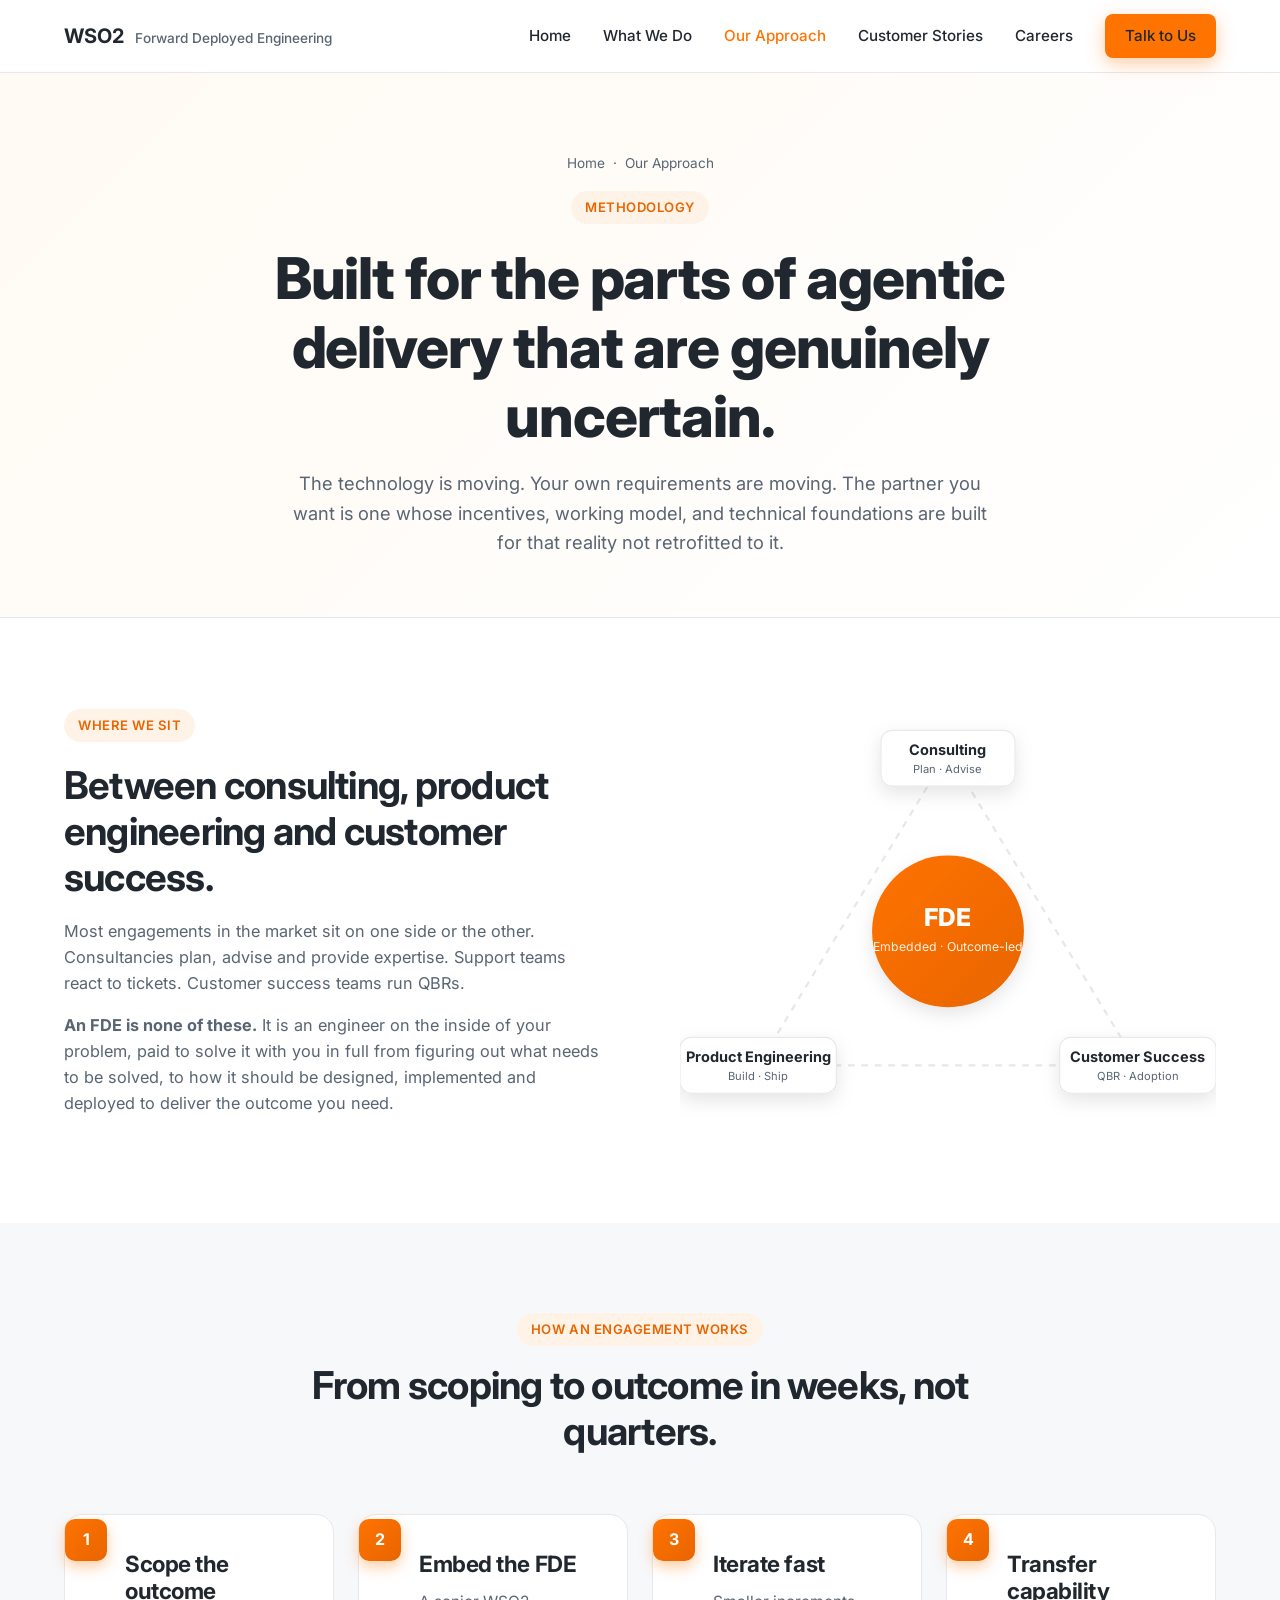
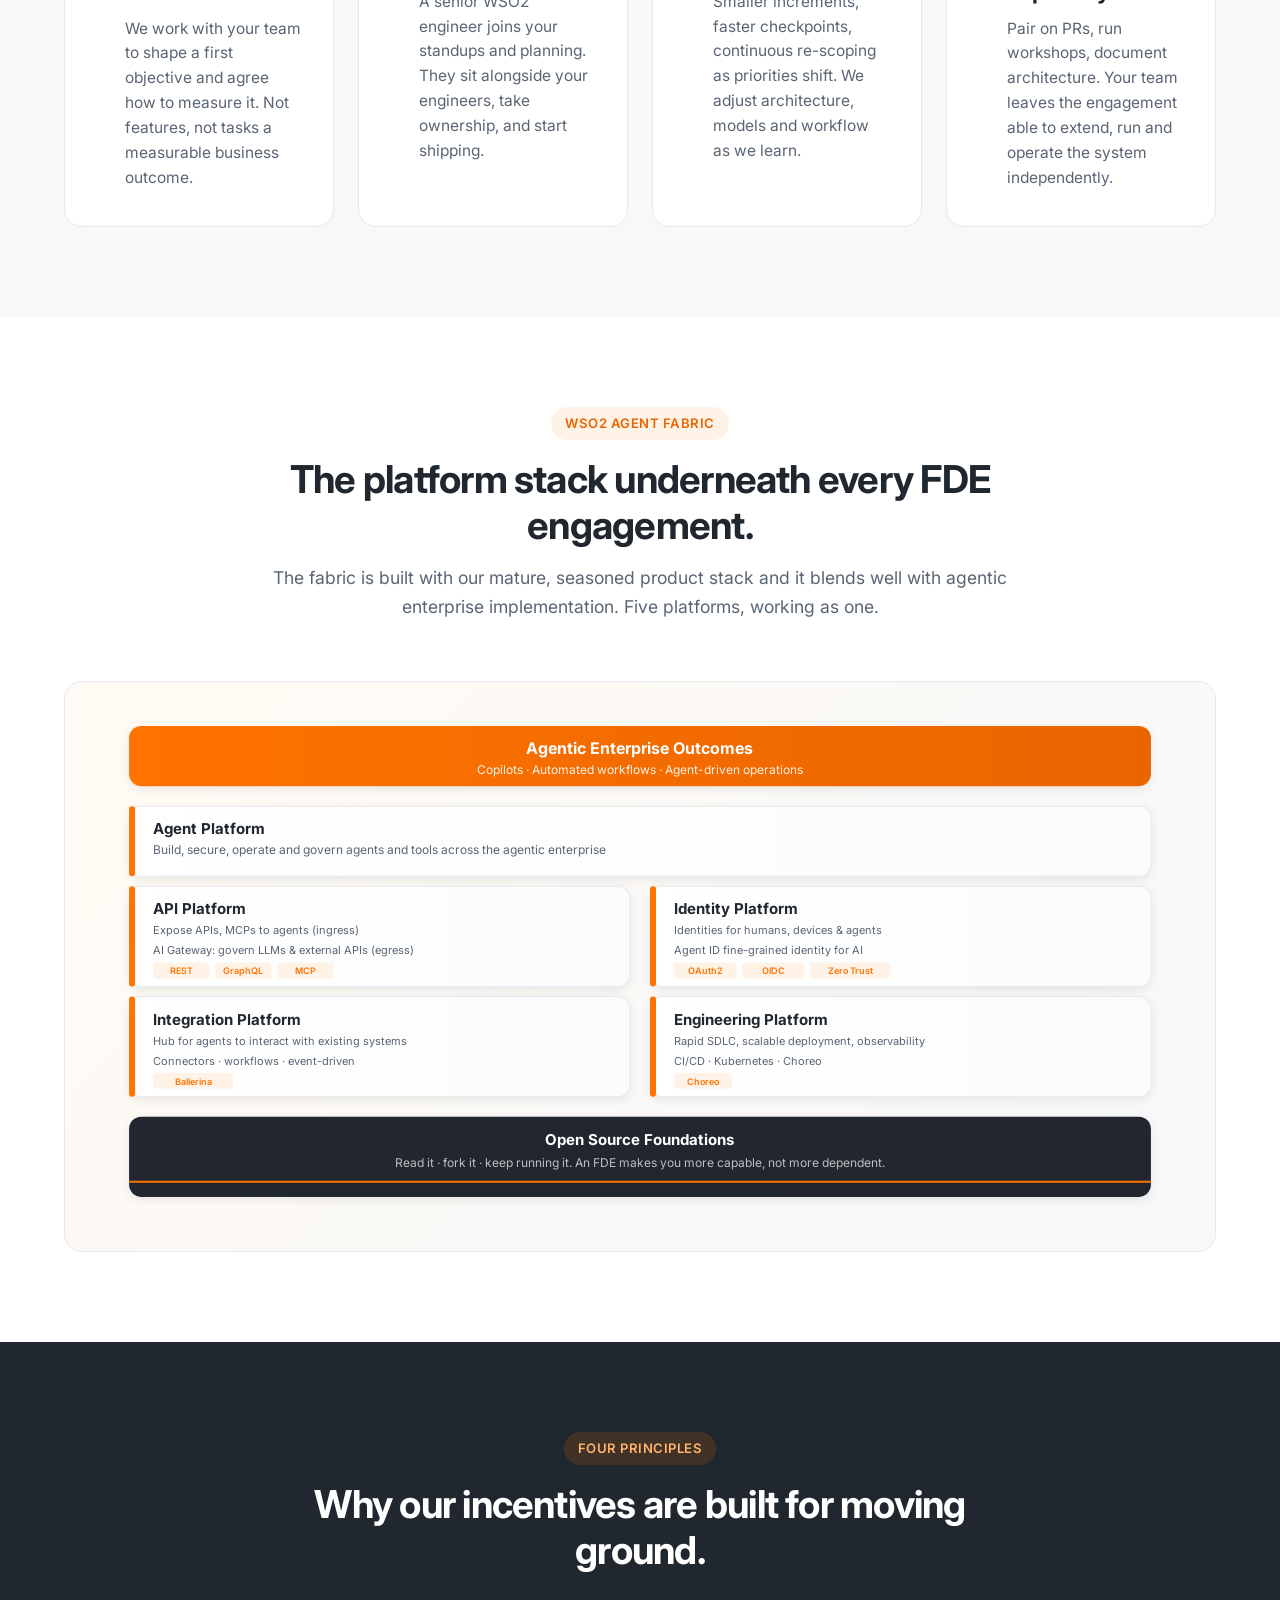
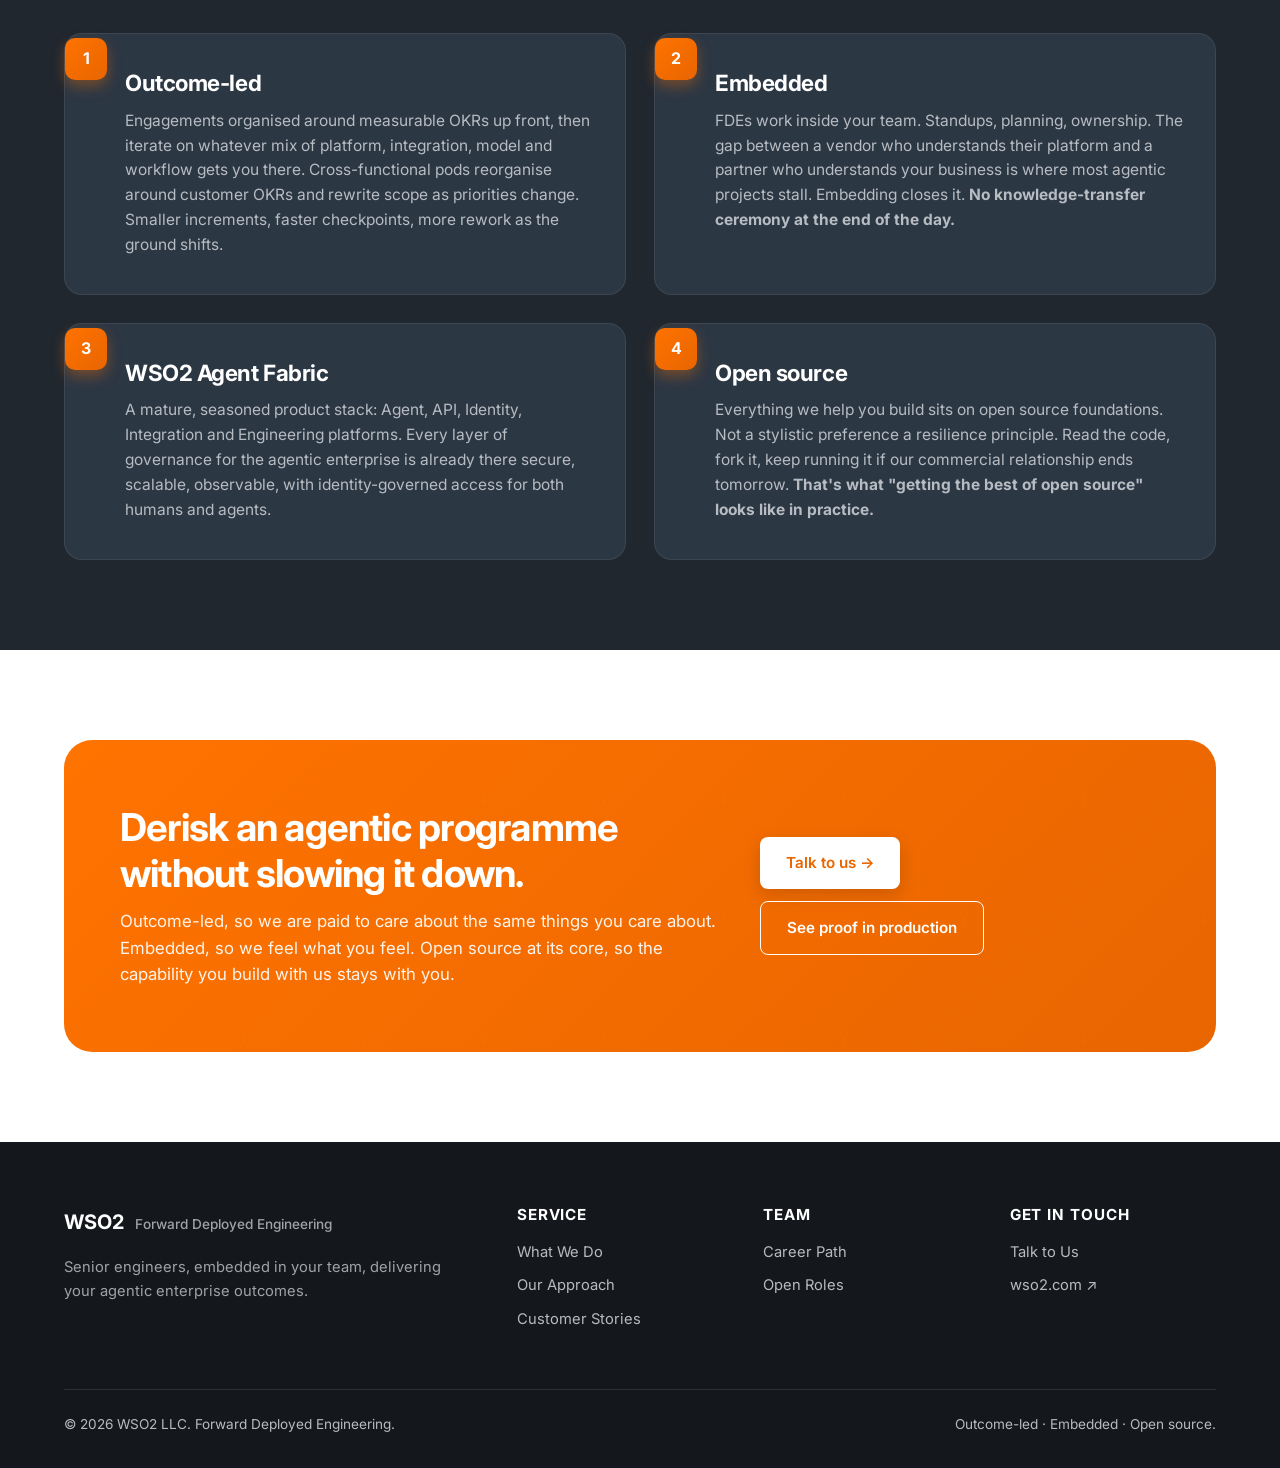
==== approach.html @ 48c79abf "Initial commit: WSO2 FDE marketing site Static HTML/CSS/JS marketing site for the WSO2 Forward Deplo" ====
<!doctype html>
<html lang="en">
  <head>
    <meta charset="UTF-8" />
    <meta name="viewport" content="width=device-width, initial-scale=1" />
    <title>Our Approach | Methodology & Agent Fabric WSO2 FDE</title>
    <meta
      name="description"
      content="The WSO2 FDE methodology: outcome-led, embedded, open-source delivery on the WSO2 Agent Fabric  purpose-built for the agentic enterprise."
    />
    <link rel="preconnect" href="https://fonts.googleapis.com" />
    <link
      href="https://fonts.googleapis.com/css2?family=Inter:wght@300;400;500;600;700;800&display=swap"
      rel="stylesheet"
    />
    <link rel="stylesheet" href="assets/styles.css" />
  </head>
  <body>
    <header class="nav">
      <div class="nav-inner">
        <a href="index.html" class="logo">
          <span
            >WSO2
            <span class="logo-sub">Forward Deployed Engineering</span></span
          >
        </a>
        <button class="nav-toggle" aria-label="Toggle navigation">
          <span></span><span></span><span></span>
        </button>
        <nav>
          <ul class="nav-links">
            <li><a href="index.html">Home</a></li>
            <li><a href="services.html">What We Do</a></li>
            <li><a href="approach.html" class="active">Our Approach</a></li>
            <li><a href="case-studies.html">Customer Stories</a></li>
            <li><a href="careers.html">Careers</a></li>
            <li>
              <a
                href="contact.html"
                class="btn btn-primary"
                style="padding: 10px 20px"
                >Talk to Us</a
              >
            </li>
          </ul>
        </nav>
      </div>
    </header>

    <section class="page-hero">
      <div class="container">
        <div class="crumbs">
          <a href="index.html">Home</a> · <span>Our Approach</span>
        </div>
        <span class="eyebrow">Methodology</span>
        <h1>
          Built for the parts of agentic delivery that are genuinely uncertain.
        </h1>
        <p>
          The technology is moving. Your own requirements are moving. The
          partner you want is one whose incentives, working model, and technical
          foundations are built for that reality not retrofitted to it.
        </p>
      </div>
    </section>

    <!-- ===== TRIANGLE POSITIONING ===== -->
    <section>
      <div class="container">
        <div class="two-col">
          <div class="reveal">
            <span class="eyebrow">Where we sit</span>
            <h2>
              Between consulting, product engineering and customer success.
            </h2>
            <p>
              Most engagements in the market sit on one side or the other.
              Consultancies plan, advise and provide expertise. Support teams
              react to tickets. Customer success teams run QBRs.
            </p>
            <p>
              <strong>An FDE is none of these.</strong> It is an engineer on the
              inside of your problem, paid to solve it with you in full from
              figuring out what needs to be solved, to how it should be
              designed, implemented and deployed to deliver the outcome you
              need.
            </p>
          </div>
          <div class="reveal">
            <svg
              viewBox="0 0 480 380"
              xmlns="http://www.w3.org/2000/svg"
              style="width: 100%; height: auto"
            >
              <defs>
                <linearGradient id="og3" x1="0" y1="0" x2="1" y2="1">
                  <stop offset="0%" stop-color="#FF7300" />
                  <stop offset="100%" stop-color="#E86500" />
                </linearGradient>
                <filter id="sh2" x="-50%" y="-50%" width="200%" height="200%">
                  <feDropShadow
                    dx="0"
                    dy="6"
                    stdDeviation="8"
                    flood-color="#000"
                    flood-opacity="0.1"
                  />
                </filter>
              </defs>
              <!-- Triangle -->
              <polygon
                points="240,40 70,320 410,320"
                fill="none"
                stroke="#E5E8EC"
                stroke-width="2"
                stroke-dasharray="6 6"
              />

              <!-- Three vertices -->
              <g filter="url(#sh2)">
                <rect
                  x="180"
                  y="20"
                  width="120"
                  height="50"
                  rx="10"
                  fill="#FFFFFF"
                  stroke="#E5E8EC"
                />
                <text
                  x="240"
                  y="42"
                  text-anchor="middle"
                  fill="#20272F"
                  font-family="Inter"
                  font-weight="700"
                  font-size="13"
                >
                  Consulting
                </text>
                <text
                  x="240"
                  y="58"
                  text-anchor="middle"
                  fill="#5A6573"
                  font-family="Inter"
                  font-size="10"
                >
                  Plan · Advise
                </text>
              </g>

              <g filter="url(#sh2)">
                <rect
                  x="0"
                  y="295"
                  width="140"
                  height="50"
                  rx="10"
                  fill="#FFFFFF"
                  stroke="#E5E8EC"
                />
                <text
                  x="70"
                  y="317"
                  text-anchor="middle"
                  fill="#20272F"
                  font-family="Inter"
                  font-weight="700"
                  font-size="13"
                >
                  Product Engineering
                </text>
                <text
                  x="70"
                  y="333"
                  text-anchor="middle"
                  fill="#5A6573"
                  font-family="Inter"
                  font-size="10"
                >
                  Build · Ship
                </text>
              </g>

              <g filter="url(#sh2)">
                <rect
                  x="340"
                  y="295"
                  width="140"
                  height="50"
                  rx="10"
                  fill="#FFFFFF"
                  stroke="#E5E8EC"
                />
                <text
                  x="410"
                  y="317"
                  text-anchor="middle"
                  fill="#20272F"
                  font-family="Inter"
                  font-weight="700"
                  font-size="13"
                >
                  Customer Success
                </text>
                <text
                  x="410"
                  y="333"
                  text-anchor="middle"
                  fill="#5A6573"
                  font-family="Inter"
                  font-size="10"
                >
                  QBR · Adoption
                </text>
              </g>

              <!-- FDE in center -->
              <g filter="url(#sh2)">
                <circle cx="240" cy="200" r="68" fill="url(#og3)" />
                <text
                  x="240"
                  y="195"
                  text-anchor="middle"
                  fill="#FFF"
                  font-family="Inter"
                  font-weight="800"
                  font-size="22"
                >
                  FDE
                </text>
                <text
                  x="240"
                  y="218"
                  text-anchor="middle"
                  fill="rgba(255,255,255,0.9)"
                  font-family="Inter"
                  font-size="11"
                >
                  Embedded · Outcome-led
                </text>
              </g>
            </svg>
          </div>
        </div>
      </div>
    </section>

    <!-- ===== HOW WE ENGAGE - TIMELINE ===== -->
    <section class="section-soft">
      <div class="container">
        <div class="section-head reveal">
          <span class="eyebrow">How an engagement works</span>
          <h2>From scoping to outcome in weeks, not quarters.</h2>
        </div>

        <div class="grid-4 reveal">
          <div class="card pillar">
            <span class="num">1</span>
            <h3>Scope the outcome</h3>
            <p>
              We work with your team to shape a first objective and agree how to
              measure it. Not features, not tasks a measurable business outcome.
            </p>
          </div>
          <div class="card pillar">
            <span class="num">2</span>
            <h3>Embed the FDE</h3>
            <p>
              A senior WSO2 engineer joins your standups and planning. They sit
              alongside your engineers, take ownership, and start shipping.
            </p>
          </div>
          <div class="card pillar">
            <span class="num">3</span>
            <h3>Iterate fast</h3>
            <p>
              Smaller increments, faster checkpoints, continuous re-scoping as
              priorities shift. We adjust architecture, models and workflow as
              we learn.
            </p>
          </div>
          <div class="card pillar">
            <span class="num">4</span>
            <h3>Transfer capability</h3>
            <p>
              Pair on PRs, run workshops, document architecture. Your team
              leaves the engagement able to extend, run and operate the system
              independently.
            </p>
          </div>
        </div>
      </div>
    </section>

    <!-- ===== WSO2 AGENT FABRIC DETAIL ===== -->
    <section>
      <div class="container">
        <div class="section-head reveal">
          <span class="eyebrow">WSO2 Agent Fabric</span>
          <h2>The platform stack underneath every FDE engagement.</h2>
          <p>
            The fabric is built with our mature, seasoned product stack and it
            blends well with agentic enterprise implementation. Five platforms,
            working as one.
          </p>
        </div>

        <div class="reveal">
          <svg
            viewBox="0 0 1100 520"
            xmlns="http://www.w3.org/2000/svg"
            style="
              width: 100%;
              height: auto;
              border-radius: 18px;
              background: linear-gradient(135deg, #fffaf3, #f7f8fa);
              padding: 24px;
              border: 1px solid #e5e8ec;
            "
          >
            <defs>
              <linearGradient id="rowg" x1="0" y1="0" x2="1" y2="0">
                <stop offset="0%" stop-color="#FFFFFF" />
                <stop offset="100%" stop-color="#FAFBFC" />
              </linearGradient>
              <linearGradient id="og4" x1="0" y1="0" x2="1" y2="0">
                <stop offset="0%" stop-color="#FF7300" />
                <stop offset="100%" stop-color="#E86500" />
              </linearGradient>
              <filter id="ds" x="-50%" y="-50%" width="200%" height="200%">
                <feDropShadow
                  dx="0"
                  dy="3"
                  stdDeviation="4"
                  flood-color="#000"
                  flood-opacity="0.08"
                />
              </filter>
            </defs>

            <!-- Top: Customer Outcomes -->
            <rect
              x="40"
              y="20"
              width="1020"
              height="60"
              rx="12"
              fill="url(#og4)"
              filter="url(#ds)"
            />
            <text
              x="550"
              y="48"
              text-anchor="middle"
              fill="#FFF"
              font-family="Inter"
              font-weight="700"
              font-size="16"
            >
              Agentic Enterprise Outcomes
            </text>
            <text
              x="550"
              y="68"
              text-anchor="middle"
              fill="rgba(255,255,255,0.9)"
              font-family="Inter"
              font-size="12"
            >
              Copilots · Automated workflows · Agent-driven operations
            </text>

            <!-- Agent Platform -->
            <rect
              x="40"
              y="100"
              width="1020"
              height="70"
              rx="12"
              fill="url(#rowg)"
              stroke="#E5E8EC"
              filter="url(#ds)"
            />
            <rect x="40" y="100" width="6" height="70" rx="3" fill="#FF7300" />
            <text
              x="64"
              y="128"
              fill="#20272F"
              font-family="Inter"
              font-weight="700"
              font-size="15"
            >
              Agent Platform
            </text>
            <text
              x="64"
              y="148"
              fill="#5A6573"
              font-family="Inter"
              font-size="12"
            >
              Build, secure, operate and govern agents and tools across the
              agentic enterprise
            </text>

            <!-- API Platform -->
            <rect
              x="40"
              y="180"
              width="500"
              height="100"
              rx="12"
              fill="url(#rowg)"
              stroke="#E5E8EC"
              filter="url(#ds)"
            />
            <rect x="40" y="180" width="6" height="100" rx="3" fill="#FF7300" />
            <text
              x="64"
              y="208"
              fill="#20272F"
              font-family="Inter"
              font-weight="700"
              font-size="15"
            >
              API Platform
            </text>
            <text
              x="64"
              y="228"
              fill="#5A6573"
              font-family="Inter"
              font-size="11"
            >
              Expose APIs, MCPs to agents (ingress)
            </text>
            <text
              x="64"
              y="248"
              fill="#5A6573"
              font-family="Inter"
              font-size="11"
            >
              AI Gateway: govern LLMs &amp; external APIs (egress)
            </text>
            <rect x="64" y="256" width="56" height="16" rx="3" fill="#FFF3E8" />
            <text
              x="92"
              y="268"
              text-anchor="middle"
              fill="#FF7300"
              font-family="Inter"
              font-weight="600"
              font-size="9"
            >
              REST
            </text>
            <rect
              x="126"
              y="256"
              width="56"
              height="16"
              rx="3"
              fill="#FFF3E8"
            />
            <text
              x="154"
              y="268"
              text-anchor="middle"
              fill="#FF7300"
              font-family="Inter"
              font-weight="600"
              font-size="9"
            >
              GraphQL
            </text>
            <rect
              x="188"
              y="256"
              width="56"
              height="16"
              rx="3"
              fill="#FFF3E8"
            />
            <text
              x="216"
              y="268"
              text-anchor="middle"
              fill="#FF7300"
              font-family="Inter"
              font-weight="600"
              font-size="9"
            >
              MCP
            </text>

            <!-- Identity Platform -->
            <rect
              x="560"
              y="180"
              width="500"
              height="100"
              rx="12"
              fill="url(#rowg)"
              stroke="#E5E8EC"
              filter="url(#ds)"
            />
            <rect
              x="560"
              y="180"
              width="6"
              height="100"
              rx="3"
              fill="#FF7300"
            />
            <text
              x="584"
              y="208"
              fill="#20272F"
              font-family="Inter"
              font-weight="700"
              font-size="15"
            >
              Identity Platform
            </text>
            <text
              x="584"
              y="228"
              fill="#5A6573"
              font-family="Inter"
              font-size="11"
            >
              Identities for humans, devices &amp; agents
            </text>
            <text
              x="584"
              y="248"
              fill="#5A6573"
              font-family="Inter"
              font-size="11"
            >
              Agent ID fine-grained identity for AI
            </text>
            <rect
              x="584"
              y="256"
              width="62"
              height="16"
              rx="3"
              fill="#FFF3E8"
            />
            <text
              x="615"
              y="268"
              text-anchor="middle"
              fill="#FF7300"
              font-family="Inter"
              font-weight="600"
              font-size="9"
            >
              OAuth2
            </text>
            <rect
              x="652"
              y="256"
              width="62"
              height="16"
              rx="3"
              fill="#FFF3E8"
            />
            <text
              x="683"
              y="268"
              text-anchor="middle"
              fill="#FF7300"
              font-family="Inter"
              font-weight="600"
              font-size="9"
            >
              OIDC
            </text>
            <rect
              x="720"
              y="256"
              width="80"
              height="16"
              rx="3"
              fill="#FFF3E8"
            />
            <text
              x="760"
              y="268"
              text-anchor="middle"
              fill="#FF7300"
              font-family="Inter"
              font-weight="600"
              font-size="9"
            >
              Zero Trust
            </text>

            <!-- Integration Platform -->
            <rect
              x="40"
              y="290"
              width="500"
              height="100"
              rx="12"
              fill="url(#rowg)"
              stroke="#E5E8EC"
              filter="url(#ds)"
            />
            <rect x="40" y="290" width="6" height="100" rx="3" fill="#FF7300" />
            <text
              x="64"
              y="318"
              fill="#20272F"
              font-family="Inter"
              font-weight="700"
              font-size="15"
            >
              Integration Platform
            </text>
            <text
              x="64"
              y="338"
              fill="#5A6573"
              font-family="Inter"
              font-size="11"
            >
              Hub for agents to interact with existing systems
            </text>
            <text
              x="64"
              y="358"
              fill="#5A6573"
              font-family="Inter"
              font-size="11"
            >
              Connectors · workflows · event-driven
            </text>
            <rect x="64" y="366" width="80" height="16" rx="3" fill="#FFF3E8" />
            <text
              x="104"
              y="378"
              text-anchor="middle"
              fill="#FF7300"
              font-family="Inter"
              font-weight="600"
              font-size="9"
            >
              Ballerina
            </text>

            <!-- Engineering Platform -->
            <rect
              x="560"
              y="290"
              width="500"
              height="100"
              rx="12"
              fill="url(#rowg)"
              stroke="#E5E8EC"
              filter="url(#ds)"
            />
            <rect
              x="560"
              y="290"
              width="6"
              height="100"
              rx="3"
              fill="#FF7300"
            />
            <text
              x="584"
              y="318"
              fill="#20272F"
              font-family="Inter"
              font-weight="700"
              font-size="15"
            >
              Engineering Platform
            </text>
            <text
              x="584"
              y="338"
              fill="#5A6573"
              font-family="Inter"
              font-size="11"
            >
              Rapid SDLC, scalable deployment, observability
            </text>
            <text
              x="584"
              y="358"
              fill="#5A6573"
              font-family="Inter"
              font-size="11"
            >
              CI/CD · Kubernetes · Choreo
            </text>
            <rect
              x="584"
              y="366"
              width="58"
              height="16"
              rx="3"
              fill="#FFF3E8"
            />
            <text
              x="613"
              y="378"
              text-anchor="middle"
              fill="#FF7300"
              font-family="Inter"
              font-weight="600"
              font-size="9"
            >
              Choreo
            </text>

            <!-- Bottom: Open source -->
            <rect
              x="40"
              y="410"
              width="1020"
              height="80"
              rx="12"
              fill="#20272F"
              filter="url(#ds)"
            />
            <text
              x="550"
              y="438"
              text-anchor="middle"
              fill="#FFF"
              font-family="Inter"
              font-weight="700"
              font-size="15"
            >
              Open Source Foundations
            </text>
            <text
              x="550"
              y="460"
              text-anchor="middle"
              fill="rgba(255,255,255,0.7)"
              font-family="Inter"
              font-size="12"
            >
              Read it · fork it · keep running it. An FDE makes you more
              capable, not more dependent.
            </text>
            <line
              x1="40"
              y1="475"
              x2="1060"
              y2="475"
              stroke="#FF7300"
              stroke-width="2"
            />
          </svg>
        </div>
      </div>
    </section>

    <!-- ===== PRINCIPLES ===== -->
    <section class="section-dark">
      <div class="container">
        <div class="section-head reveal">
          <span
            class="eyebrow"
            style="background: rgba(255, 115, 0, 0.15); color: #ffb36b"
            >Four principles</span
          >
          <h2>Why our incentives are built for moving ground.</h2>
        </div>

        <div class="grid-2">
          <div class="card pillar reveal">
            <span class="num">1</span>
            <h3>Outcome-led</h3>
            <p>
              Engagements organised around measurable OKRs up front, then
              iterate on whatever mix of platform, integration, model and
              workflow gets you there. Cross-functional pods reorganise around
              customer OKRs and rewrite scope as priorities change. Smaller
              increments, faster checkpoints, more rework as the ground shifts.
            </p>
          </div>

          <div class="card pillar reveal">
            <span class="num">2</span>
            <h3>Embedded</h3>
            <p>
              FDEs work inside your team. Standups, planning, ownership. The gap
              between a vendor who understands their platform and a partner who
              understands your business is where most agentic projects stall.
              Embedding closes it.
              <strong
                >No knowledge-transfer ceremony at the end of the day.</strong
              >
            </p>
          </div>

          <div class="card pillar reveal">
            <span class="num">3</span>
            <h3>WSO2 Agent Fabric</h3>
            <p>
              A mature, seasoned product stack: Agent, API, Identity,
              Integration and Engineering platforms. Every layer of governance
              for the agentic enterprise is already there secure, scalable,
              observable, with identity-governed access for both humans and
              agents.
            </p>
          </div>

          <div class="card pillar reveal">
            <span class="num">4</span>
            <h3>Open source</h3>
            <p>
              Everything we help you build sits on open source foundations. Not
              a stylistic preference a resilience principle. Read the code, fork
              it, keep running it if our commercial relationship ends tomorrow.
              <strong
                >That's what "getting the best of open source" looks like in
                practice.</strong
              >
            </p>
          </div>
        </div>
      </div>
    </section>

    <!-- CTA -->
    <section>
      <div class="container">
        <div class="cta-banner reveal">
          <div>
            <h2>Derisk an agentic programme without slowing it down.</h2>
            <p>
              Outcome-led, so we are paid to care about the same things you care
              about. Embedded, so we feel what you feel. Open source at its
              core, so the capability you build with us stays with you.
            </p>
          </div>
          <div class="cta-actions">
            <a href="contact.html" class="btn btn-primary">Talk to us →</a>
            <a href="case-studies.html" class="btn btn-secondary"
              >See proof in production</a
            >
          </div>
        </div>
      </div>
    </section>

    <footer class="footer">
      <div class="container">
        <div class="footer-grid">
          <div>
            <div class="logo" style="color: white; margin-bottom: 18px">
              <span
                >WSO2
                <span class="logo-sub" style="color: rgba(255, 255, 255, 0.6)"
                  >Forward Deployed Engineering</span
                ></span
              >
            </div>
            <p style="color: rgba(255, 255, 255, 0.6); max-width: 380px">
              Senior engineers, embedded in your team, delivering your agentic
              enterprise outcomes.
            </p>
          </div>
          <div>
            <h4>Service</h4>
            <ul>
              <li><a href="services.html">What We Do</a></li>
              <li><a href="approach.html">Our Approach</a></li>
              <li><a href="case-studies.html">Customer Stories</a></li>
            </ul>
          </div>
          <div>
            <h4>Team</h4>
            <ul>
              <li><a href="careers.html">Career Path</a></li>
              <li><a href="careers.html#roles">Open Roles</a></li>
            </ul>
          </div>
          <div>
            <h4>Get in touch</h4>
            <ul>
              <li><a href="contact.html">Talk to Us</a></li>
              <li>
                <a href="https://wso2.com" target="_blank" rel="noopener"
                  >wso2.com ↗</a
                >
              </li>
            </ul>
          </div>
        </div>
        <div class="footer-bottom">
          <span>© 2026 WSO2 LLC. Forward Deployed Engineering.</span>
          <span>Outcome-led · Embedded · Open source.</span>
        </div>
      </div>
    </footer>

    <script src="assets/script.js"></script>
  </body>
</html>
---- assets/styles.css ----
/* ==========================================================
   WSO2 FDE Service Site  Shared Styles
   Aligned with wso2.com brand: Inter, orange #FF7300,
   navy #20272F, light surfaces, generous whitespace.
   ========================================================== */

:root {
  --wso2-orange: #ff7300;
  --wso2-orange-deep: #e86500;
  --wso2-orange-soft: #fff3e8;
  --wso2-navy: #20272f;
  --wso2-navy-deep: #14181d;
  --wso2-navy-soft: #2c3744;
  --wso2-text: #1a1f26;
  --wso2-text-muted: #5a6573;
  --wso2-border: #e5e8ec;
  --wso2-bg: #ffffff;
  --wso2-bg-soft: #f7f8fa;
  --wso2-bg-tint: #fbfaf7;
  --wso2-accent-blue: #2e5bff;
  --wso2-accent-teal: #00b5ad;
  --radius-sm: 6px;
  --radius-md: 10px;
  --radius-lg: 18px;
  --radius-xl: 28px;
  --shadow-sm: 0 2px 6px rgba(20, 24, 29, 0.06);
  --shadow-md: 0 8px 24px rgba(20, 24, 29, 0.08);
  --shadow-lg: 0 24px 60px rgba(20, 24, 29, 0.12);
  --container: 1200px;
  --transition: 200ms cubic-bezier(0.4, 0, 0.2, 1);
}

* {
  box-sizing: border-box;
  margin: 0;
  padding: 0;
}

html {
  scroll-behavior: smooth;
  -webkit-font-smoothing: antialiased;
}

body {
  font-family:
    "Inter",
    -apple-system,
    BlinkMacSystemFont,
    "Segoe UI",
    Roboto,
    sans-serif;
  font-size: 16px;
  line-height: 1.6;
  color: var(--wso2-text);
  background: var(--wso2-bg);
  overflow-x: hidden;
}

img,
svg {
  max-width: 100%;
  display: block;
}
a {
  color: var(--wso2-orange);
  text-decoration: none;
  transition: color var(--transition);
}
a:hover {
  color: var(--wso2-orange-deep);
}

h1,
h2,
h3,
h4,
h5 {
  font-family: "Inter", sans-serif;
  font-weight: 700;
  line-height: 1.2;
  color: var(--wso2-navy);
  letter-spacing: -0.02em;
}
h1 {
  font-size: clamp(2.2rem, 4.5vw, 3.6rem);
  font-weight: 800;
}
h2 {
  font-size: clamp(1.8rem, 3vw, 2.6rem);
}
h3 {
  font-size: 1.4rem;
}
h4 {
  font-size: 1.15rem;
}
p {
  color: var(--wso2-text);
}

.container {
  max-width: var(--container);
  margin: 0 auto;
  padding: 0 24px;
}

/* ============= NAVIGATION ============= */
.nav {
  position: sticky;
  top: 0;
  z-index: 100;
  background: rgba(255, 255, 255, 0.95);
  backdrop-filter: saturate(180%) blur(12px);
  border-bottom: 1px solid var(--wso2-border);
}
.nav-inner {
  display: flex;
  align-items: center;
  justify-content: space-between;
  height: 72px;
  max-width: var(--container);
  margin: 0 auto;
  padding: 0 24px;
}
.logo {
  display: flex;
  align-items: center;
  gap: 10px;
  font-weight: 700;
  font-size: 1.25rem;
  color: var(--wso2-navy);
}
.logo-mark {
  width: 36px;
  height: 36px;
  background: var(--wso2-orange);
  border-radius: 8px;
  display: grid;
  place-items: center;
  color: white;
  font-weight: 800;
  letter-spacing: -1px;
  font-size: 0.95rem;
  box-shadow: 0 4px 12px rgba(255, 115, 0, 0.35);
}
.logo-sub {
  color: var(--wso2-text-muted);
  font-weight: 500;
  font-size: 0.85rem;
  margin-left: 6px;
}
.nav-links {
  display: flex;
  gap: 32px;
  list-style: none;
  align-items: center;
}
.nav-links a {
  color: var(--wso2-navy);
  font-weight: 500;
  font-size: 0.95rem;
  transition: color var(--transition);
}
.nav-links a:hover,
.nav-links a.active {
  color: var(--wso2-orange);
}

/* Mobile nav */
.nav-toggle {
  display: none;
  background: none;
  border: 0;
  cursor: pointer;
  padding: 8px;
}
.nav-toggle span {
  display: block;
  width: 22px;
  height: 2px;
  background: var(--wso2-navy);
  margin: 5px 0;
  transition: var(--transition);
}
@media (max-width: 880px) {
  .nav-links {
    display: none;
    position: absolute;
    top: 72px;
    left: 0;
    right: 0;
    flex-direction: column;
    background: white;
    padding: 24px;
    border-bottom: 1px solid var(--wso2-border);
  }
  .nav-links.open {
    display: flex;
  }
  .nav-toggle {
    display: block;
  }
}

/* ============= BUTTONS ============= */
.btn {
  display: inline-flex;
  align-items: center;
  gap: 8px;
  padding: 14px 26px;
  border-radius: 8px;
  font-weight: 600;
  font-size: 0.95rem;
  border: 0;
  cursor: pointer;
  transition: all var(--transition);
  font-family: inherit;
}
.btn-primary {
  background: var(--wso2-orange);
  color: white;
  box-shadow: 0 6px 18px rgba(255, 115, 0, 0.35);
}
.btn-primary:hover {
  background: var(--wso2-orange-deep);
  color: white;
  transform: translateY(-2px);
  box-shadow: 0 10px 24px rgba(255, 115, 0, 0.45);
}
.btn-secondary {
  background: transparent;
  color: var(--wso2-navy);
  border: 1.5px solid var(--wso2-navy);
}
.btn-secondary:hover {
  background: var(--wso2-navy);
  color: white;
}
.btn-ghost {
  background: transparent;
  color: var(--wso2-orange);
  padding: 10px 0;
}
.btn-ghost:hover {
  color: var(--wso2-orange-deep);
  gap: 12px;
}

/* ============= HERO ============= */
.hero {
  position: relative;
  padding: 100px 0 120px;
  background: linear-gradient(135deg, #fffaf3 0%, #ffffff 50%, #f7f8fa 100%);
  overflow: hidden;
}
.hero::before {
  content: "";
  position: absolute;
  top: -200px;
  right: -200px;
  width: 600px;
  height: 600px;
  background: radial-gradient(circle, rgba(255, 115, 0, 0.08), transparent 70%);
  border-radius: 50%;
}
.hero::after {
  content: "";
  position: absolute;
  bottom: -150px;
  left: -150px;
  width: 500px;
  height: 500px;
  background: radial-gradient(circle, rgba(46, 91, 255, 0.05), transparent 70%);
  border-radius: 50%;
}
.hero-grid {
  display: grid;
  grid-template-columns: 1.1fr 1fr;
  gap: 60px;
  align-items: center;
  position: relative;
  z-index: 1;
}
@media (max-width: 880px) {
  .hero-grid {
    grid-template-columns: 1fr;
    gap: 40px;
  }
  .hero {
    padding: 60px 0 80px;
  }
}
.eyebrow {
  display: inline-block;
  padding: 6px 14px;
  background: var(--wso2-orange-soft);
  color: var(--wso2-orange-deep);
  border-radius: 100px;
  font-size: 0.82rem;
  font-weight: 600;
  letter-spacing: 0.04em;
  text-transform: uppercase;
  margin-bottom: 20px;
}
.hero h1 {
  margin-bottom: 24px;
}
.hero h1 .accent {
  color: var(--wso2-orange);
}
.hero-lede {
  font-size: 1.18rem;
  color: var(--wso2-text-muted);
  margin-bottom: 32px;
  max-width: 560px;
}
.hero-cta {
  display: flex;
  gap: 16px;
  flex-wrap: wrap;
}

/* ============= SECTIONS ============= */
section {
  padding: 90px 0;
}
@media (max-width: 880px) {
  section {
    padding: 60px 0;
  }
}

.section-soft {
  background: var(--wso2-bg-soft);
}
.section-dark {
  background: var(--wso2-navy);
  color: #e5e8ec;
}
.section-dark h1,
.section-dark h2,
.section-dark h3,
.section-dark h4 {
  color: white;
}
.section-dark p {
  color: rgba(229, 232, 236, 0.85);
}

.section-head {
  text-align: center;
  max-width: 760px;
  margin: 0 auto 60px;
}
.section-head .eyebrow {
  margin-bottom: 16px;
}
.section-head p {
  color: var(--wso2-text-muted);
  font-size: 1.1rem;
  margin-top: 16px;
}
.section-dark .section-head p {
  color: rgba(229, 232, 236, 0.75);
}

/* ============= CARDS / GRIDS ============= */
.grid-3 {
  display: grid;
  grid-template-columns: repeat(3, 1fr);
  gap: 28px;
}
.grid-2 {
  display: grid;
  grid-template-columns: repeat(2, 1fr);
  gap: 28px;
}
.grid-4 {
  display: grid;
  grid-template-columns: repeat(4, 1fr);
  gap: 24px;
}
@media (max-width: 880px) {
  .grid-3,
  .grid-4 {
    grid-template-columns: 1fr;
  }
  .grid-2 {
    grid-template-columns: 1fr;
  }
}

.card {
  background: white;
  border: 1px solid var(--wso2-border);
  border-radius: var(--radius-lg);
  padding: 36px 32px;
  transition: all var(--transition);
}
.card:hover {
  border-color: var(--wso2-orange);
  box-shadow: var(--shadow-md);
  transform: translateY(-4px);
}
.card .icon {
  width: 56px;
  height: 56px;
  background: var(--wso2-orange-soft);
  border-radius: 14px;
  display: grid;
  place-items: center;
  color: var(--wso2-orange);
  margin-bottom: 20px;
}
.card h3 {
  margin-bottom: 12px;
}
.card p {
  color: var(--wso2-text-muted);
  font-size: 0.97rem;
}

.section-dark .card {
  background: var(--wso2-navy-soft);
  border-color: rgba(255, 255, 255, 0.08);
}
.section-dark .card h3 {
  color: white;
}
.section-dark .card p {
  color: rgba(229, 232, 236, 0.75);
}

/* Pillar / numbered card */
.pillar {
  position: relative;
  padding-left: 60px;
}
.pillar .num {
  position: absolute;
  left: 0;
  top: 4px;
  width: 42px;
  height: 42px;
  border-radius: 10px;
  background: linear-gradient(
    135deg,
    var(--wso2-orange),
    var(--wso2-orange-deep)
  );
  color: white;
  font-weight: 700;
  display: grid;
  place-items: center;
  box-shadow: 0 6px 14px rgba(255, 115, 0, 0.35);
}

/* Stat tiles */
.stats {
  display: grid;
  grid-template-columns: repeat(4, 1fr);
  gap: 24px;
}
@media (max-width: 880px) {
  .stats {
    grid-template-columns: repeat(2, 1fr);
  }
}
.stat {
  text-align: center;
  padding: 32px 20px;
  background: white;
  border-radius: var(--radius-lg);
  border: 1px solid var(--wso2-border);
}
.stat .num {
  display: block;
  font-size: 2.6rem;
  font-weight: 800;
  color: var(--wso2-orange);
  letter-spacing: -0.03em;
  line-height: 1;
  margin-bottom: 8px;
}
.stat .label {
  font-size: 0.92rem;
  color: var(--wso2-text-muted);
  font-weight: 500;
}

/* Two-col text */
.two-col {
  display: grid;
  grid-template-columns: 1fr 1fr;
  gap: 80px;
  align-items: center;
}
@media (max-width: 880px) {
  .two-col {
    grid-template-columns: 1fr;
    gap: 48px;
  }
}
.two-col h2 {
  margin-bottom: 18px;
}
.two-col p {
  color: var(--wso2-text-muted);
  margin-bottom: 16px;
  font-size: 1.02rem;
}

/* CTA Section */
.cta-banner {
  background: linear-gradient(
    135deg,
    var(--wso2-orange) 0%,
    var(--wso2-orange-deep) 100%
  );
  border-radius: var(--radius-xl);
  padding: 64px 56px;
  display: grid;
  grid-template-columns: 1.5fr 1fr;
  gap: 40px;
  align-items: center;
  color: white;
  position: relative;
  overflow: hidden;
}
.cta-banner::before {
  content: "";
  position: absolute;
  inset: 0;
  background: url("data:image/svg+xml;utf8,<svg xmlns='http://www.w3.org/2000/svg' width='120' height='120' viewBox='0 0 120 120'><circle cx='60' cy='60' r='1' fill='white' opacity='0.15'/></svg>");
  opacity: 0.4;
}
.cta-banner > * {
  position: relative;
  z-index: 1;
}
.cta-banner h2 {
  color: white;
  margin-bottom: 12px;
}
.cta-banner p {
  color: rgba(255, 255, 255, 0.92);
  font-size: 1.05rem;
}
.cta-banner .cta-actions {
  display: flex;
  flex-direction: column;
  gap: 12px;
  align-items: flex-start;
}
.cta-banner .btn-primary {
  background: white;
  color: var(--wso2-orange-deep);
  box-shadow: 0 6px 18px rgba(0, 0, 0, 0.15);
}
.cta-banner .btn-primary:hover {
  background: var(--wso2-navy);
  color: white;
}
.cta-banner .btn-secondary {
  color: white;
  border-color: white;
}
.cta-banner .btn-secondary:hover {
  background: white;
  color: var(--wso2-orange-deep);
}
@media (max-width: 880px) {
  .cta-banner {
    grid-template-columns: 1fr;
    padding: 40px 28px;
  }
}

/* List with check */
.check-list {
  list-style: none;
  padding: 0;
}
.check-list li {
  position: relative;
  padding: 10px 0 10px 36px;
  color: var(--wso2-text);
  font-size: 1rem;
}
.check-list li::before {
  content: "";
  position: absolute;
  left: 0;
  top: 14px;
  width: 22px;
  height: 22px;
  background: var(--wso2-orange-soft);
  border-radius: 50%;
}
.check-list li::after {
  content: "";
  position: absolute;
  left: 7px;
  top: 19px;
  width: 8px;
  height: 4px;
  border-left: 2px solid var(--wso2-orange);
  border-bottom: 2px solid var(--wso2-orange);
  transform: rotate(-45deg);
}

/* Tags / pills */
.pill-row {
  display: flex;
  flex-wrap: wrap;
  gap: 10px;
  margin: 18px 0;
}
.pill {
  padding: 6px 14px;
  background: white;
  border: 1px solid var(--wso2-border);
  border-radius: 100px;
  font-size: 0.85rem;
  font-weight: 500;
  color: var(--wso2-navy);
}
.pill.accent {
  background: var(--wso2-orange-soft);
  border-color: rgba(255, 115, 0, 0.2);
  color: var(--wso2-orange-deep);
}

/* Career path */
.path-rail {
  position: relative;
  padding: 30px 0;
}
.path-rail::before {
  content: "";
  position: absolute;
  left: 50%;
  top: 0;
  bottom: 0;
  width: 3px;
  background: linear-gradient(
    180deg,
    var(--wso2-orange),
    var(--wso2-orange-deep)
  );
  transform: translateX(-50%);
  border-radius: 2px;
}
.path-step {
  position: relative;
  display: grid;
  grid-template-columns: 1fr 80px 1fr;
  gap: 20px;
  align-items: center;
  margin-bottom: 30px;
}
.path-step .marker {
  width: 56px;
  height: 56px;
  border-radius: 50%;
  background: white;
  border: 4px solid var(--wso2-orange);
  display: grid;
  place-items: center;
  font-weight: 700;
  color: var(--wso2-orange);
  font-size: 0.85rem;
  margin: 0 auto;
  z-index: 1;
  box-shadow: 0 4px 12px rgba(255, 115, 0, 0.25);
}
.path-step .desc {
  background: white;
  padding: 22px 24px;
  border-radius: var(--radius-md);
  border: 1px solid var(--wso2-border);
  box-shadow: var(--shadow-sm);
}
.path-step:nth-child(odd) .desc:last-child,
.path-step:nth-child(even) .desc:first-child {
  visibility: hidden;
}
.path-step:nth-child(odd) .desc:first-child { text-align: right; }
.path-step h4 {
  color: var(--wso2-orange-deep);
  margin-bottom: 6px;
}
.path-step p {
  color: var(--wso2-text-muted);
  font-size: 0.92rem;
  margin: 0;
}
.path-step .band {
  display: inline-block;
  font-size: 0.75rem;
  color: var(--wso2-text-muted);
  font-weight: 600;
  letter-spacing: 0.04em;
}
@media (max-width: 880px) {
  .path-rail::before {
    left: 28px;
  }
  .path-step {
    grid-template-columns: 56px 1fr;
  }
  .path-step .marker {
    margin: 0;
  }
  .path-step .desc:first-child {
    display: none;
  }
  .path-step .desc:last-child {
    visibility: visible !important;
  }
}

/* Architecture diagram */
.arch-diagram {
  background: linear-gradient(135deg, #fffaf3, #f7f8fa);
  padding: 48px 32px;
  border-radius: var(--radius-xl);
  border: 1px solid var(--wso2-border);
}
.arch-stack {
  display: flex;
  flex-direction: column;
  gap: 14px;
}
.arch-row {
  background: white;
  border-radius: var(--radius-md);
  padding: 20px 24px;
  border-left: 4px solid var(--wso2-orange);
  box-shadow: var(--shadow-sm);
  display: flex;
  gap: 18px;
  align-items: center;
}
.arch-row .ico {
  width: 44px;
  height: 44px;
  background: var(--wso2-orange-soft);
  border-radius: 10px;
  display: grid;
  place-items: center;
  color: var(--wso2-orange);
  flex-shrink: 0;
}
.arch-row .meta strong {
  color: var(--wso2-navy);
  display: block;
  margin-bottom: 2px;
  font-size: 1rem;
}
.arch-row .meta span {
  color: var(--wso2-text-muted);
  font-size: 0.9rem;
}

/* Quote / proof */
.proof {
  background: var(--wso2-navy);
  color: white;
  border-radius: var(--radius-xl);
  padding: 56px;
  position: relative;
  overflow: hidden;
}
.proof::before {
  content: "“";
  position: absolute;
  top: -30px;
  left: 24px;
  font-size: 16rem;
  color: rgba(255, 115, 0, 0.18);
  font-family: Georgia, serif;
  line-height: 1;
}
.proof-grid {
  display: grid;
  grid-template-columns: 1.5fr 1fr;
  gap: 48px;
  align-items: center;
  position: relative;
  z-index: 1;
}
@media (max-width: 880px) {
  .proof-grid {
    grid-template-columns: 1fr;
  }
  .proof {
    padding: 36px 28px;
  }
}
.proof-quote {
  font-size: 1.45rem;
  line-height: 1.5;
  font-weight: 500;
  color: white;
}
.proof-meta {
  color: rgba(255, 255, 255, 0.7);
  font-size: 0.92rem;
  margin-top: 18px;
}
.proof-numbers {
  display: flex;
  flex-direction: column;
  gap: 18px;
}
.proof-numbers .big {
  font-size: 3rem;
  font-weight: 800;
  color: var(--wso2-orange);
  letter-spacing: -0.03em;
}
.proof-numbers .label {
  color: rgba(255, 255, 255, 0.7);
  font-size: 0.95rem;
}

/* Form */
.form-card {
  background: white;
  padding: 48px;
  border-radius: var(--radius-xl);
  border: 1px solid var(--wso2-border);
  box-shadow: var(--shadow-md);
}
.form-row {
  display: grid;
  grid-template-columns: 1fr 1fr;
  gap: 18px;
  margin-bottom: 18px;
}
@media (max-width: 880px) {
  .form-row {
    grid-template-columns: 1fr;
  }
  .form-card {
    padding: 28px;
  }
}
.form-group {
  display: flex;
  flex-direction: column;
  gap: 8px;
  margin-bottom: 18px;
}
.form-group label {
  font-size: 0.88rem;
  font-weight: 600;
  color: var(--wso2-navy);
}
.form-group input,
.form-group select,
.form-group textarea {
  padding: 14px 16px;
  border: 1px solid var(--wso2-border);
  border-radius: var(--radius-sm);
  font-family: inherit;
  font-size: 0.97rem;
  background: white;
  color: var(--wso2-text);
  transition: border var(--transition);
}
.form-group input:focus,
.form-group select:focus,
.form-group textarea:focus {
  outline: 0;
  border-color: var(--wso2-orange);
  box-shadow: 0 0 0 3px rgba(255, 115, 0, 0.15);
}
.form-group textarea {
  resize: vertical;
  min-height: 120px;
}

/* Role tabs */
.role-tabs {
  display: flex;
  gap: 8px;
  flex-wrap: wrap;
  margin-bottom: 32px;
  justify-content: center;
}
.role-tab {
  padding: 10px 22px;
  border: 1.5px solid var(--wso2-border);
  background: white;
  border-radius: 100px;
  font-weight: 600;
  font-size: 0.92rem;
  cursor: pointer;
  color: var(--wso2-navy);
  transition: var(--transition);
  font-family: inherit;
}
.role-tab.active,
.role-tab:hover {
  background: var(--wso2-orange);
  border-color: var(--wso2-orange);
  color: white;
}
.role-panel {
  display: none;
}
.role-panel.active {
  display: block;
}

.role-card {
  background: white;
  border: 1px solid var(--wso2-border);
  border-radius: var(--radius-lg);
  padding: 40px;
  box-shadow: var(--shadow-sm);
}
.role-card .role-head {
  display: flex;
  flex-wrap: wrap;
  gap: 16px;
  align-items: center;
  justify-content: space-between;
  margin-bottom: 24px;
  padding-bottom: 24px;
  border-bottom: 1px solid var(--wso2-border);
}
.role-card h3 {
  font-size: 1.6rem;
}
.role-card .role-section {
  margin-top: 28px;
}
.role-card .role-section h4 {
  color: var(--wso2-orange-deep);
  text-transform: uppercase;
  font-size: 0.82rem;
  letter-spacing: 0.06em;
  margin-bottom: 12px;
}
.role-card ul {
  padding-left: 22px;
  color: var(--wso2-text-muted);
}
.role-card ul li {
  margin-bottom: 8px;
}

/* Footer */
.footer {
  background: var(--wso2-navy-deep);
  color: rgba(255, 255, 255, 0.7);
  padding: 64px 0 32px;
  font-size: 0.92rem;
}
.footer a {
  color: rgba(255, 255, 255, 0.7);
}
.footer a:hover {
  color: var(--wso2-orange);
}
.footer-grid {
  display: grid;
  grid-template-columns: 2fr 1fr 1fr 1fr;
  gap: 40px;
  margin-bottom: 48px;
}
@media (max-width: 880px) {
  .footer-grid {
    grid-template-columns: 1fr 1fr;
    gap: 32px;
  }
}
.footer-grid h4 {
  color: white;
  font-size: 0.95rem;
  margin-bottom: 16px;
  text-transform: uppercase;
  letter-spacing: 0.06em;
}
.footer-grid ul {
  list-style: none;
}
.footer-grid ul li {
  margin-bottom: 10px;
}
.footer-bottom {
  border-top: 1px solid rgba(255, 255, 255, 0.1);
  padding-top: 24px;
  display: flex;
  justify-content: space-between;
  flex-wrap: wrap;
  gap: 16px;
  font-size: 0.85rem;
}

/* Hero illustration */
.hero-art {
  position: relative;
  padding: 28px;
}
.hero-art-frame {
  background: white;
  border-radius: var(--radius-xl);
  border: 1px solid var(--wso2-border);
  box-shadow: var(--shadow-lg);
  padding: 28px;
  position: relative;
}
.hero-art-frame::before {
  content: "";
  position: absolute;
  inset: -16px;
  background: linear-gradient(
    135deg,
    rgba(255, 115, 0, 0.1),
    rgba(46, 91, 255, 0.06)
  );
  border-radius: var(--radius-xl);
  z-index: -1;
}

/* Nodes diagram */
.nodes-diagram {
  width: 100%;
  height: 320px;
}

/* Page hero (smaller) */
.page-hero {
  padding: 80px 0 60px;
  background: linear-gradient(135deg, #fffaf3 0%, #ffffff 100%);
  border-bottom: 1px solid var(--wso2-border);
  text-align: center;
}
.page-hero h1 {
  margin-bottom: 18px;
  max-width: 880px;
  margin-left: auto;
  margin-right: auto;
}
.page-hero p {
  font-size: 1.15rem;
  color: var(--wso2-text-muted);
  max-width: 720px;
  margin: 0 auto;
}

/* Breadcrumb */
.crumbs {
  display: flex;
  gap: 8px;
  font-size: 0.85rem;
  color: var(--wso2-text-muted);
  margin-bottom: 16px;
  justify-content: center;
}
.crumbs a {
  color: var(--wso2-text-muted);
}
.crumbs a:hover {
  color: var(--wso2-orange);
}

/* Utility */
.text-center {
  text-align: center;
}
.mt-32 {
  margin-top: 32px;
}
.mt-48 {
  margin-top: 48px;
}
.mb-24 {
  margin-bottom: 24px;
}
.gap-16 {
  gap: 16px;
}

/* Scroll reveal */
@media (prefers-reduced-motion: no-preference) {
  .reveal {
    opacity: 0;
    transform: translateY(24px);
    transition:
      opacity 600ms ease,
      transform 600ms ease;
  }
  .reveal.in-view {
    opacity: 1;
    transform: none;
  }
}
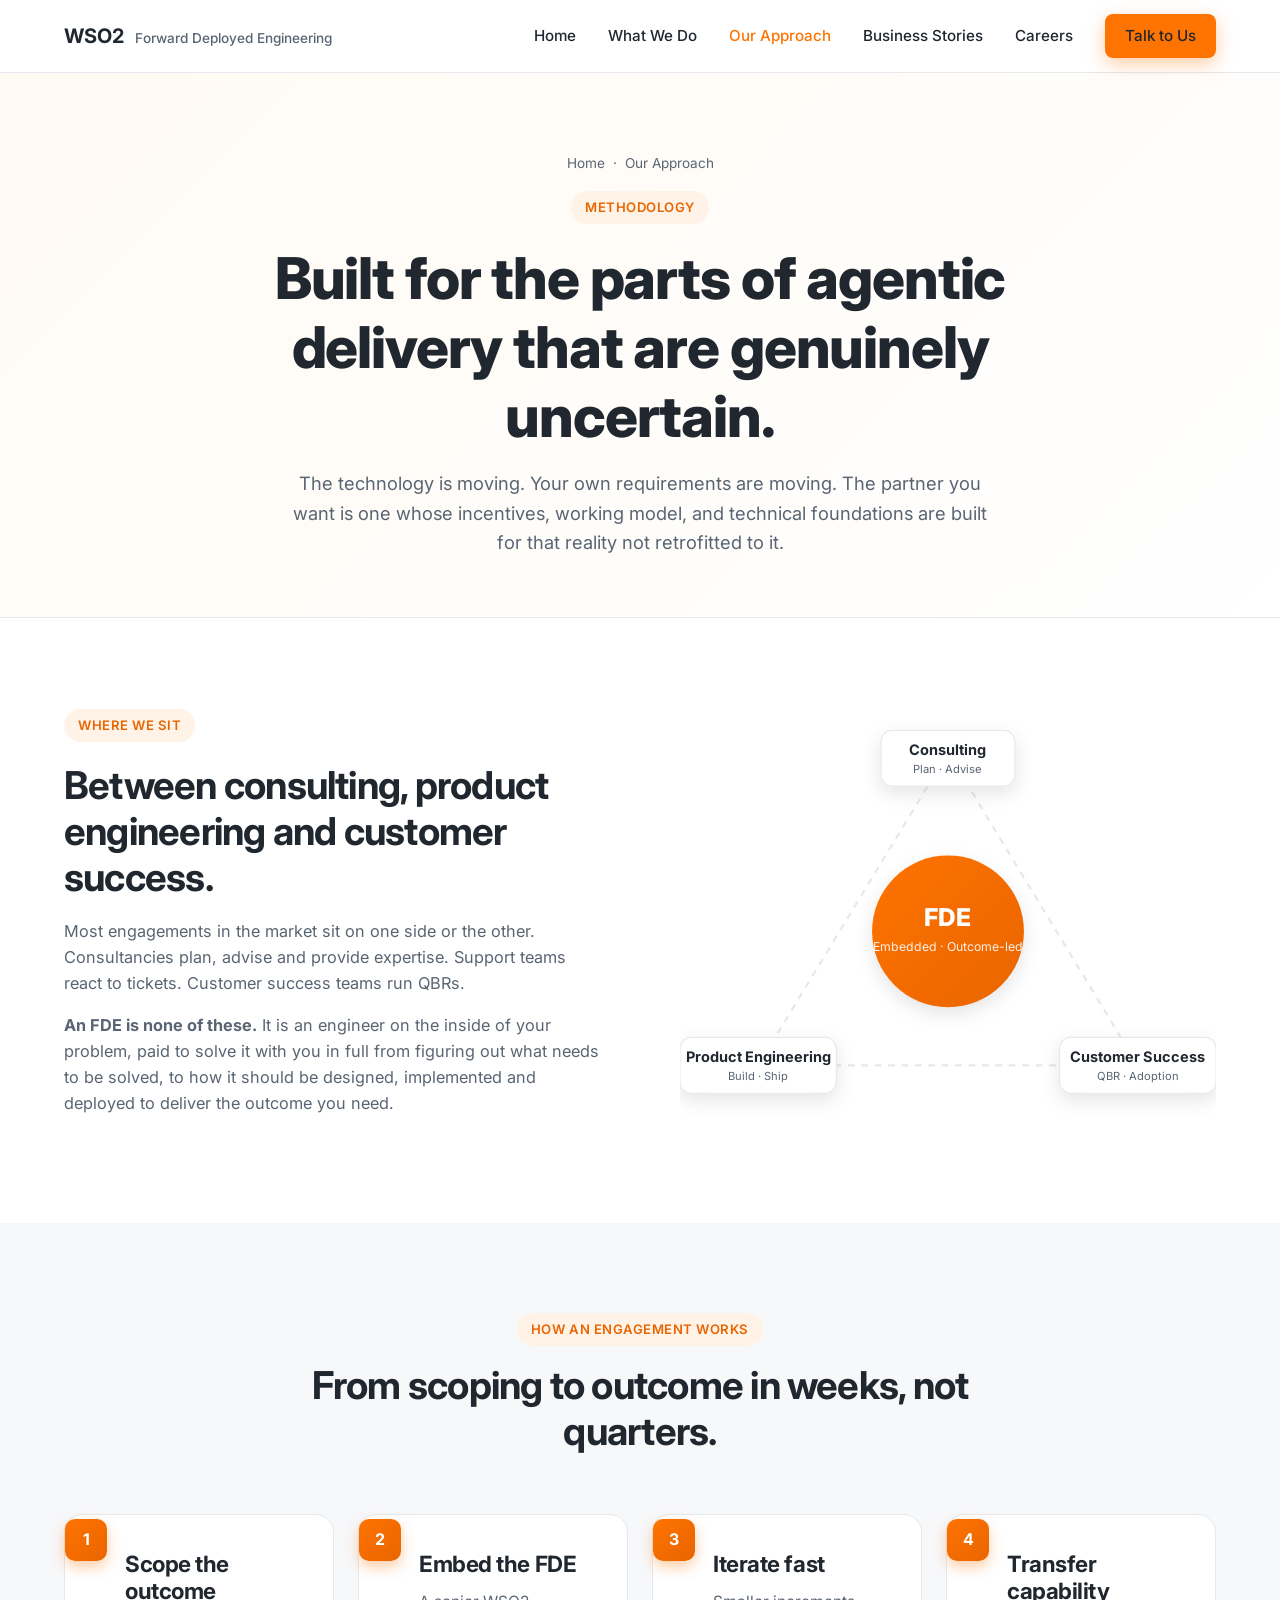
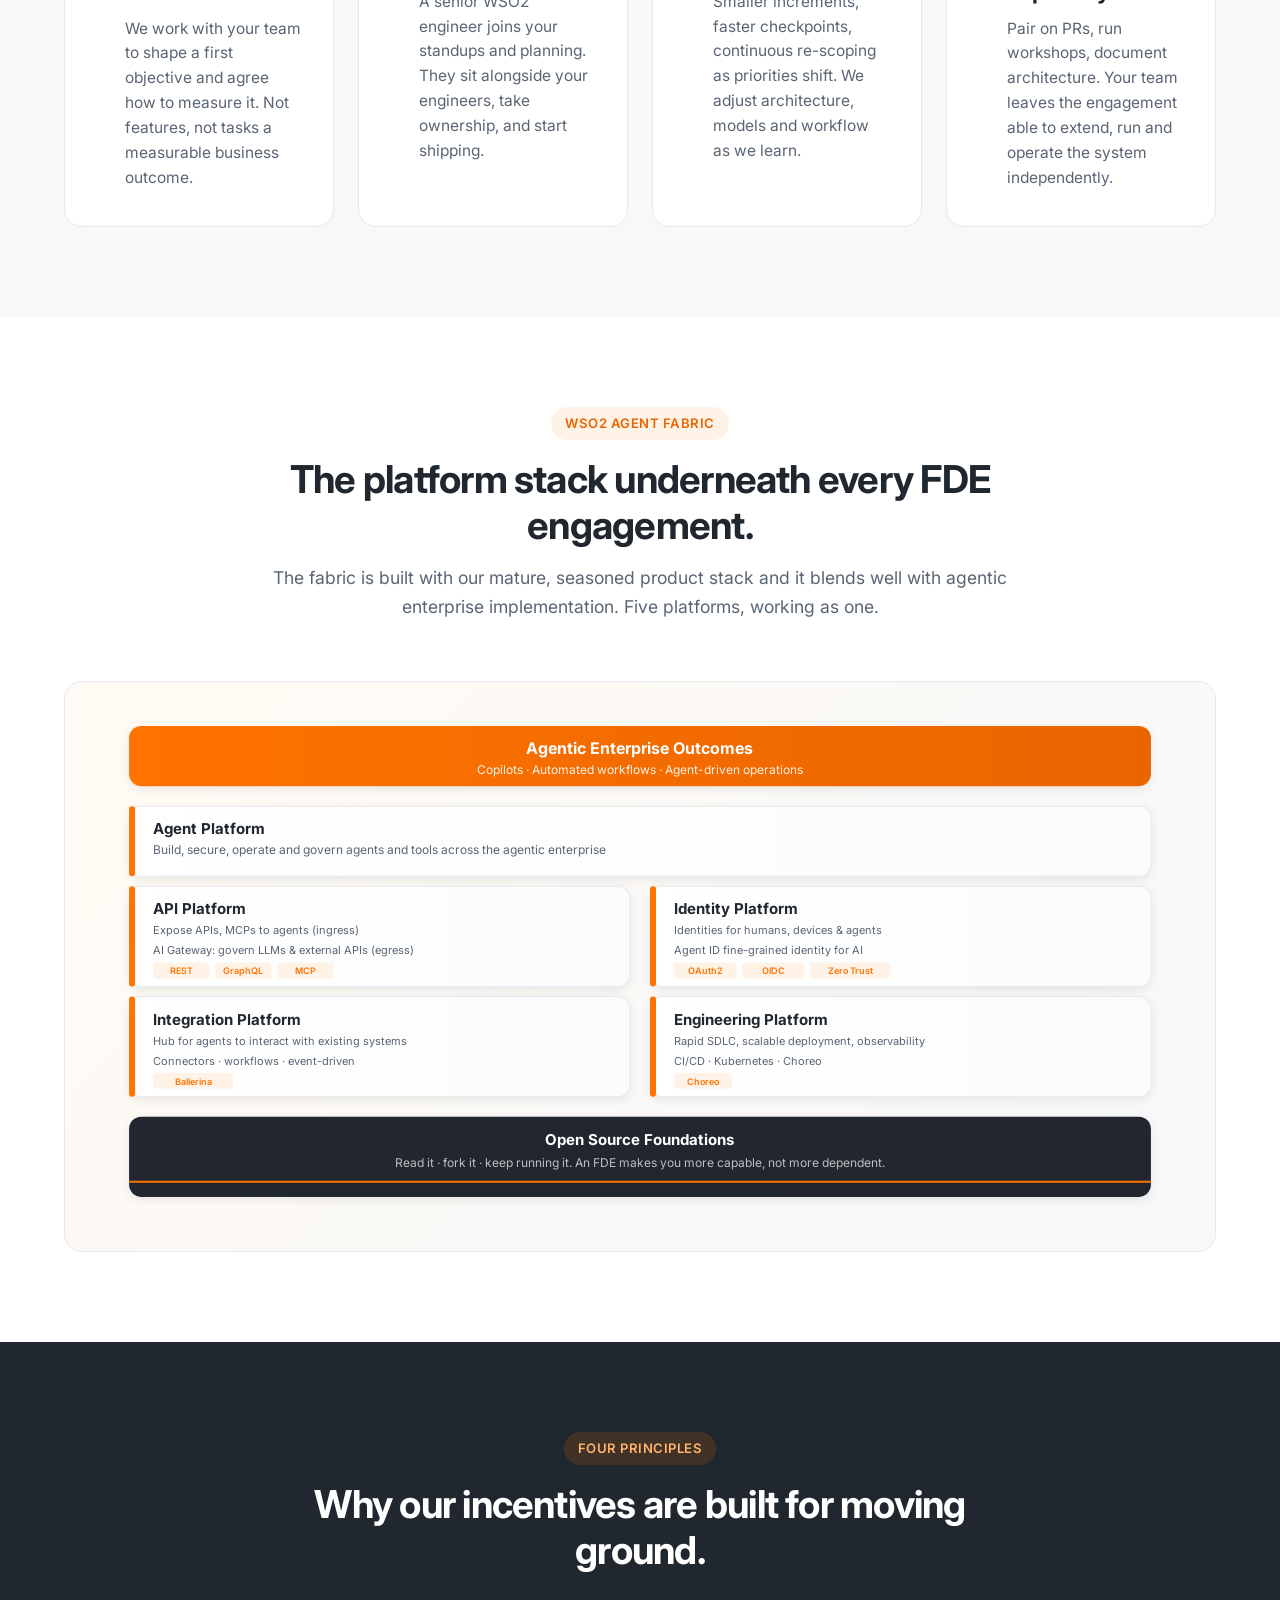
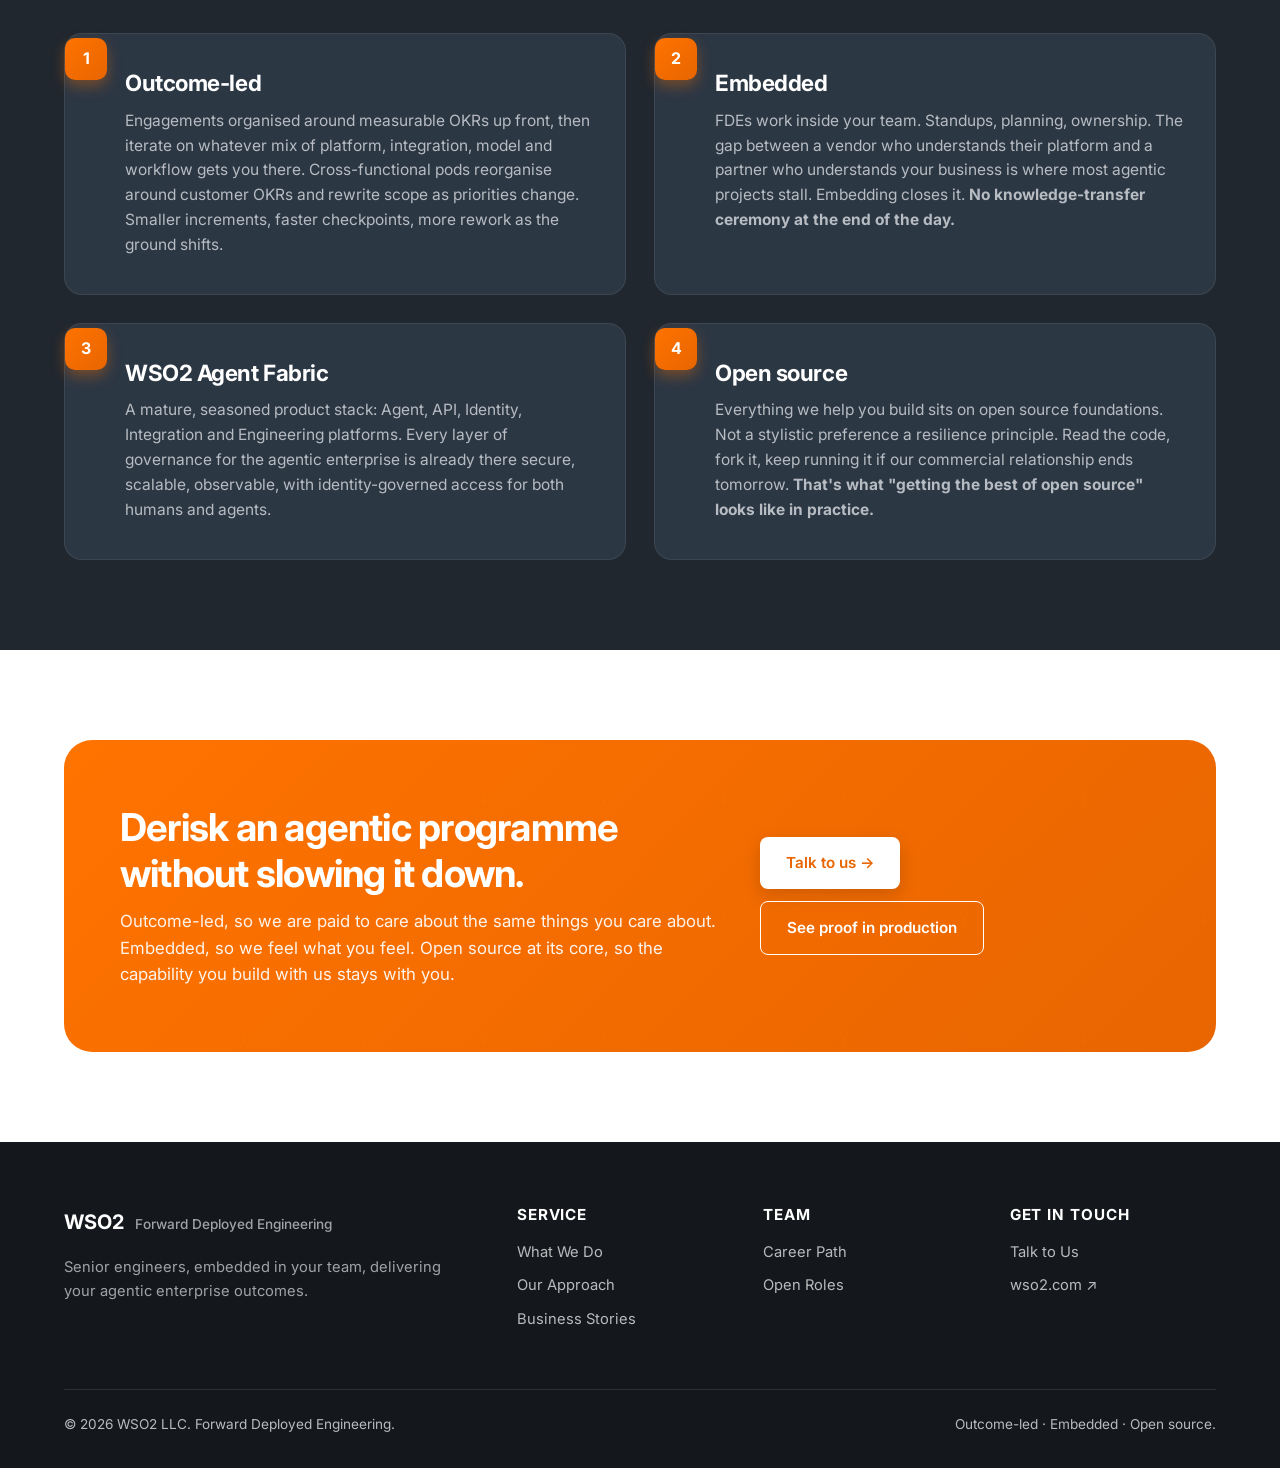
==== commit c025f744: "Rename Customer Stories → Business Stories with 10 industry sections Replaces the single-customer ca" ====
--- a/approach.html
+++ b/approach.html
@@ -32,7 +32,7 @@
             <li><a href="index.html">Home</a></li>
             <li><a href="services.html">What We Do</a></li>
             <li><a href="approach.html" class="active">Our Approach</a></li>
-            <li><a href="case-studies.html">Customer Stories</a></li>
+            <li><a href="business-stories.html">Business Stories</a></li>
             <li><a href="careers.html">Careers</a></li>
             <li>
               <a
@@ -848,7 +848,7 @@
           </div>
           <div class="cta-actions">
             <a href="contact.html" class="btn btn-primary">Talk to us →</a>
-            <a href="case-studies.html" class="btn btn-secondary"
+            <a href="business-stories.html" class="btn btn-secondary"
               >See proof in production</a
             >
           </div>
@@ -878,7 +878,7 @@
             <ul>
               <li><a href="services.html">What We Do</a></li>
               <li><a href="approach.html">Our Approach</a></li>
-              <li><a href="case-studies.html">Customer Stories</a></li>
+              <li><a href="business-stories.html">Business Stories</a></li>
             </ul>
           </div>
           <div>
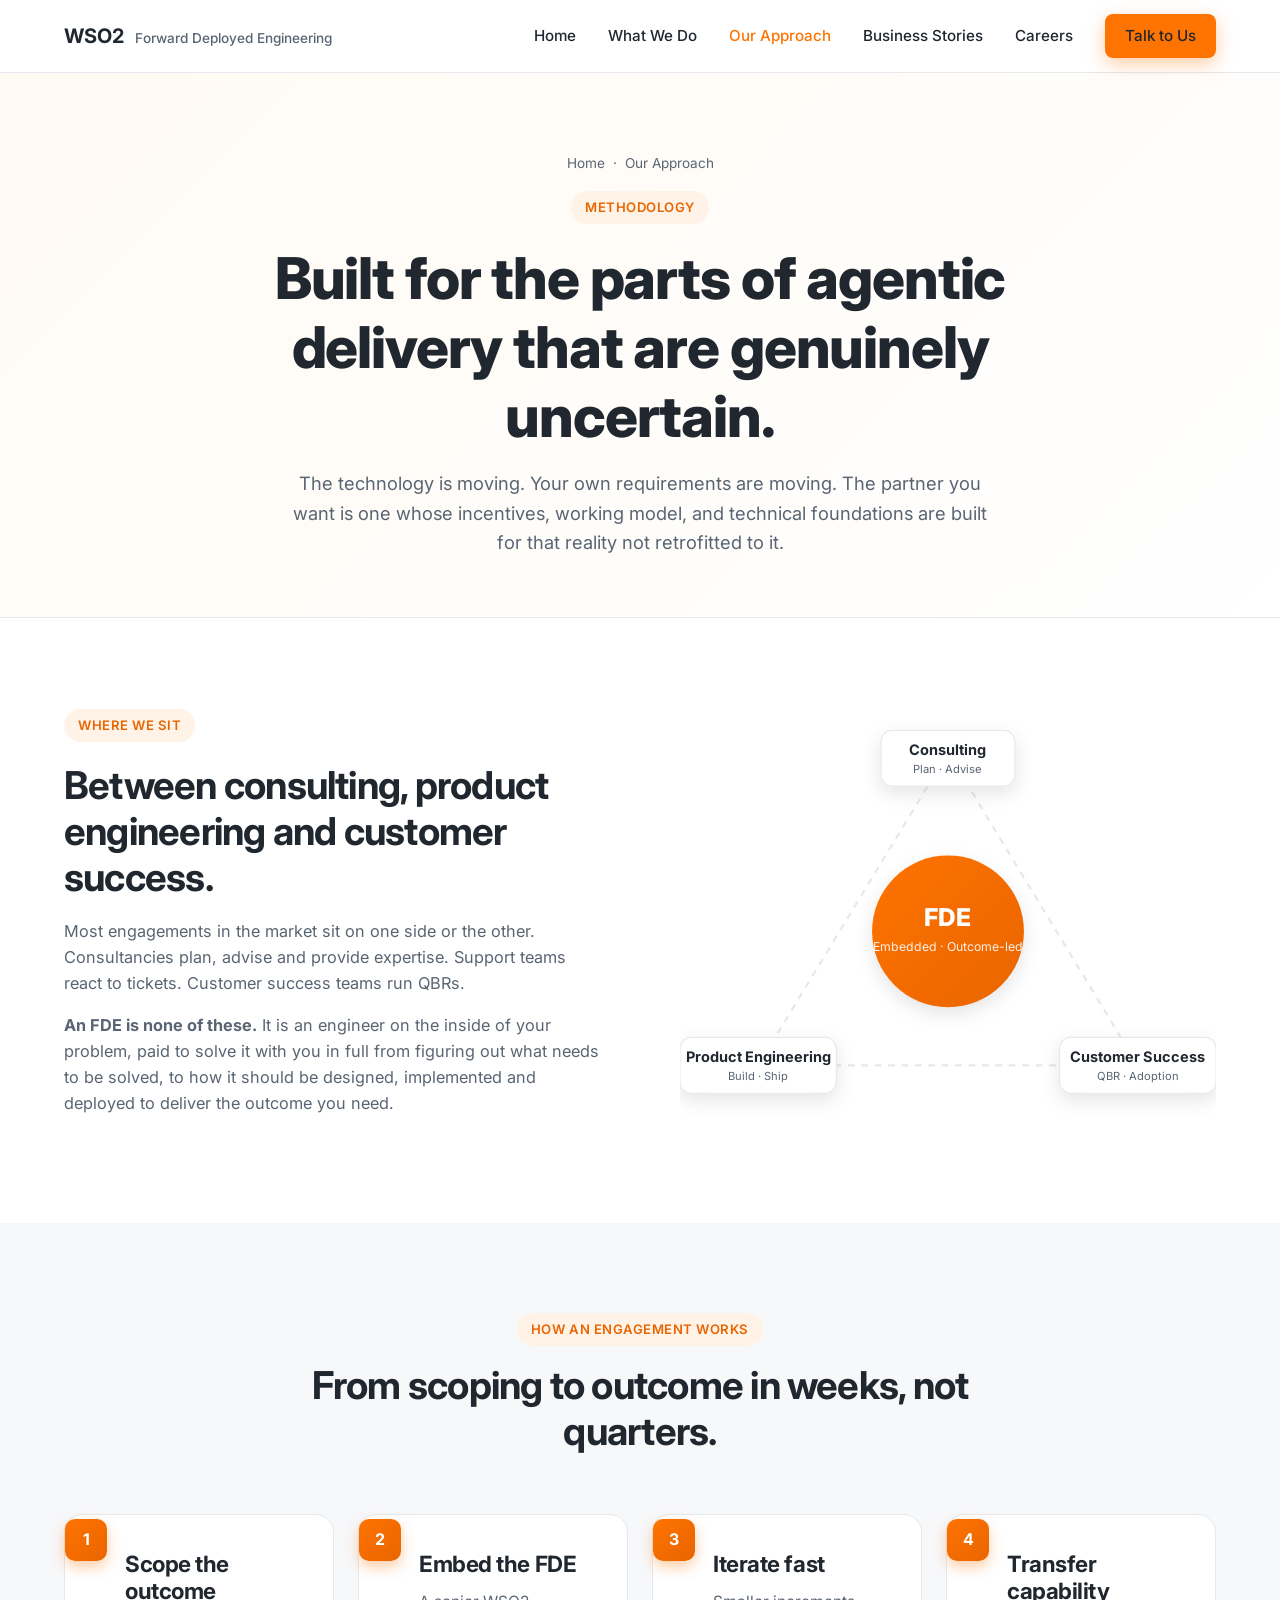
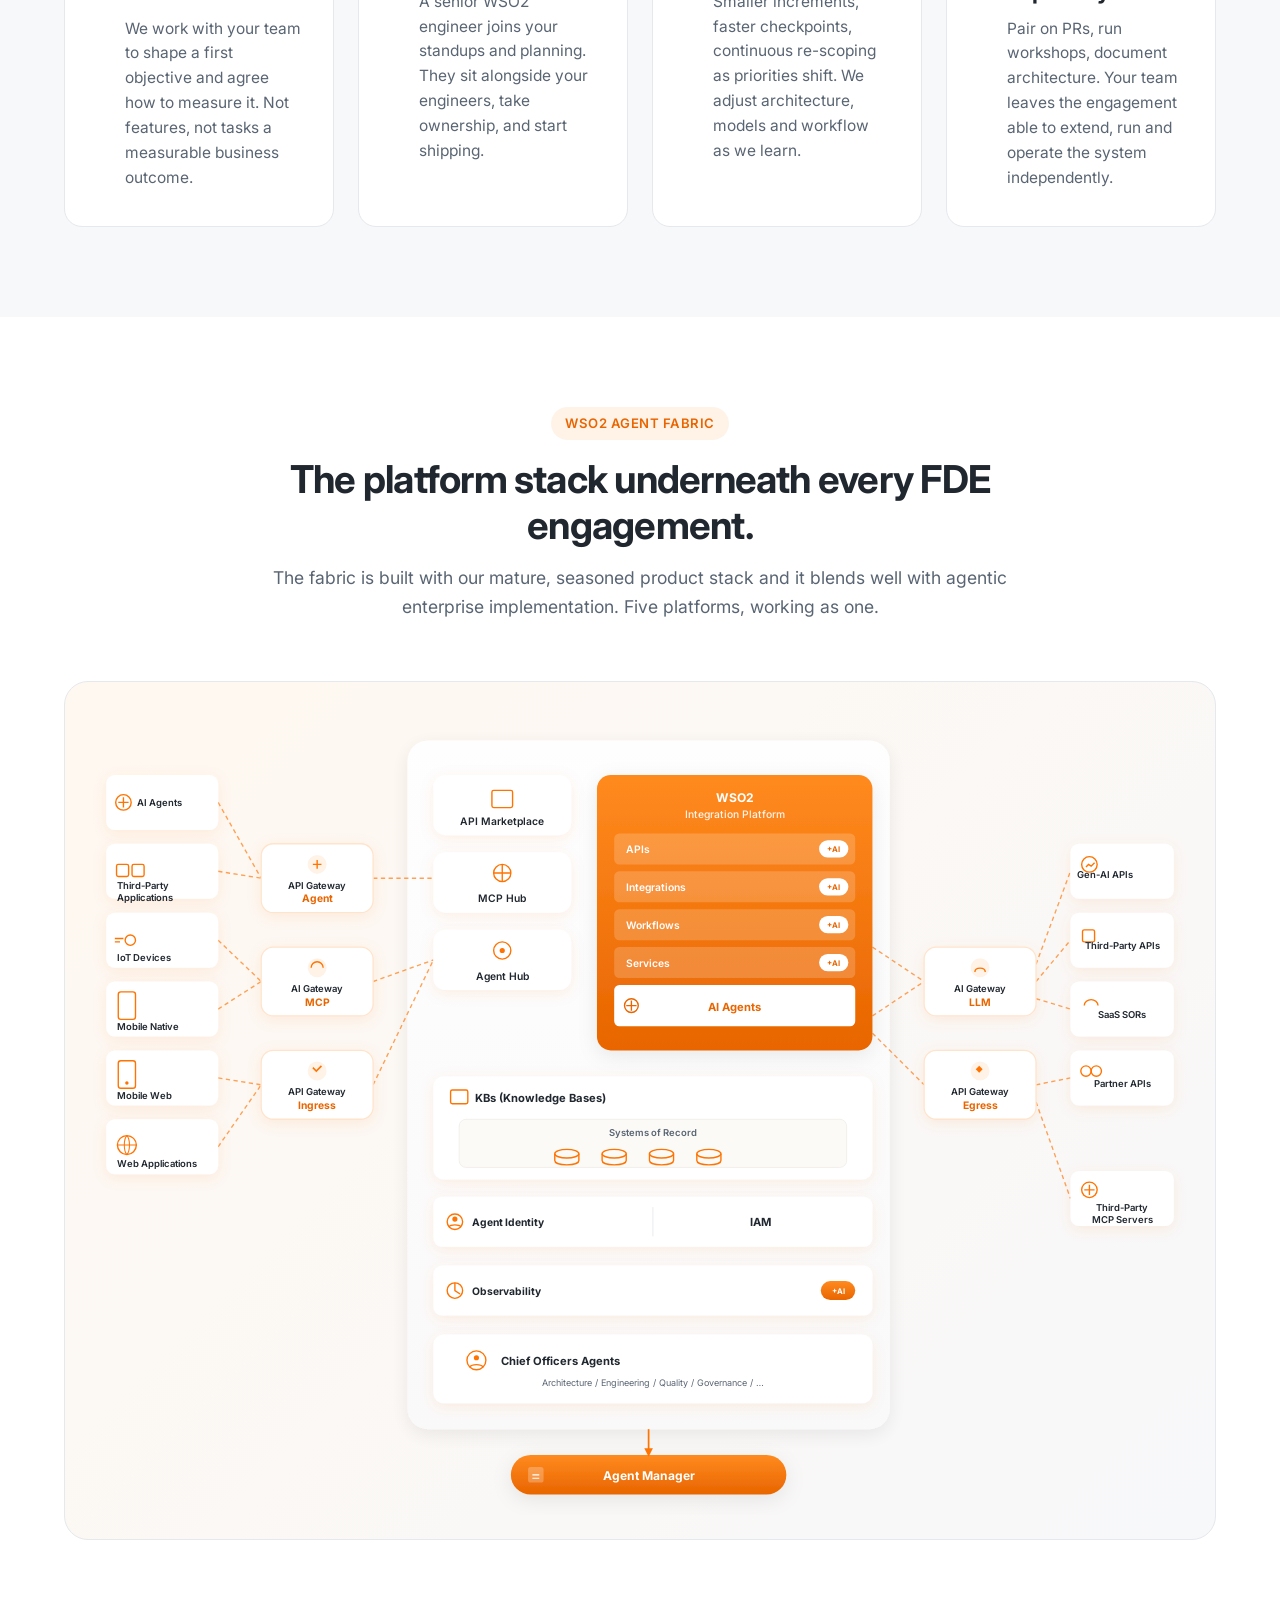
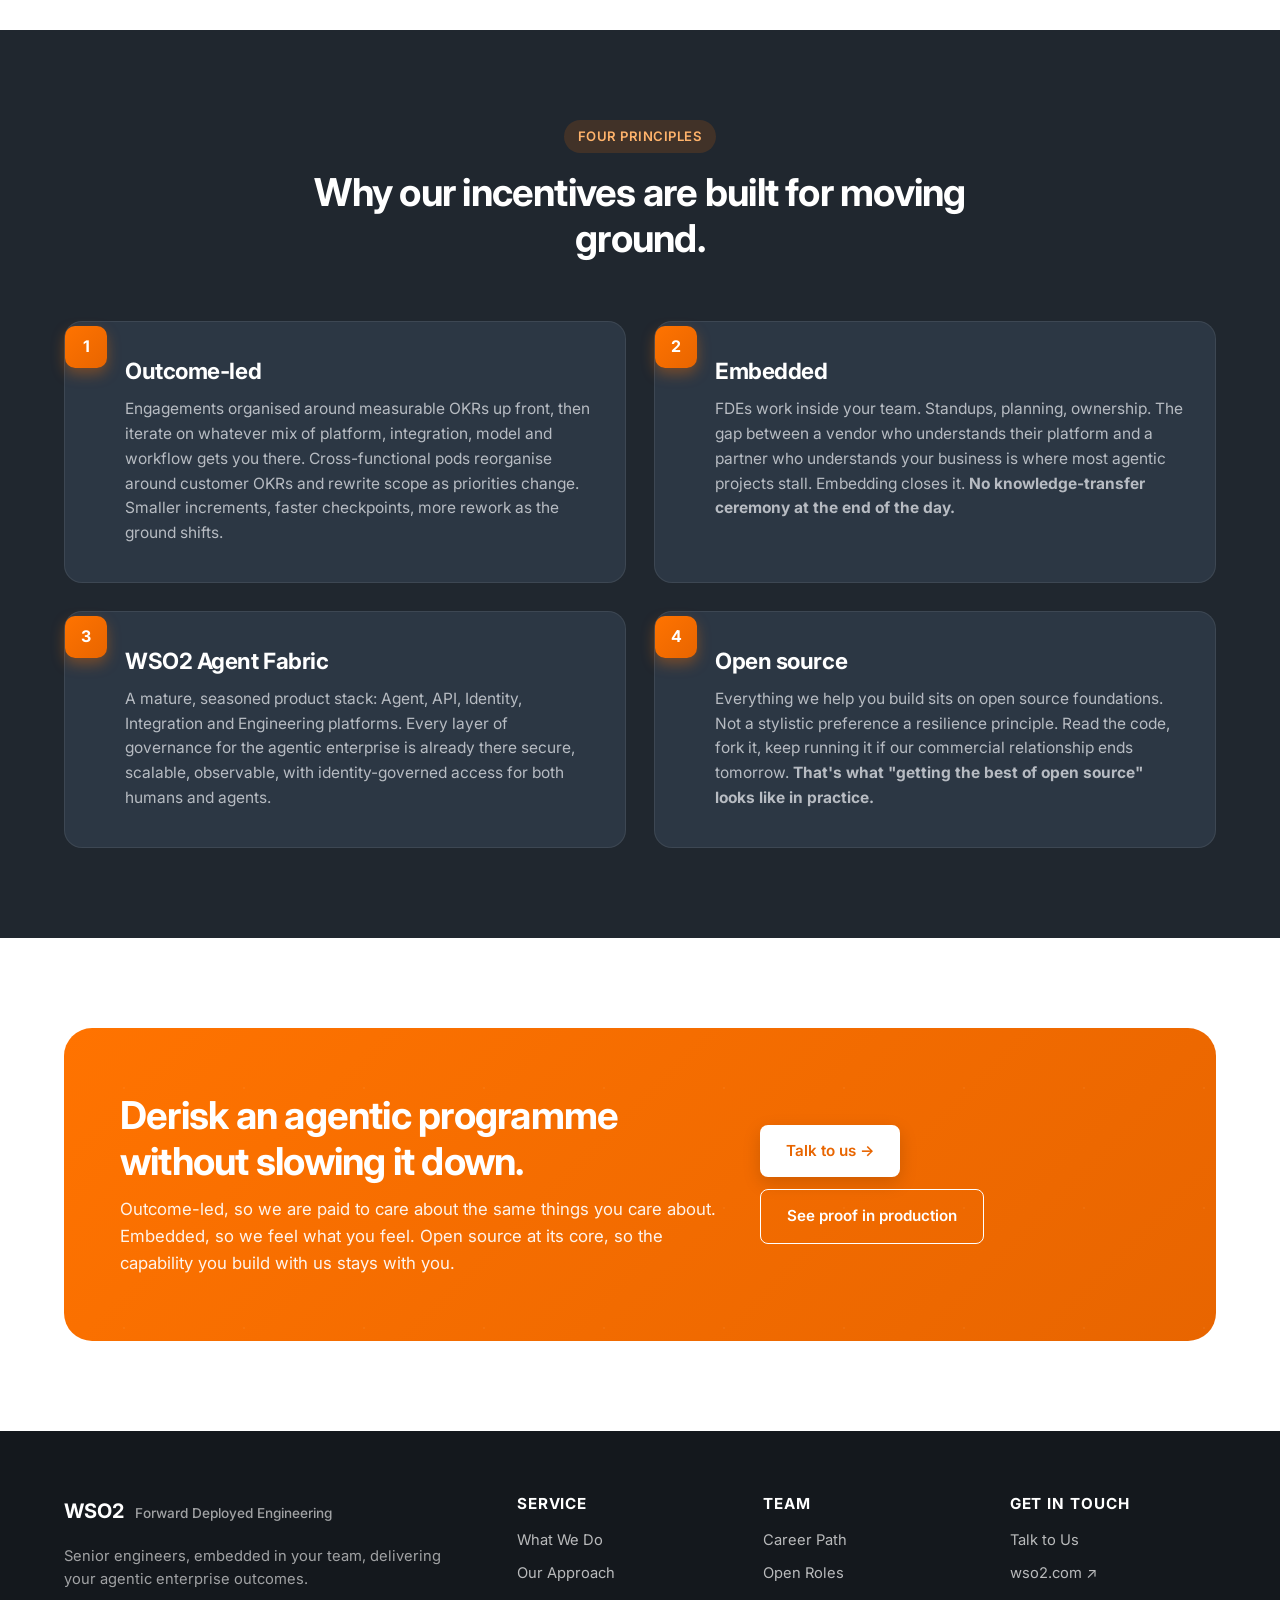
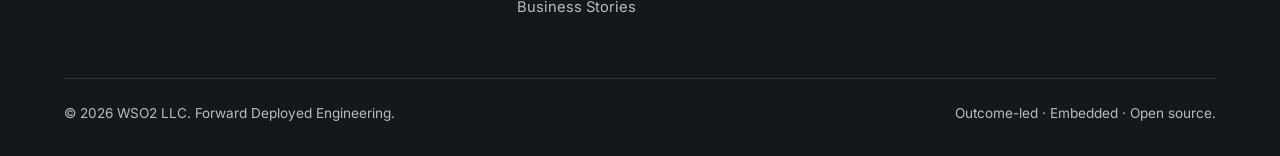
==== commit b7545da0: "Redraw WSO2 Agent Fabric diagram in approach.html Replaces the linear five-row stack with a richer a" ====
--- a/approach.html
+++ b/approach.html
@@ -308,459 +308,254 @@
         </div>
 
         <div class="reveal">
-          <svg
-            viewBox="0 0 1100 520"
-            xmlns="http://www.w3.org/2000/svg"
-            style="
-              width: 100%;
-              height: auto;
-              border-radius: 18px;
-              background: linear-gradient(135deg, #fffaf3, #f7f8fa);
-              padding: 24px;
-              border: 1px solid #e5e8ec;
-            "
-          >
+          <svg viewBox="0 0 1280 940" xmlns="http://www.w3.org/2000/svg" style="width:100%;height:auto;border-radius:24px;background:linear-gradient(135deg,#FFF8F0 0%,#F7F8FA 100%);padding:24px;border:1px solid #E5E8EC;">
             <defs>
-              <linearGradient id="rowg" x1="0" y1="0" x2="1" y2="0">
-                <stop offset="0%" stop-color="#FFFFFF" />
-                <stop offset="100%" stop-color="#FAFBFC" />
-              </linearGradient>
-              <linearGradient id="og4" x1="0" y1="0" x2="1" y2="0">
-                <stop offset="0%" stop-color="#FF7300" />
-                <stop offset="100%" stop-color="#E86500" />
-              </linearGradient>
-              <filter id="ds" x="-50%" y="-50%" width="200%" height="200%">
-                <feDropShadow
-                  dx="0"
-                  dy="3"
-                  stdDeviation="4"
-                  flood-color="#000"
-                  flood-opacity="0.08"
-                />
-              </filter>
+              <linearGradient id="og-arch" x1="0" y1="0" x2="0" y2="1"><stop offset="0%" stop-color="#FF8A1F"/><stop offset="100%" stop-color="#E86500"/></linearGradient>
+              <linearGradient id="frame-bg" x1="0" y1="0" x2="0" y2="1"><stop offset="0%" stop-color="#FFFFFF"/><stop offset="100%" stop-color="#FAFAFA"/></linearGradient>
+              <filter id="card-sh" x="-50%" y="-50%" width="200%" height="200%"><feDropShadow dx="0" dy="4" stdDeviation="8" flood-color="#FF7300" flood-opacity="0.10"/></filter>
+              <filter id="hard-sh" x="-50%" y="-50%" width="200%" height="200%"><feDropShadow dx="0" dy="6" stdDeviation="12" flood-color="#000" flood-opacity="0.08"/></filter>
             </defs>
 
-            <!-- Top: Customer Outcomes -->
-            <rect
-              x="40"
-              y="20"
-              width="1020"
-              height="60"
-              rx="12"
-              fill="url(#og4)"
-              filter="url(#ds)"
-            />
-            <text
-              x="550"
-              y="48"
-              text-anchor="middle"
-              fill="#FFF"
-              font-family="Inter"
-              font-weight="700"
-              font-size="16"
-            >
-              Agentic Enterprise Outcomes
-            </text>
-            <text
-              x="550"
-              y="68"
-              text-anchor="middle"
-              fill="rgba(255,255,255,0.9)"
-              font-family="Inter"
-              font-size="12"
-            >
-              Copilots · Automated workflows · Agent-driven operations
-            </text>
-
-            <!-- Agent Platform -->
-            <rect
-              x="40"
-              y="100"
-              width="1020"
-              height="70"
-              rx="12"
-              fill="url(#rowg)"
-              stroke="#E5E8EC"
-              filter="url(#ds)"
-            />
-            <rect x="40" y="100" width="6" height="70" rx="3" fill="#FF7300" />
-            <text
-              x="64"
-              y="128"
-              fill="#20272F"
-              font-family="Inter"
-              font-weight="700"
-              font-size="15"
-            >
-              Agent Platform
-            </text>
-            <text
-              x="64"
-              y="148"
-              fill="#5A6573"
-              font-family="Inter"
-              font-size="12"
-            >
-              Build, secure, operate and govern agents and tools across the
-              agentic enterprise
-            </text>
-
-            <!-- API Platform -->
-            <rect
-              x="40"
-              y="180"
-              width="500"
-              height="100"
-              rx="12"
-              fill="url(#rowg)"
-              stroke="#E5E8EC"
-              filter="url(#ds)"
-            />
-            <rect x="40" y="180" width="6" height="100" rx="3" fill="#FF7300" />
-            <text
-              x="64"
-              y="208"
-              fill="#20272F"
-              font-family="Inter"
-              font-weight="700"
-              font-size="15"
-            >
-              API Platform
-            </text>
-            <text
-              x="64"
-              y="228"
-              fill="#5A6573"
-              font-family="Inter"
-              font-size="11"
-            >
-              Expose APIs, MCPs to agents (ingress)
-            </text>
-            <text
-              x="64"
-              y="248"
-              fill="#5A6573"
-              font-family="Inter"
-              font-size="11"
-            >
-              AI Gateway: govern LLMs &amp; external APIs (egress)
-            </text>
-            <rect x="64" y="256" width="56" height="16" rx="3" fill="#FFF3E8" />
-            <text
-              x="92"
-              y="268"
-              text-anchor="middle"
-              fill="#FF7300"
-              font-family="Inter"
-              font-weight="600"
-              font-size="9"
-            >
-              REST
-            </text>
-            <rect
-              x="126"
-              y="256"
-              width="56"
-              height="16"
-              rx="3"
-              fill="#FFF3E8"
-            />
-            <text
-              x="154"
-              y="268"
-              text-anchor="middle"
-              fill="#FF7300"
-              font-family="Inter"
-              font-weight="600"
-              font-size="9"
-            >
-              GraphQL
-            </text>
-            <rect
-              x="188"
-              y="256"
-              width="56"
-              height="16"
-              rx="3"
-              fill="#FFF3E8"
-            />
-            <text
-              x="216"
-              y="268"
-              text-anchor="middle"
-              fill="#FF7300"
-              font-family="Inter"
-              font-weight="600"
-              font-size="9"
-            >
-              MCP
-            </text>
-
-            <!-- Identity Platform -->
-            <rect
-              x="560"
-              y="180"
-              width="500"
-              height="100"
-              rx="12"
-              fill="url(#rowg)"
-              stroke="#E5E8EC"
-              filter="url(#ds)"
-            />
-            <rect
-              x="560"
-              y="180"
-              width="6"
-              height="100"
-              rx="3"
-              fill="#FF7300"
-            />
-            <text
-              x="584"
-              y="208"
-              fill="#20272F"
-              font-family="Inter"
-              font-weight="700"
-              font-size="15"
-            >
-              Identity Platform
-            </text>
-            <text
-              x="584"
-              y="228"
-              fill="#5A6573"
-              font-family="Inter"
-              font-size="11"
-            >
-              Identities for humans, devices &amp; agents
-            </text>
-            <text
-              x="584"
-              y="248"
-              fill="#5A6573"
-              font-family="Inter"
-              font-size="11"
-            >
-              Agent ID fine-grained identity for AI
-            </text>
-            <rect
-              x="584"
-              y="256"
-              width="62"
-              height="16"
-              rx="3"
-              fill="#FFF3E8"
-            />
-            <text
-              x="615"
-              y="268"
-              text-anchor="middle"
-              fill="#FF7300"
-              font-family="Inter"
-              font-weight="600"
-              font-size="9"
-            >
-              OAuth2
-            </text>
-            <rect
-              x="652"
-              y="256"
-              width="62"
-              height="16"
-              rx="3"
-              fill="#FFF3E8"
-            />
-            <text
-              x="683"
-              y="268"
-              text-anchor="middle"
-              fill="#FF7300"
-              font-family="Inter"
-              font-weight="600"
-              font-size="9"
-            >
-              OIDC
-            </text>
-            <rect
-              x="720"
-              y="256"
-              width="80"
-              height="16"
-              rx="3"
-              fill="#FFF3E8"
-            />
-            <text
-              x="760"
-              y="268"
-              text-anchor="middle"
-              fill="#FF7300"
-              font-family="Inter"
-              font-weight="600"
-              font-size="9"
-            >
-              Zero Trust
-            </text>
-
-            <!-- Integration Platform -->
-            <rect
-              x="40"
-              y="290"
-              width="500"
-              height="100"
-              rx="12"
-              fill="url(#rowg)"
-              stroke="#E5E8EC"
-              filter="url(#ds)"
-            />
-            <rect x="40" y="290" width="6" height="100" rx="3" fill="#FF7300" />
-            <text
-              x="64"
-              y="318"
-              fill="#20272F"
-              font-family="Inter"
-              font-weight="700"
-              font-size="15"
-            >
-              Integration Platform
-            </text>
-            <text
-              x="64"
-              y="338"
-              fill="#5A6573"
-              font-family="Inter"
-              font-size="11"
-            >
-              Hub for agents to interact with existing systems
-            </text>
-            <text
-              x="64"
-              y="358"
-              fill="#5A6573"
-              font-family="Inter"
-              font-size="11"
-            >
-              Connectors · workflows · event-driven
-            </text>
-            <rect x="64" y="366" width="80" height="16" rx="3" fill="#FFF3E8" />
-            <text
-              x="104"
-              y="378"
-              text-anchor="middle"
-              fill="#FF7300"
-              font-family="Inter"
-              font-weight="600"
-              font-size="9"
-            >
-              Ballerina
-            </text>
-
-            <!-- Engineering Platform -->
-            <rect
-              x="560"
-              y="290"
-              width="500"
-              height="100"
-              rx="12"
-              fill="url(#rowg)"
-              stroke="#E5E8EC"
-              filter="url(#ds)"
-            />
-            <rect
-              x="560"
-              y="290"
-              width="6"
-              height="100"
-              rx="3"
-              fill="#FF7300"
-            />
-            <text
-              x="584"
-              y="318"
-              fill="#20272F"
-              font-family="Inter"
-              font-weight="700"
-              font-size="15"
-            >
-              Engineering Platform
-            </text>
-            <text
-              x="584"
-              y="338"
-              fill="#5A6573"
-              font-family="Inter"
-              font-size="11"
-            >
-              Rapid SDLC, scalable deployment, observability
-            </text>
-            <text
-              x="584"
-              y="358"
-              fill="#5A6573"
-              font-family="Inter"
-              font-size="11"
-            >
-              CI/CD · Kubernetes · Choreo
-            </text>
-            <rect
-              x="584"
-              y="366"
-              width="58"
-              height="16"
-              rx="3"
-              fill="#FFF3E8"
-            />
-            <text
-              x="613"
-              y="378"
-              text-anchor="middle"
-              fill="#FF7300"
-              font-family="Inter"
-              font-weight="600"
-              font-size="9"
-            >
-              Choreo
-            </text>
-
-            <!-- Bottom: Open source -->
-            <rect
-              x="40"
-              y="410"
-              width="1020"
-              height="80"
-              rx="12"
-              fill="#20272F"
-              filter="url(#ds)"
-            />
-            <text
-              x="550"
-              y="438"
-              text-anchor="middle"
-              fill="#FFF"
-              font-family="Inter"
-              font-weight="700"
-              font-size="15"
-            >
-              Open Source Foundations
-            </text>
-            <text
-              x="550"
-              y="460"
-              text-anchor="middle"
-              fill="rgba(255,255,255,0.7)"
-              font-family="Inter"
-              font-size="12"
-            >
-              Read it · fork it · keep running it. An FDE makes you more
-              capable, not more dependent.
-            </text>
-            <line
-              x1="40"
-              y1="475"
-              x2="1060"
-              y2="475"
-              stroke="#FF7300"
-              stroke-width="2"
-            />
+            <!-- ===== CENTER FRAME ===== -->
+            <rect x="370" y="40" width="560" height="800" rx="24" fill="url(#frame-bg)" filter="url(#hard-sh)" opacity="0.96"/>
+
+            <!-- ===== CONNECTING LINES (drawn first, sit beneath cards) ===== -->
+            <g stroke="#FF7300" stroke-width="1.6" stroke-dasharray="5 4" fill="none" opacity="0.65">
+              <!-- clients to left gateways -->
+              <path d="M150 112 L200 200"/>
+              <path d="M150 192 L200 200"/>
+              <path d="M150 272 L200 320"/>
+              <path d="M150 352 L200 320"/>
+              <path d="M150 432 L200 440"/>
+              <path d="M150 512 L200 440"/>
+              <!-- left gateways to frame -->
+              <path d="M330 200 L400 200"/>
+              <path d="M330 320 L400 295"/>
+              <path d="M330 440 L400 295"/>
+              <!-- integration platform to right gateways -->
+              <path d="M910 280 L970 320"/>
+              <path d="M910 360 L970 320"/>
+              <path d="M910 380 L970 440"/>
+              <!-- right gateways to right column -->
+              <path d="M1100 300 L1140 192"/>
+              <path d="M1100 320 L1140 272"/>
+              <path d="M1100 340 L1140 352"/>
+              <path d="M1100 440 L1140 432"/>
+              <path d="M1100 460 L1140 572"/>
+            </g>
+
+            <!-- ===== LEFT COLUMN: clients ===== -->
+            <g font-family="Inter">
+              <rect x="20" y="80" width="130" height="64" rx="10" fill="#FFFFFF" filter="url(#card-sh)"/>
+              <circle cx="40" cy="112" r="9" fill="none" stroke="#FF7300" stroke-width="1.6"/>
+              <path d="M34 112h12 M40 106v12" stroke="#FF7300" stroke-width="1.6"/>
+              <text x="56" y="116" fill="#20272F" font-weight="600" font-size="11">AI Agents</text>
+
+              <rect x="20" y="160" width="130" height="64" rx="10" fill="#FFFFFF" filter="url(#card-sh)"/>
+              <rect x="32" y="184" width="14" height="14" rx="2" fill="none" stroke="#FF7300" stroke-width="1.6"/>
+              <rect x="50" y="184" width="14" height="14" rx="2" fill="none" stroke="#FF7300" stroke-width="1.6"/>
+              <text x="32" y="212" fill="#20272F" font-weight="600" font-size="11">Third-Party</text>
+              <text x="32" y="226" fill="#20272F" font-weight="600" font-size="11">Applications</text>
+
+              <rect x="20" y="240" width="130" height="64" rx="10" fill="#FFFFFF" filter="url(#card-sh)"/>
+              <path d="M30 270h10 M30 274h6" stroke="#FF7300" stroke-width="1.6"/>
+              <circle cx="48" cy="272" r="6" fill="none" stroke="#FF7300" stroke-width="1.6"/>
+              <text x="32" y="296" fill="#20272F" font-weight="600" font-size="11">IoT Devices</text>
+
+              <rect x="20" y="320" width="130" height="64" rx="10" fill="#FFFFFF" filter="url(#card-sh)"/>
+              <rect x="34" y="332" width="20" height="32" rx="3" fill="none" stroke="#FF7300" stroke-width="1.6"/>
+              <text x="32" y="376" fill="#20272F" font-weight="600" font-size="11">Mobile Native</text>
+
+              <rect x="20" y="400" width="130" height="64" rx="10" fill="#FFFFFF" filter="url(#card-sh)"/>
+              <rect x="34" y="412" width="20" height="32" rx="3" fill="none" stroke="#FF7300" stroke-width="1.6"/>
+              <circle cx="44" cy="438" r="2" fill="#FF7300"/>
+              <text x="32" y="456" fill="#20272F" font-weight="600" font-size="11">Mobile Web</text>
+
+              <rect x="20" y="480" width="130" height="64" rx="10" fill="#FFFFFF" filter="url(#card-sh)"/>
+              <circle cx="44" cy="510" r="11" fill="none" stroke="#FF7300" stroke-width="1.6"/>
+              <path d="M33 510h22 M44 499c4 4 4 18 0 22 M44 499c-4 4-4 18 0 22" stroke="#FF7300" stroke-width="1.2" fill="none"/>
+              <text x="32" y="536" fill="#20272F" font-weight="600" font-size="11">Web Applications</text>
+            </g>
+
+            <!-- ===== LEFT GATEWAYS ===== -->
+            <g font-family="Inter">
+              <rect x="200" y="160" width="130" height="80" rx="14" fill="#FFFFFF" stroke="#FFE4CC" stroke-width="1.5" filter="url(#card-sh)"/>
+              <circle cx="265" cy="184" r="11" fill="#FFF3E8"/>
+              <path d="M260 184h10 M265 179v10" stroke="#FF7300" stroke-width="1.6"/>
+              <text x="265" y="212" text-anchor="middle" fill="#20272F" font-weight="600" font-size="11">API Gateway</text>
+              <text x="265" y="228" text-anchor="middle" fill="#E86500" font-weight="700" font-size="12">Agent</text>
+
+              <rect x="200" y="280" width="130" height="80" rx="14" fill="#FFFFFF" stroke="#FFE4CC" stroke-width="1.5" filter="url(#card-sh)"/>
+              <circle cx="265" cy="304" r="11" fill="#FFF3E8"/>
+              <path d="M258 304a7 7 0 0114 0" stroke="#FF7300" stroke-width="1.6" fill="none"/>
+              <text x="265" y="332" text-anchor="middle" fill="#20272F" font-weight="600" font-size="11">AI Gateway</text>
+              <text x="265" y="348" text-anchor="middle" fill="#E86500" font-weight="700" font-size="12">MCP</text>
+
+              <rect x="200" y="400" width="130" height="80" rx="14" fill="#FFFFFF" stroke="#FFE4CC" stroke-width="1.5" filter="url(#card-sh)"/>
+              <circle cx="265" cy="424" r="11" fill="#FFF3E8"/>
+              <path d="M260 420l4 4 6-6" stroke="#FF7300" stroke-width="1.8" fill="none"/>
+              <text x="265" y="452" text-anchor="middle" fill="#20272F" font-weight="600" font-size="11">API Gateway</text>
+              <text x="265" y="468" text-anchor="middle" fill="#E86500" font-weight="700" font-size="12">Ingress</text>
+            </g>
+
+            <!-- ===== CENTER TOP CARDS ===== -->
+            <g font-family="Inter">
+              <rect x="400" y="80" width="160" height="70" rx="14" fill="#FFFFFF" filter="url(#card-sh)"/>
+              <rect x="468" y="98" width="24" height="20" rx="2" fill="none" stroke="#FF7300" stroke-width="1.6"/>
+              <text x="480" y="138" text-anchor="middle" fill="#20272F" font-weight="600" font-size="12">API Marketplace</text>
+
+              <rect x="400" y="170" width="160" height="70" rx="14" fill="#FFFFFF" filter="url(#card-sh)"/>
+              <circle cx="480" cy="194" r="10" fill="none" stroke="#FF7300" stroke-width="1.6"/>
+              <path d="M480 184v20 M470 194h20" stroke="#FF7300" stroke-width="1.6"/>
+              <text x="480" y="228" text-anchor="middle" fill="#20272F" font-weight="600" font-size="12">MCP Hub</text>
+
+              <rect x="400" y="260" width="160" height="70" rx="14" fill="#FFFFFF" filter="url(#card-sh)"/>
+              <circle cx="480" cy="284" r="10" fill="none" stroke="#FF7300" stroke-width="1.6"/>
+              <circle cx="480" cy="284" r="3" fill="#FF7300"/>
+              <text x="480" y="318" text-anchor="middle" fill="#20272F" font-weight="600" font-size="12">Agent Hub</text>
+            </g>
+
+            <!-- ===== ORANGE INTEGRATION PLATFORM ===== -->
+            <g font-family="Inter">
+              <rect x="590" y="80" width="320" height="320" rx="16" fill="url(#og-arch)" filter="url(#hard-sh)"/>
+              <text x="750" y="112" text-anchor="middle" fill="#FFFFFF" font-weight="700" font-size="14">WSO2</text>
+              <text x="750" y="130" text-anchor="middle" fill="#FFFFFF" font-weight="500" font-size="12" opacity="0.92">Integration Platform</text>
+
+              <rect x="610" y="148" width="280" height="36" rx="6" fill="rgba(255,255,255,0.18)"/>
+              <text x="624" y="171" fill="#FFFFFF" font-weight="600" font-size="12">APIs</text>
+              <rect x="848" y="156" width="34" height="20" rx="10" fill="#FFFFFF"/>
+              <text x="865" y="170" text-anchor="middle" fill="#E86500" font-weight="700" font-size="9">+AI</text>
+
+              <rect x="610" y="192" width="280" height="36" rx="6" fill="rgba(255,255,255,0.18)"/>
+              <text x="624" y="215" fill="#FFFFFF" font-weight="600" font-size="12">Integrations</text>
+              <rect x="848" y="200" width="34" height="20" rx="10" fill="#FFFFFF"/>
+              <text x="865" y="214" text-anchor="middle" fill="#E86500" font-weight="700" font-size="9">+AI</text>
+
+              <rect x="610" y="236" width="280" height="36" rx="6" fill="rgba(255,255,255,0.18)"/>
+              <text x="624" y="259" fill="#FFFFFF" font-weight="600" font-size="12">Workflows</text>
+              <rect x="848" y="244" width="34" height="20" rx="10" fill="#FFFFFF"/>
+              <text x="865" y="258" text-anchor="middle" fill="#E86500" font-weight="700" font-size="9">+AI</text>
+
+              <rect x="610" y="280" width="280" height="36" rx="6" fill="rgba(255,255,255,0.18)"/>
+              <text x="624" y="303" fill="#FFFFFF" font-weight="600" font-size="12">Services</text>
+              <rect x="848" y="288" width="34" height="20" rx="10" fill="#FFFFFF"/>
+              <text x="865" y="302" text-anchor="middle" fill="#E86500" font-weight="700" font-size="9">+AI</text>
+
+              <rect x="610" y="324" width="280" height="48" rx="6" fill="#FFFFFF"/>
+              <circle cx="630" cy="348" r="8" fill="none" stroke="#E86500" stroke-width="1.6"/>
+              <path d="M624 348h12 M630 342v12" stroke="#E86500" stroke-width="1.6"/>
+              <text x="750" y="354" text-anchor="middle" fill="#E86500" font-weight="700" font-size="13">AI Agents</text>
+            </g>
+
+            <!-- ===== KBs (Knowledge Bases) ===== -->
+            <g font-family="Inter">
+              <rect x="400" y="430" width="510" height="120" rx="12" fill="#FFFFFF" filter="url(#card-sh)"/>
+              <rect x="420" y="446" width="20" height="16" rx="2" fill="none" stroke="#FF7300" stroke-width="1.6"/>
+              <text x="448" y="460" fill="#20272F" font-weight="700" font-size="13">KBs (Knowledge Bases)</text>
+              <rect x="430" y="480" width="450" height="56" rx="8" fill="#FBFAF7" stroke="#F2EEE8"/>
+              <text x="655" y="500" text-anchor="middle" fill="#5A6573" font-weight="600" font-size="11">Systems of Record</text>
+              <g fill="none" stroke="#FF7300" stroke-width="1.6">
+                <ellipse cx="555" cy="520" rx="14" ry="5"/>
+                <path d="M541 520v8c0 3 6 5 14 5s14-2 14-5v-8"/>
+              </g>
+              <g fill="none" stroke="#FF7300" stroke-width="1.6">
+                <ellipse cx="610" cy="520" rx="14" ry="5"/>
+                <path d="M596 520v8c0 3 6 5 14 5s14-2 14-5v-8"/>
+              </g>
+              <g fill="none" stroke="#FF7300" stroke-width="1.6">
+                <ellipse cx="665" cy="520" rx="14" ry="5"/>
+                <path d="M651 520v8c0 3 6 5 14 5s14-2 14-5v-8"/>
+              </g>
+              <g fill="none" stroke="#FF7300" stroke-width="1.6">
+                <ellipse cx="720" cy="520" rx="14" ry="5"/>
+                <path d="M706 520v8c0 3 6 5 14 5s14-2 14-5v-8"/>
+              </g>
+            </g>
+
+            <!-- ===== Agent Identity / IAM ===== -->
+            <g font-family="Inter">
+              <rect x="400" y="570" width="510" height="58" rx="10" fill="#FFFFFF" filter="url(#card-sh)"/>
+              <line x1="655" y1="582" x2="655" y2="616" stroke="#E5E8EC"/>
+              <circle cx="425" cy="599" r="9" fill="none" stroke="#FF7300" stroke-width="1.6"/>
+              <circle cx="425" cy="596" r="3" fill="#FF7300"/>
+              <path d="M418 605c2-3 12-3 14 0" fill="none" stroke="#FF7300" stroke-width="1.6"/>
+              <text x="445" y="604" fill="#20272F" font-weight="700" font-size="12">Agent Identity</text>
+              <text x="780" y="604" text-anchor="middle" fill="#20272F" font-weight="700" font-size="13">IAM</text>
+            </g>
+
+            <!-- ===== Observability ===== -->
+            <g font-family="Inter">
+              <rect x="400" y="650" width="510" height="58" rx="10" fill="#FFFFFF" filter="url(#card-sh)"/>
+              <circle cx="425" cy="679" r="9" fill="none" stroke="#FF7300" stroke-width="1.6"/>
+              <path d="M425 670v9l6 4" stroke="#FF7300" stroke-width="1.6" fill="none"/>
+              <text x="445" y="684" fill="#20272F" font-weight="700" font-size="12">Observability</text>
+              <rect x="850" y="668" width="40" height="22" rx="11" fill="url(#og-arch)"/>
+              <text x="870" y="683" text-anchor="middle" fill="#FFFFFF" font-weight="700" font-size="9">+AI</text>
+            </g>
+
+            <!-- ===== Chief Officers Agents ===== -->
+            <g font-family="Inter">
+              <rect x="400" y="730" width="510" height="80" rx="12" fill="#FFFFFF" filter="url(#card-sh)"/>
+              <circle cx="450" cy="760" r="11" fill="none" stroke="#FF7300" stroke-width="1.6"/>
+              <circle cx="450" cy="757" r="3" fill="#FF7300"/>
+              <path d="M442 768c3-4 13-4 16 0" stroke="#FF7300" stroke-width="1.6" fill="none"/>
+              <text x="478" y="765" fill="#20272F" font-weight="700" font-size="13">Chief Officers Agents</text>
+              <text x="655" y="790" text-anchor="middle" fill="#5A6573" font-size="10.5">Architecture / Engineering / Quality / Governance / …</text>
+            </g>
+
+            <!-- ===== Agent Manager ===== -->
+            <g>
+              <rect x="490" y="870" width="320" height="46" rx="23" fill="url(#og-arch)" filter="url(#hard-sh)"/>
+              <rect x="510" y="884" width="18" height="18" rx="3" fill="rgba(255,255,255,0.25)"/>
+              <path d="M515 893h8 M515 897h8" stroke="#FFFFFF" stroke-width="1.4"/>
+              <text x="650" y="899" text-anchor="middle" fill="#FFFFFF" font-family="Inter" font-weight="700" font-size="14">Agent Manager</text>
+            </g>
+
+            <!-- arrow from frame down to Agent Manager -->
+            <path d="M650 840 L650 868" stroke="#FF7300" stroke-width="2"/>
+            <polygon points="650,872 645,862 655,862" fill="#FF7300"/>
+
+            <!-- ===== RIGHT GATEWAYS ===== -->
+            <g font-family="Inter">
+              <rect x="970" y="280" width="130" height="80" rx="14" fill="#FFFFFF" stroke="#FFE4CC" stroke-width="1.5" filter="url(#card-sh)"/>
+              <circle cx="1035" cy="304" r="11" fill="#FFF3E8"/>
+              <path d="M1029 309c0-6 12-6 12 0" stroke="#FF7300" stroke-width="1.6" fill="none"/>
+              <text x="1035" y="332" text-anchor="middle" fill="#20272F" font-weight="600" font-size="11">AI Gateway</text>
+              <text x="1035" y="348" text-anchor="middle" fill="#E86500" font-weight="700" font-size="12">LLM</text>
+
+              <rect x="970" y="400" width="130" height="80" rx="14" fill="#FFFFFF" stroke="#FFE4CC" stroke-width="1.5" filter="url(#card-sh)"/>
+              <circle cx="1035" cy="424" r="11" fill="#FFF3E8"/>
+              <path d="M1030 422l4-4 4 4 -4 4z" fill="#FF7300"/>
+              <text x="1035" y="452" text-anchor="middle" fill="#20272F" font-weight="600" font-size="11">API Gateway</text>
+              <text x="1035" y="468" text-anchor="middle" fill="#E86500" font-weight="700" font-size="12">Egress</text>
+            </g>
+
+            <!-- ===== RIGHT COLUMN: external services ===== -->
+            <g font-family="Inter">
+              <rect x="1140" y="160" width="120" height="64" rx="10" fill="#FFFFFF" filter="url(#card-sh)"/>
+              <circle cx="1162" cy="184" r="9" fill="none" stroke="#FF7300" stroke-width="1.6"/>
+              <path d="M1158 187l3-3 3 2 4-4" stroke="#FF7300" stroke-width="1.6" fill="none"/>
+              <text x="1180" y="200" text-anchor="middle" fill="#20272F" font-weight="600" font-size="11">Gen-AI APIs</text>
+
+              <rect x="1140" y="240" width="120" height="64" rx="10" fill="#FFFFFF" filter="url(#card-sh)"/>
+              <rect x="1154" y="260" width="14" height="14" rx="2" fill="none" stroke="#FF7300" stroke-width="1.6"/>
+              <text x="1200" y="282" text-anchor="middle" fill="#20272F" font-weight="600" font-size="11">Third-Party APIs</text>
+
+              <rect x="1140" y="320" width="120" height="64" rx="10" fill="#FFFFFF" filter="url(#card-sh)"/>
+              <path d="M1156 348c0-4 4-7 8-7s8 3 8 7" stroke="#FF7300" stroke-width="1.6" fill="none"/>
+              <text x="1200" y="362" text-anchor="middle" fill="#20272F" font-weight="600" font-size="11">SaaS SORs</text>
+
+              <rect x="1140" y="400" width="120" height="64" rx="10" fill="#FFFFFF" filter="url(#card-sh)"/>
+              <circle cx="1158" cy="424" r="6" fill="none" stroke="#FF7300" stroke-width="1.6"/>
+              <circle cx="1170" cy="424" r="6" fill="none" stroke="#FF7300" stroke-width="1.6"/>
+              <text x="1200" y="442" text-anchor="middle" fill="#20272F" font-weight="600" font-size="11">Partner APIs</text>
+
+              <rect x="1140" y="540" width="120" height="64" rx="10" fill="#FFFFFF" filter="url(#card-sh)"/>
+              <circle cx="1162" cy="562" r="9" fill="none" stroke="#FF7300" stroke-width="1.6"/>
+              <path d="M1156 562h12 M1162 556v12" stroke="#FF7300" stroke-width="1.6"/>
+              <text x="1200" y="586" text-anchor="middle" fill="#20272F" font-weight="600" font-size="11">Third-Party</text>
+              <text x="1200" y="600" text-anchor="middle" fill="#20272F" font-weight="600" font-size="11">MCP Servers</text>
+            </g>
           </svg>
         </div>
       </div>
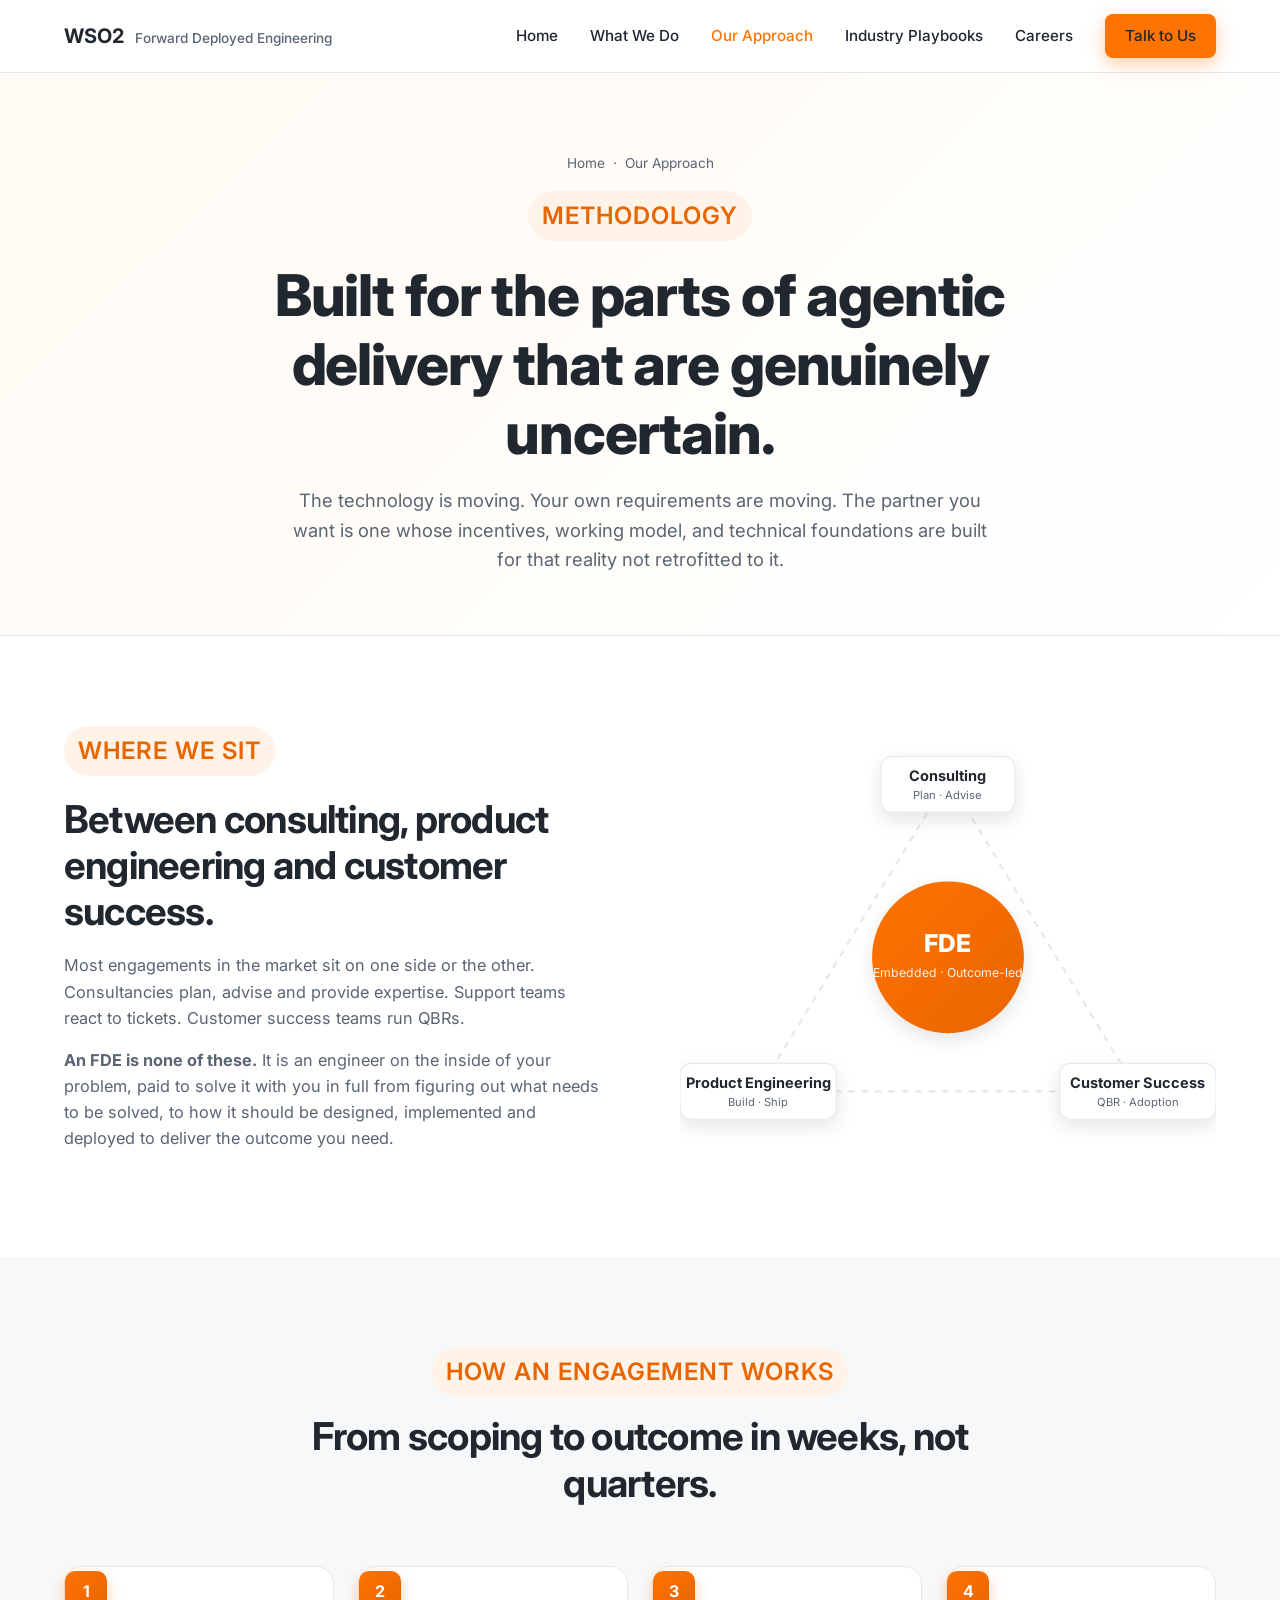
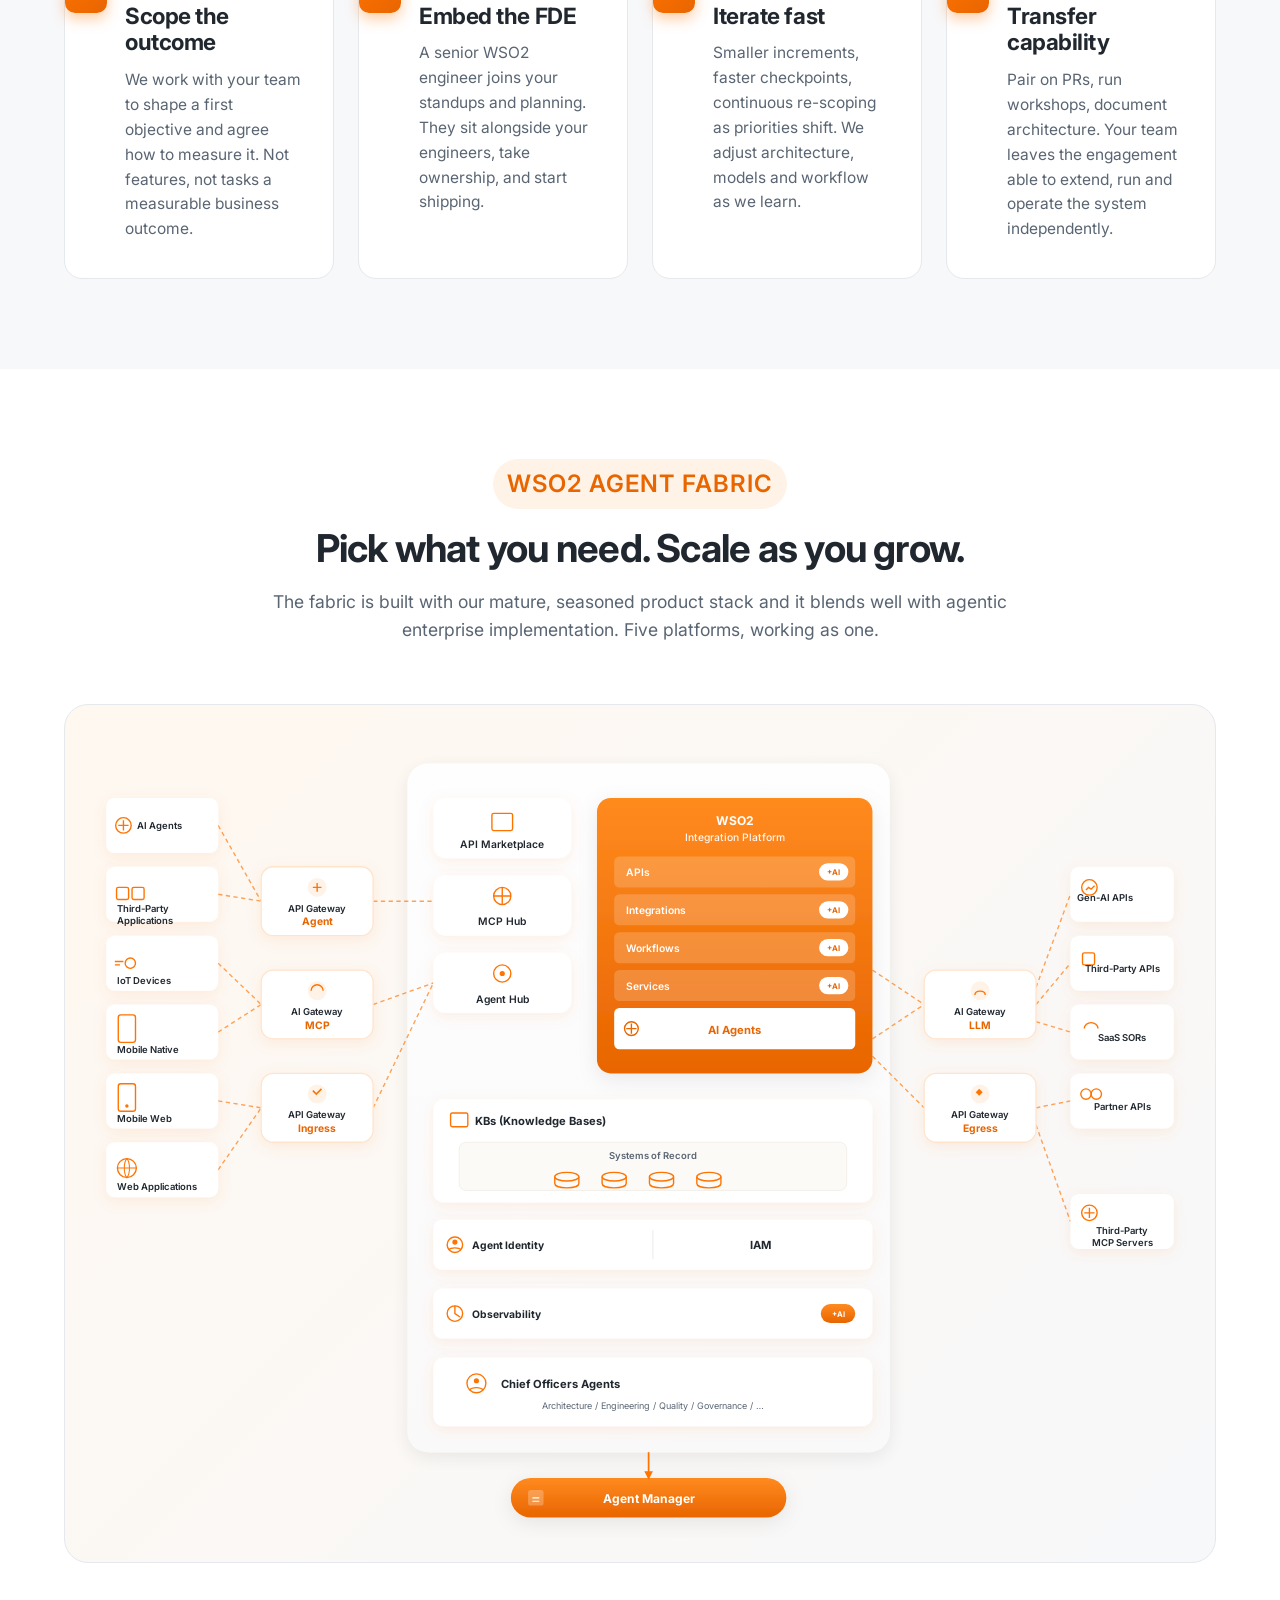
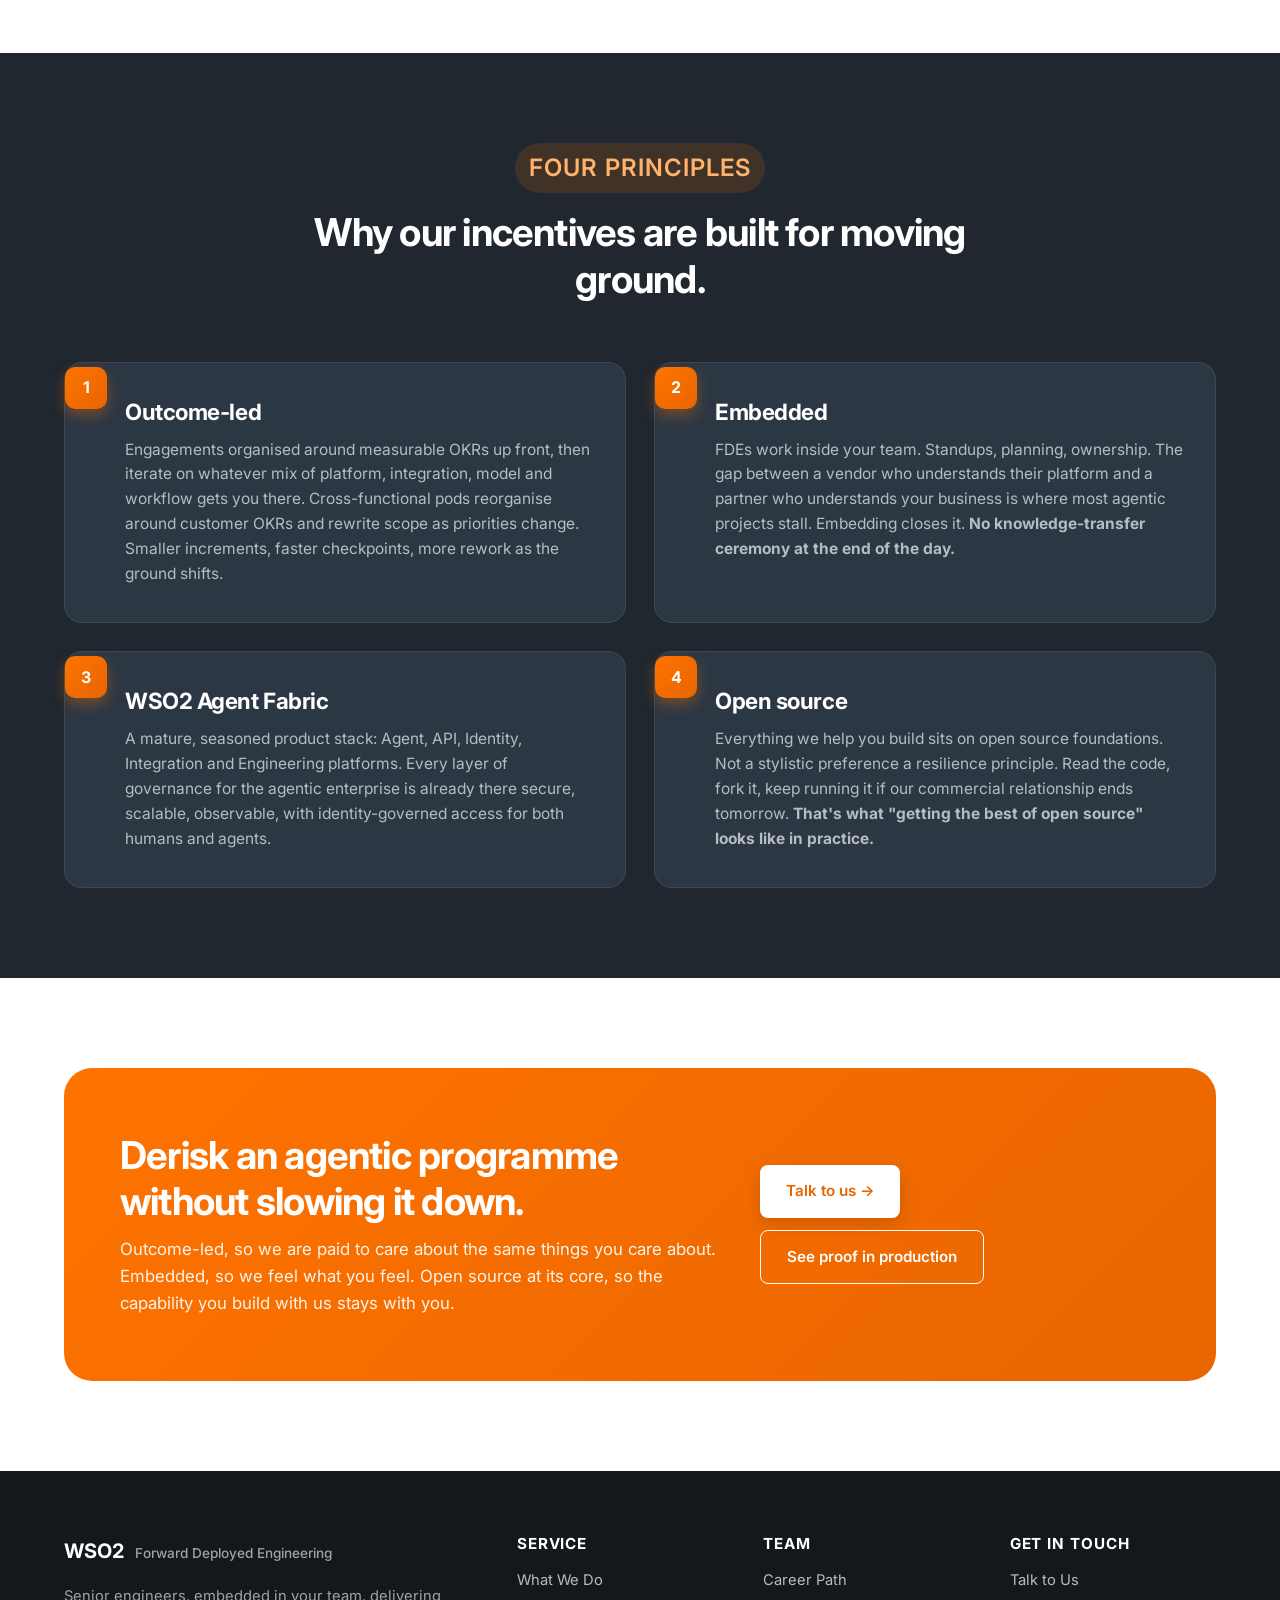
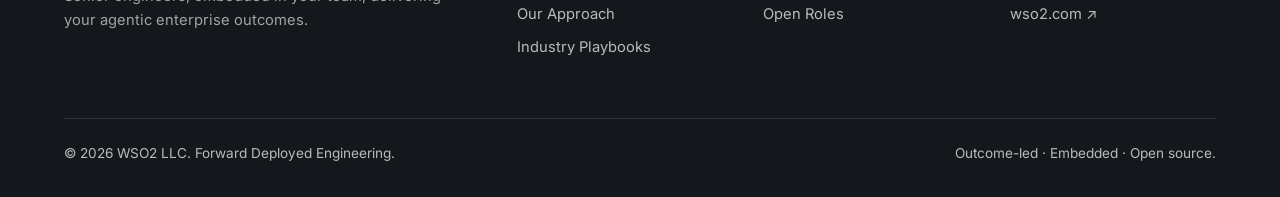
==== commit fc1d9df9: "Rename Business Stories → Industry Playbooks; compact per-vertical cards Renames business-stories.ht" ====
--- a/approach.html
+++ b/approach.html
@@ -32,7 +32,7 @@
             <li><a href="index.html">Home</a></li>
             <li><a href="services.html">What We Do</a></li>
             <li><a href="approach.html" class="active">Our Approach</a></li>
-            <li><a href="business-stories.html">Business Stories</a></li>
+            <li><a href="industry-playbooks.html">Industry Playbooks</a></li>
             <li><a href="careers.html">Careers</a></li>
             <li>
               <a
@@ -299,7 +299,7 @@
       <div class="container">
         <div class="section-head reveal">
           <span class="eyebrow">WSO2 Agent Fabric</span>
-          <h2>The platform stack underneath every FDE engagement.</h2>
+          <h2>Pick what you need. Scale as you grow.</h2>
           <p>
             The fabric is built with our mature, seasoned product stack and it
             blends well with agentic enterprise implementation. Five platforms,
@@ -308,253 +308,1223 @@
         </div>
 
         <div class="reveal">
-          <svg viewBox="0 0 1280 940" xmlns="http://www.w3.org/2000/svg" style="width:100%;height:auto;border-radius:24px;background:linear-gradient(135deg,#FFF8F0 0%,#F7F8FA 100%);padding:24px;border:1px solid #E5E8EC;">
+          <svg
+            viewBox="0 0 1280 940"
+            xmlns="http://www.w3.org/2000/svg"
+            style="
+              width: 100%;
+              height: auto;
+              border-radius: 24px;
+              background: linear-gradient(135deg, #fff8f0 0%, #f7f8fa 100%);
+              padding: 24px;
+              border: 1px solid #e5e8ec;
+            "
+          >
             <defs>
-              <linearGradient id="og-arch" x1="0" y1="0" x2="0" y2="1"><stop offset="0%" stop-color="#FF8A1F"/><stop offset="100%" stop-color="#E86500"/></linearGradient>
-              <linearGradient id="frame-bg" x1="0" y1="0" x2="0" y2="1"><stop offset="0%" stop-color="#FFFFFF"/><stop offset="100%" stop-color="#FAFAFA"/></linearGradient>
-              <filter id="card-sh" x="-50%" y="-50%" width="200%" height="200%"><feDropShadow dx="0" dy="4" stdDeviation="8" flood-color="#FF7300" flood-opacity="0.10"/></filter>
-              <filter id="hard-sh" x="-50%" y="-50%" width="200%" height="200%"><feDropShadow dx="0" dy="6" stdDeviation="12" flood-color="#000" flood-opacity="0.08"/></filter>
+              <linearGradient id="og-arch" x1="0" y1="0" x2="0" y2="1">
+                <stop offset="0%" stop-color="#FF8A1F" />
+                <stop offset="100%" stop-color="#E86500" />
+              </linearGradient>
+              <linearGradient id="frame-bg" x1="0" y1="0" x2="0" y2="1">
+                <stop offset="0%" stop-color="#FFFFFF" />
+                <stop offset="100%" stop-color="#FAFAFA" />
+              </linearGradient>
+              <filter id="card-sh" x="-50%" y="-50%" width="200%" height="200%">
+                <feDropShadow
+                  dx="0"
+                  dy="4"
+                  stdDeviation="8"
+                  flood-color="#FF7300"
+                  flood-opacity="0.10"
+                />
+              </filter>
+              <filter id="hard-sh" x="-50%" y="-50%" width="200%" height="200%">
+                <feDropShadow
+                  dx="0"
+                  dy="6"
+                  stdDeviation="12"
+                  flood-color="#000"
+                  flood-opacity="0.08"
+                />
+              </filter>
             </defs>
 
             <!-- ===== CENTER FRAME ===== -->
-            <rect x="370" y="40" width="560" height="800" rx="24" fill="url(#frame-bg)" filter="url(#hard-sh)" opacity="0.96"/>
+            <rect
+              x="370"
+              y="40"
+              width="560"
+              height="800"
+              rx="24"
+              fill="url(#frame-bg)"
+              filter="url(#hard-sh)"
+              opacity="0.96"
+            />
 
             <!-- ===== CONNECTING LINES (drawn first, sit beneath cards) ===== -->
-            <g stroke="#FF7300" stroke-width="1.6" stroke-dasharray="5 4" fill="none" opacity="0.65">
+            <g
+              stroke="#FF7300"
+              stroke-width="1.6"
+              stroke-dasharray="5 4"
+              fill="none"
+              opacity="0.65"
+            >
               <!-- clients to left gateways -->
-              <path d="M150 112 L200 200"/>
-              <path d="M150 192 L200 200"/>
-              <path d="M150 272 L200 320"/>
-              <path d="M150 352 L200 320"/>
-              <path d="M150 432 L200 440"/>
-              <path d="M150 512 L200 440"/>
+              <path d="M150 112 L200 200" />
+              <path d="M150 192 L200 200" />
+              <path d="M150 272 L200 320" />
+              <path d="M150 352 L200 320" />
+              <path d="M150 432 L200 440" />
+              <path d="M150 512 L200 440" />
               <!-- left gateways to frame -->
-              <path d="M330 200 L400 200"/>
-              <path d="M330 320 L400 295"/>
-              <path d="M330 440 L400 295"/>
+              <path d="M330 200 L400 200" />
+              <path d="M330 320 L400 295" />
+              <path d="M330 440 L400 295" />
               <!-- integration platform to right gateways -->
-              <path d="M910 280 L970 320"/>
-              <path d="M910 360 L970 320"/>
-              <path d="M910 380 L970 440"/>
+              <path d="M910 280 L970 320" />
+              <path d="M910 360 L970 320" />
+              <path d="M910 380 L970 440" />
               <!-- right gateways to right column -->
-              <path d="M1100 300 L1140 192"/>
-              <path d="M1100 320 L1140 272"/>
-              <path d="M1100 340 L1140 352"/>
-              <path d="M1100 440 L1140 432"/>
-              <path d="M1100 460 L1140 572"/>
+              <path d="M1100 300 L1140 192" />
+              <path d="M1100 320 L1140 272" />
+              <path d="M1100 340 L1140 352" />
+              <path d="M1100 440 L1140 432" />
+              <path d="M1100 460 L1140 572" />
             </g>
 
             <!-- ===== LEFT COLUMN: clients ===== -->
             <g font-family="Inter">
-              <rect x="20" y="80" width="130" height="64" rx="10" fill="#FFFFFF" filter="url(#card-sh)"/>
-              <circle cx="40" cy="112" r="9" fill="none" stroke="#FF7300" stroke-width="1.6"/>
-              <path d="M34 112h12 M40 106v12" stroke="#FF7300" stroke-width="1.6"/>
-              <text x="56" y="116" fill="#20272F" font-weight="600" font-size="11">AI Agents</text>
-
-              <rect x="20" y="160" width="130" height="64" rx="10" fill="#FFFFFF" filter="url(#card-sh)"/>
-              <rect x="32" y="184" width="14" height="14" rx="2" fill="none" stroke="#FF7300" stroke-width="1.6"/>
-              <rect x="50" y="184" width="14" height="14" rx="2" fill="none" stroke="#FF7300" stroke-width="1.6"/>
-              <text x="32" y="212" fill="#20272F" font-weight="600" font-size="11">Third-Party</text>
-              <text x="32" y="226" fill="#20272F" font-weight="600" font-size="11">Applications</text>
-
-              <rect x="20" y="240" width="130" height="64" rx="10" fill="#FFFFFF" filter="url(#card-sh)"/>
-              <path d="M30 270h10 M30 274h6" stroke="#FF7300" stroke-width="1.6"/>
-              <circle cx="48" cy="272" r="6" fill="none" stroke="#FF7300" stroke-width="1.6"/>
-              <text x="32" y="296" fill="#20272F" font-weight="600" font-size="11">IoT Devices</text>
-
-              <rect x="20" y="320" width="130" height="64" rx="10" fill="#FFFFFF" filter="url(#card-sh)"/>
-              <rect x="34" y="332" width="20" height="32" rx="3" fill="none" stroke="#FF7300" stroke-width="1.6"/>
-              <text x="32" y="376" fill="#20272F" font-weight="600" font-size="11">Mobile Native</text>
-
-              <rect x="20" y="400" width="130" height="64" rx="10" fill="#FFFFFF" filter="url(#card-sh)"/>
-              <rect x="34" y="412" width="20" height="32" rx="3" fill="none" stroke="#FF7300" stroke-width="1.6"/>
-              <circle cx="44" cy="438" r="2" fill="#FF7300"/>
-              <text x="32" y="456" fill="#20272F" font-weight="600" font-size="11">Mobile Web</text>
-
-              <rect x="20" y="480" width="130" height="64" rx="10" fill="#FFFFFF" filter="url(#card-sh)"/>
-              <circle cx="44" cy="510" r="11" fill="none" stroke="#FF7300" stroke-width="1.6"/>
-              <path d="M33 510h22 M44 499c4 4 4 18 0 22 M44 499c-4 4-4 18 0 22" stroke="#FF7300" stroke-width="1.2" fill="none"/>
-              <text x="32" y="536" fill="#20272F" font-weight="600" font-size="11">Web Applications</text>
+              <rect
+                x="20"
+                y="80"
+                width="130"
+                height="64"
+                rx="10"
+                fill="#FFFFFF"
+                filter="url(#card-sh)"
+              />
+              <circle
+                cx="40"
+                cy="112"
+                r="9"
+                fill="none"
+                stroke="#FF7300"
+                stroke-width="1.6"
+              />
+              <path
+                d="M34 112h12 M40 106v12"
+                stroke="#FF7300"
+                stroke-width="1.6"
+              />
+              <text
+                x="56"
+                y="116"
+                fill="#20272F"
+                font-weight="600"
+                font-size="11"
+              >
+                AI Agents
+              </text>
+
+              <rect
+                x="20"
+                y="160"
+                width="130"
+                height="64"
+                rx="10"
+                fill="#FFFFFF"
+                filter="url(#card-sh)"
+              />
+              <rect
+                x="32"
+                y="184"
+                width="14"
+                height="14"
+                rx="2"
+                fill="none"
+                stroke="#FF7300"
+                stroke-width="1.6"
+              />
+              <rect
+                x="50"
+                y="184"
+                width="14"
+                height="14"
+                rx="2"
+                fill="none"
+                stroke="#FF7300"
+                stroke-width="1.6"
+              />
+              <text
+                x="32"
+                y="212"
+                fill="#20272F"
+                font-weight="600"
+                font-size="11"
+              >
+                Third-Party
+              </text>
+              <text
+                x="32"
+                y="226"
+                fill="#20272F"
+                font-weight="600"
+                font-size="11"
+              >
+                Applications
+              </text>
+
+              <rect
+                x="20"
+                y="240"
+                width="130"
+                height="64"
+                rx="10"
+                fill="#FFFFFF"
+                filter="url(#card-sh)"
+              />
+              <path
+                d="M30 270h10 M30 274h6"
+                stroke="#FF7300"
+                stroke-width="1.6"
+              />
+              <circle
+                cx="48"
+                cy="272"
+                r="6"
+                fill="none"
+                stroke="#FF7300"
+                stroke-width="1.6"
+              />
+              <text
+                x="32"
+                y="296"
+                fill="#20272F"
+                font-weight="600"
+                font-size="11"
+              >
+                IoT Devices
+              </text>
+
+              <rect
+                x="20"
+                y="320"
+                width="130"
+                height="64"
+                rx="10"
+                fill="#FFFFFF"
+                filter="url(#card-sh)"
+              />
+              <rect
+                x="34"
+                y="332"
+                width="20"
+                height="32"
+                rx="3"
+                fill="none"
+                stroke="#FF7300"
+                stroke-width="1.6"
+              />
+              <text
+                x="32"
+                y="376"
+                fill="#20272F"
+                font-weight="600"
+                font-size="11"
+              >
+                Mobile Native
+              </text>
+
+              <rect
+                x="20"
+                y="400"
+                width="130"
+                height="64"
+                rx="10"
+                fill="#FFFFFF"
+                filter="url(#card-sh)"
+              />
+              <rect
+                x="34"
+                y="412"
+                width="20"
+                height="32"
+                rx="3"
+                fill="none"
+                stroke="#FF7300"
+                stroke-width="1.6"
+              />
+              <circle cx="44" cy="438" r="2" fill="#FF7300" />
+              <text
+                x="32"
+                y="456"
+                fill="#20272F"
+                font-weight="600"
+                font-size="11"
+              >
+                Mobile Web
+              </text>
+
+              <rect
+                x="20"
+                y="480"
+                width="130"
+                height="64"
+                rx="10"
+                fill="#FFFFFF"
+                filter="url(#card-sh)"
+              />
+              <circle
+                cx="44"
+                cy="510"
+                r="11"
+                fill="none"
+                stroke="#FF7300"
+                stroke-width="1.6"
+              />
+              <path
+                d="M33 510h22 M44 499c4 4 4 18 0 22 M44 499c-4 4-4 18 0 22"
+                stroke="#FF7300"
+                stroke-width="1.2"
+                fill="none"
+              />
+              <text
+                x="32"
+                y="536"
+                fill="#20272F"
+                font-weight="600"
+                font-size="11"
+              >
+                Web Applications
+              </text>
             </g>
 
             <!-- ===== LEFT GATEWAYS ===== -->
             <g font-family="Inter">
-              <rect x="200" y="160" width="130" height="80" rx="14" fill="#FFFFFF" stroke="#FFE4CC" stroke-width="1.5" filter="url(#card-sh)"/>
-              <circle cx="265" cy="184" r="11" fill="#FFF3E8"/>
-              <path d="M260 184h10 M265 179v10" stroke="#FF7300" stroke-width="1.6"/>
-              <text x="265" y="212" text-anchor="middle" fill="#20272F" font-weight="600" font-size="11">API Gateway</text>
-              <text x="265" y="228" text-anchor="middle" fill="#E86500" font-weight="700" font-size="12">Agent</text>
-
-              <rect x="200" y="280" width="130" height="80" rx="14" fill="#FFFFFF" stroke="#FFE4CC" stroke-width="1.5" filter="url(#card-sh)"/>
-              <circle cx="265" cy="304" r="11" fill="#FFF3E8"/>
-              <path d="M258 304a7 7 0 0114 0" stroke="#FF7300" stroke-width="1.6" fill="none"/>
-              <text x="265" y="332" text-anchor="middle" fill="#20272F" font-weight="600" font-size="11">AI Gateway</text>
-              <text x="265" y="348" text-anchor="middle" fill="#E86500" font-weight="700" font-size="12">MCP</text>
-
-              <rect x="200" y="400" width="130" height="80" rx="14" fill="#FFFFFF" stroke="#FFE4CC" stroke-width="1.5" filter="url(#card-sh)"/>
-              <circle cx="265" cy="424" r="11" fill="#FFF3E8"/>
-              <path d="M260 420l4 4 6-6" stroke="#FF7300" stroke-width="1.8" fill="none"/>
-              <text x="265" y="452" text-anchor="middle" fill="#20272F" font-weight="600" font-size="11">API Gateway</text>
-              <text x="265" y="468" text-anchor="middle" fill="#E86500" font-weight="700" font-size="12">Ingress</text>
+              <rect
+                x="200"
+                y="160"
+                width="130"
+                height="80"
+                rx="14"
+                fill="#FFFFFF"
+                stroke="#FFE4CC"
+                stroke-width="1.5"
+                filter="url(#card-sh)"
+              />
+              <circle cx="265" cy="184" r="11" fill="#FFF3E8" />
+              <path
+                d="M260 184h10 M265 179v10"
+                stroke="#FF7300"
+                stroke-width="1.6"
+              />
+              <text
+                x="265"
+                y="212"
+                text-anchor="middle"
+                fill="#20272F"
+                font-weight="600"
+                font-size="11"
+              >
+                API Gateway
+              </text>
+              <text
+                x="265"
+                y="228"
+                text-anchor="middle"
+                fill="#E86500"
+                font-weight="700"
+                font-size="12"
+              >
+                Agent
+              </text>
+
+              <rect
+                x="200"
+                y="280"
+                width="130"
+                height="80"
+                rx="14"
+                fill="#FFFFFF"
+                stroke="#FFE4CC"
+                stroke-width="1.5"
+                filter="url(#card-sh)"
+              />
+              <circle cx="265" cy="304" r="11" fill="#FFF3E8" />
+              <path
+                d="M258 304a7 7 0 0114 0"
+                stroke="#FF7300"
+                stroke-width="1.6"
+                fill="none"
+              />
+              <text
+                x="265"
+                y="332"
+                text-anchor="middle"
+                fill="#20272F"
+                font-weight="600"
+                font-size="11"
+              >
+                AI Gateway
+              </text>
+              <text
+                x="265"
+                y="348"
+                text-anchor="middle"
+                fill="#E86500"
+                font-weight="700"
+                font-size="12"
+              >
+                MCP
+              </text>
+
+              <rect
+                x="200"
+                y="400"
+                width="130"
+                height="80"
+                rx="14"
+                fill="#FFFFFF"
+                stroke="#FFE4CC"
+                stroke-width="1.5"
+                filter="url(#card-sh)"
+              />
+              <circle cx="265" cy="424" r="11" fill="#FFF3E8" />
+              <path
+                d="M260 420l4 4 6-6"
+                stroke="#FF7300"
+                stroke-width="1.8"
+                fill="none"
+              />
+              <text
+                x="265"
+                y="452"
+                text-anchor="middle"
+                fill="#20272F"
+                font-weight="600"
+                font-size="11"
+              >
+                API Gateway
+              </text>
+              <text
+                x="265"
+                y="468"
+                text-anchor="middle"
+                fill="#E86500"
+                font-weight="700"
+                font-size="12"
+              >
+                Ingress
+              </text>
             </g>
 
             <!-- ===== CENTER TOP CARDS ===== -->
             <g font-family="Inter">
-              <rect x="400" y="80" width="160" height="70" rx="14" fill="#FFFFFF" filter="url(#card-sh)"/>
-              <rect x="468" y="98" width="24" height="20" rx="2" fill="none" stroke="#FF7300" stroke-width="1.6"/>
-              <text x="480" y="138" text-anchor="middle" fill="#20272F" font-weight="600" font-size="12">API Marketplace</text>
-
-              <rect x="400" y="170" width="160" height="70" rx="14" fill="#FFFFFF" filter="url(#card-sh)"/>
-              <circle cx="480" cy="194" r="10" fill="none" stroke="#FF7300" stroke-width="1.6"/>
-              <path d="M480 184v20 M470 194h20" stroke="#FF7300" stroke-width="1.6"/>
-              <text x="480" y="228" text-anchor="middle" fill="#20272F" font-weight="600" font-size="12">MCP Hub</text>
-
-              <rect x="400" y="260" width="160" height="70" rx="14" fill="#FFFFFF" filter="url(#card-sh)"/>
-              <circle cx="480" cy="284" r="10" fill="none" stroke="#FF7300" stroke-width="1.6"/>
-              <circle cx="480" cy="284" r="3" fill="#FF7300"/>
-              <text x="480" y="318" text-anchor="middle" fill="#20272F" font-weight="600" font-size="12">Agent Hub</text>
+              <rect
+                x="400"
+                y="80"
+                width="160"
+                height="70"
+                rx="14"
+                fill="#FFFFFF"
+                filter="url(#card-sh)"
+              />
+              <rect
+                x="468"
+                y="98"
+                width="24"
+                height="20"
+                rx="2"
+                fill="none"
+                stroke="#FF7300"
+                stroke-width="1.6"
+              />
+              <text
+                x="480"
+                y="138"
+                text-anchor="middle"
+                fill="#20272F"
+                font-weight="600"
+                font-size="12"
+              >
+                API Marketplace
+              </text>
+
+              <rect
+                x="400"
+                y="170"
+                width="160"
+                height="70"
+                rx="14"
+                fill="#FFFFFF"
+                filter="url(#card-sh)"
+              />
+              <circle
+                cx="480"
+                cy="194"
+                r="10"
+                fill="none"
+                stroke="#FF7300"
+                stroke-width="1.6"
+              />
+              <path
+                d="M480 184v20 M470 194h20"
+                stroke="#FF7300"
+                stroke-width="1.6"
+              />
+              <text
+                x="480"
+                y="228"
+                text-anchor="middle"
+                fill="#20272F"
+                font-weight="600"
+                font-size="12"
+              >
+                MCP Hub
+              </text>
+
+              <rect
+                x="400"
+                y="260"
+                width="160"
+                height="70"
+                rx="14"
+                fill="#FFFFFF"
+                filter="url(#card-sh)"
+              />
+              <circle
+                cx="480"
+                cy="284"
+                r="10"
+                fill="none"
+                stroke="#FF7300"
+                stroke-width="1.6"
+              />
+              <circle cx="480" cy="284" r="3" fill="#FF7300" />
+              <text
+                x="480"
+                y="318"
+                text-anchor="middle"
+                fill="#20272F"
+                font-weight="600"
+                font-size="12"
+              >
+                Agent Hub
+              </text>
             </g>
 
             <!-- ===== ORANGE INTEGRATION PLATFORM ===== -->
             <g font-family="Inter">
-              <rect x="590" y="80" width="320" height="320" rx="16" fill="url(#og-arch)" filter="url(#hard-sh)"/>
-              <text x="750" y="112" text-anchor="middle" fill="#FFFFFF" font-weight="700" font-size="14">WSO2</text>
-              <text x="750" y="130" text-anchor="middle" fill="#FFFFFF" font-weight="500" font-size="12" opacity="0.92">Integration Platform</text>
-
-              <rect x="610" y="148" width="280" height="36" rx="6" fill="rgba(255,255,255,0.18)"/>
-              <text x="624" y="171" fill="#FFFFFF" font-weight="600" font-size="12">APIs</text>
-              <rect x="848" y="156" width="34" height="20" rx="10" fill="#FFFFFF"/>
-              <text x="865" y="170" text-anchor="middle" fill="#E86500" font-weight="700" font-size="9">+AI</text>
-
-              <rect x="610" y="192" width="280" height="36" rx="6" fill="rgba(255,255,255,0.18)"/>
-              <text x="624" y="215" fill="#FFFFFF" font-weight="600" font-size="12">Integrations</text>
-              <rect x="848" y="200" width="34" height="20" rx="10" fill="#FFFFFF"/>
-              <text x="865" y="214" text-anchor="middle" fill="#E86500" font-weight="700" font-size="9">+AI</text>
-
-              <rect x="610" y="236" width="280" height="36" rx="6" fill="rgba(255,255,255,0.18)"/>
-              <text x="624" y="259" fill="#FFFFFF" font-weight="600" font-size="12">Workflows</text>
-              <rect x="848" y="244" width="34" height="20" rx="10" fill="#FFFFFF"/>
-              <text x="865" y="258" text-anchor="middle" fill="#E86500" font-weight="700" font-size="9">+AI</text>
-
-              <rect x="610" y="280" width="280" height="36" rx="6" fill="rgba(255,255,255,0.18)"/>
-              <text x="624" y="303" fill="#FFFFFF" font-weight="600" font-size="12">Services</text>
-              <rect x="848" y="288" width="34" height="20" rx="10" fill="#FFFFFF"/>
-              <text x="865" y="302" text-anchor="middle" fill="#E86500" font-weight="700" font-size="9">+AI</text>
-
-              <rect x="610" y="324" width="280" height="48" rx="6" fill="#FFFFFF"/>
-              <circle cx="630" cy="348" r="8" fill="none" stroke="#E86500" stroke-width="1.6"/>
-              <path d="M624 348h12 M630 342v12" stroke="#E86500" stroke-width="1.6"/>
-              <text x="750" y="354" text-anchor="middle" fill="#E86500" font-weight="700" font-size="13">AI Agents</text>
+              <rect
+                x="590"
+                y="80"
+                width="320"
+                height="320"
+                rx="16"
+                fill="url(#og-arch)"
+                filter="url(#hard-sh)"
+              />
+              <text
+                x="750"
+                y="112"
+                text-anchor="middle"
+                fill="#FFFFFF"
+                font-weight="700"
+                font-size="14"
+              >
+                WSO2
+              </text>
+              <text
+                x="750"
+                y="130"
+                text-anchor="middle"
+                fill="#FFFFFF"
+                font-weight="500"
+                font-size="12"
+                opacity="0.92"
+              >
+                Integration Platform
+              </text>
+
+              <rect
+                x="610"
+                y="148"
+                width="280"
+                height="36"
+                rx="6"
+                fill="rgba(255,255,255,0.18)"
+              />
+              <text
+                x="624"
+                y="171"
+                fill="#FFFFFF"
+                font-weight="600"
+                font-size="12"
+              >
+                APIs
+              </text>
+              <rect
+                x="848"
+                y="156"
+                width="34"
+                height="20"
+                rx="10"
+                fill="#FFFFFF"
+              />
+              <text
+                x="865"
+                y="170"
+                text-anchor="middle"
+                fill="#E86500"
+                font-weight="700"
+                font-size="9"
+              >
+                +AI
+              </text>
+
+              <rect
+                x="610"
+                y="192"
+                width="280"
+                height="36"
+                rx="6"
+                fill="rgba(255,255,255,0.18)"
+              />
+              <text
+                x="624"
+                y="215"
+                fill="#FFFFFF"
+                font-weight="600"
+                font-size="12"
+              >
+                Integrations
+              </text>
+              <rect
+                x="848"
+                y="200"
+                width="34"
+                height="20"
+                rx="10"
+                fill="#FFFFFF"
+              />
+              <text
+                x="865"
+                y="214"
+                text-anchor="middle"
+                fill="#E86500"
+                font-weight="700"
+                font-size="9"
+              >
+                +AI
+              </text>
+
+              <rect
+                x="610"
+                y="236"
+                width="280"
+                height="36"
+                rx="6"
+                fill="rgba(255,255,255,0.18)"
+              />
+              <text
+                x="624"
+                y="259"
+                fill="#FFFFFF"
+                font-weight="600"
+                font-size="12"
+              >
+                Workflows
+              </text>
+              <rect
+                x="848"
+                y="244"
+                width="34"
+                height="20"
+                rx="10"
+                fill="#FFFFFF"
+              />
+              <text
+                x="865"
+                y="258"
+                text-anchor="middle"
+                fill="#E86500"
+                font-weight="700"
+                font-size="9"
+              >
+                +AI
+              </text>
+
+              <rect
+                x="610"
+                y="280"
+                width="280"
+                height="36"
+                rx="6"
+                fill="rgba(255,255,255,0.18)"
+              />
+              <text
+                x="624"
+                y="303"
+                fill="#FFFFFF"
+                font-weight="600"
+                font-size="12"
+              >
+                Services
+              </text>
+              <rect
+                x="848"
+                y="288"
+                width="34"
+                height="20"
+                rx="10"
+                fill="#FFFFFF"
+              />
+              <text
+                x="865"
+                y="302"
+                text-anchor="middle"
+                fill="#E86500"
+                font-weight="700"
+                font-size="9"
+              >
+                +AI
+              </text>
+
+              <rect
+                x="610"
+                y="324"
+                width="280"
+                height="48"
+                rx="6"
+                fill="#FFFFFF"
+              />
+              <circle
+                cx="630"
+                cy="348"
+                r="8"
+                fill="none"
+                stroke="#E86500"
+                stroke-width="1.6"
+              />
+              <path
+                d="M624 348h12 M630 342v12"
+                stroke="#E86500"
+                stroke-width="1.6"
+              />
+              <text
+                x="750"
+                y="354"
+                text-anchor="middle"
+                fill="#E86500"
+                font-weight="700"
+                font-size="13"
+              >
+                AI Agents
+              </text>
             </g>
 
             <!-- ===== KBs (Knowledge Bases) ===== -->
             <g font-family="Inter">
-              <rect x="400" y="430" width="510" height="120" rx="12" fill="#FFFFFF" filter="url(#card-sh)"/>
-              <rect x="420" y="446" width="20" height="16" rx="2" fill="none" stroke="#FF7300" stroke-width="1.6"/>
-              <text x="448" y="460" fill="#20272F" font-weight="700" font-size="13">KBs (Knowledge Bases)</text>
-              <rect x="430" y="480" width="450" height="56" rx="8" fill="#FBFAF7" stroke="#F2EEE8"/>
-              <text x="655" y="500" text-anchor="middle" fill="#5A6573" font-weight="600" font-size="11">Systems of Record</text>
+              <rect
+                x="400"
+                y="430"
+                width="510"
+                height="120"
+                rx="12"
+                fill="#FFFFFF"
+                filter="url(#card-sh)"
+              />
+              <rect
+                x="420"
+                y="446"
+                width="20"
+                height="16"
+                rx="2"
+                fill="none"
+                stroke="#FF7300"
+                stroke-width="1.6"
+              />
+              <text
+                x="448"
+                y="460"
+                fill="#20272F"
+                font-weight="700"
+                font-size="13"
+              >
+                KBs (Knowledge Bases)
+              </text>
+              <rect
+                x="430"
+                y="480"
+                width="450"
+                height="56"
+                rx="8"
+                fill="#FBFAF7"
+                stroke="#F2EEE8"
+              />
+              <text
+                x="655"
+                y="500"
+                text-anchor="middle"
+                fill="#5A6573"
+                font-weight="600"
+                font-size="11"
+              >
+                Systems of Record
+              </text>
               <g fill="none" stroke="#FF7300" stroke-width="1.6">
-                <ellipse cx="555" cy="520" rx="14" ry="5"/>
-                <path d="M541 520v8c0 3 6 5 14 5s14-2 14-5v-8"/>
+                <ellipse cx="555" cy="520" rx="14" ry="5" />
+                <path d="M541 520v8c0 3 6 5 14 5s14-2 14-5v-8" />
               </g>
               <g fill="none" stroke="#FF7300" stroke-width="1.6">
-                <ellipse cx="610" cy="520" rx="14" ry="5"/>
-                <path d="M596 520v8c0 3 6 5 14 5s14-2 14-5v-8"/>
+                <ellipse cx="610" cy="520" rx="14" ry="5" />
+                <path d="M596 520v8c0 3 6 5 14 5s14-2 14-5v-8" />
               </g>
               <g fill="none" stroke="#FF7300" stroke-width="1.6">
-                <ellipse cx="665" cy="520" rx="14" ry="5"/>
-                <path d="M651 520v8c0 3 6 5 14 5s14-2 14-5v-8"/>
+                <ellipse cx="665" cy="520" rx="14" ry="5" />
+                <path d="M651 520v8c0 3 6 5 14 5s14-2 14-5v-8" />
               </g>
               <g fill="none" stroke="#FF7300" stroke-width="1.6">
-                <ellipse cx="720" cy="520" rx="14" ry="5"/>
-                <path d="M706 520v8c0 3 6 5 14 5s14-2 14-5v-8"/>
+                <ellipse cx="720" cy="520" rx="14" ry="5" />
+                <path d="M706 520v8c0 3 6 5 14 5s14-2 14-5v-8" />
               </g>
             </g>
 
             <!-- ===== Agent Identity / IAM ===== -->
             <g font-family="Inter">
-              <rect x="400" y="570" width="510" height="58" rx="10" fill="#FFFFFF" filter="url(#card-sh)"/>
-              <line x1="655" y1="582" x2="655" y2="616" stroke="#E5E8EC"/>
-              <circle cx="425" cy="599" r="9" fill="none" stroke="#FF7300" stroke-width="1.6"/>
-              <circle cx="425" cy="596" r="3" fill="#FF7300"/>
-              <path d="M418 605c2-3 12-3 14 0" fill="none" stroke="#FF7300" stroke-width="1.6"/>
-              <text x="445" y="604" fill="#20272F" font-weight="700" font-size="12">Agent Identity</text>
-              <text x="780" y="604" text-anchor="middle" fill="#20272F" font-weight="700" font-size="13">IAM</text>
+              <rect
+                x="400"
+                y="570"
+                width="510"
+                height="58"
+                rx="10"
+                fill="#FFFFFF"
+                filter="url(#card-sh)"
+              />
+              <line x1="655" y1="582" x2="655" y2="616" stroke="#E5E8EC" />
+              <circle
+                cx="425"
+                cy="599"
+                r="9"
+                fill="none"
+                stroke="#FF7300"
+                stroke-width="1.6"
+              />
+              <circle cx="425" cy="596" r="3" fill="#FF7300" />
+              <path
+                d="M418 605c2-3 12-3 14 0"
+                fill="none"
+                stroke="#FF7300"
+                stroke-width="1.6"
+              />
+              <text
+                x="445"
+                y="604"
+                fill="#20272F"
+                font-weight="700"
+                font-size="12"
+              >
+                Agent Identity
+              </text>
+              <text
+                x="780"
+                y="604"
+                text-anchor="middle"
+                fill="#20272F"
+                font-weight="700"
+                font-size="13"
+              >
+                IAM
+              </text>
             </g>
 
             <!-- ===== Observability ===== -->
             <g font-family="Inter">
-              <rect x="400" y="650" width="510" height="58" rx="10" fill="#FFFFFF" filter="url(#card-sh)"/>
-              <circle cx="425" cy="679" r="9" fill="none" stroke="#FF7300" stroke-width="1.6"/>
-              <path d="M425 670v9l6 4" stroke="#FF7300" stroke-width="1.6" fill="none"/>
-              <text x="445" y="684" fill="#20272F" font-weight="700" font-size="12">Observability</text>
-              <rect x="850" y="668" width="40" height="22" rx="11" fill="url(#og-arch)"/>
-              <text x="870" y="683" text-anchor="middle" fill="#FFFFFF" font-weight="700" font-size="9">+AI</text>
+              <rect
+                x="400"
+                y="650"
+                width="510"
+                height="58"
+                rx="10"
+                fill="#FFFFFF"
+                filter="url(#card-sh)"
+              />
+              <circle
+                cx="425"
+                cy="679"
+                r="9"
+                fill="none"
+                stroke="#FF7300"
+                stroke-width="1.6"
+              />
+              <path
+                d="M425 670v9l6 4"
+                stroke="#FF7300"
+                stroke-width="1.6"
+                fill="none"
+              />
+              <text
+                x="445"
+                y="684"
+                fill="#20272F"
+                font-weight="700"
+                font-size="12"
+              >
+                Observability
+              </text>
+              <rect
+                x="850"
+                y="668"
+                width="40"
+                height="22"
+                rx="11"
+                fill="url(#og-arch)"
+              />
+              <text
+                x="870"
+                y="683"
+                text-anchor="middle"
+                fill="#FFFFFF"
+                font-weight="700"
+                font-size="9"
+              >
+                +AI
+              </text>
             </g>
 
             <!-- ===== Chief Officers Agents ===== -->
             <g font-family="Inter">
-              <rect x="400" y="730" width="510" height="80" rx="12" fill="#FFFFFF" filter="url(#card-sh)"/>
-              <circle cx="450" cy="760" r="11" fill="none" stroke="#FF7300" stroke-width="1.6"/>
-              <circle cx="450" cy="757" r="3" fill="#FF7300"/>
-              <path d="M442 768c3-4 13-4 16 0" stroke="#FF7300" stroke-width="1.6" fill="none"/>
-              <text x="478" y="765" fill="#20272F" font-weight="700" font-size="13">Chief Officers Agents</text>
-              <text x="655" y="790" text-anchor="middle" fill="#5A6573" font-size="10.5">Architecture / Engineering / Quality / Governance / …</text>
+              <rect
+                x="400"
+                y="730"
+                width="510"
+                height="80"
+                rx="12"
+                fill="#FFFFFF"
+                filter="url(#card-sh)"
+              />
+              <circle
+                cx="450"
+                cy="760"
+                r="11"
+                fill="none"
+                stroke="#FF7300"
+                stroke-width="1.6"
+              />
+              <circle cx="450" cy="757" r="3" fill="#FF7300" />
+              <path
+                d="M442 768c3-4 13-4 16 0"
+                stroke="#FF7300"
+                stroke-width="1.6"
+                fill="none"
+              />
+              <text
+                x="478"
+                y="765"
+                fill="#20272F"
+                font-weight="700"
+                font-size="13"
+              >
+                Chief Officers Agents
+              </text>
+              <text
+                x="655"
+                y="790"
+                text-anchor="middle"
+                fill="#5A6573"
+                font-size="10.5"
+              >
+                Architecture / Engineering / Quality / Governance / …
+              </text>
             </g>
 
             <!-- ===== Agent Manager ===== -->
             <g>
-              <rect x="490" y="870" width="320" height="46" rx="23" fill="url(#og-arch)" filter="url(#hard-sh)"/>
-              <rect x="510" y="884" width="18" height="18" rx="3" fill="rgba(255,255,255,0.25)"/>
-              <path d="M515 893h8 M515 897h8" stroke="#FFFFFF" stroke-width="1.4"/>
-              <text x="650" y="899" text-anchor="middle" fill="#FFFFFF" font-family="Inter" font-weight="700" font-size="14">Agent Manager</text>
+              <rect
+                x="490"
+                y="870"
+                width="320"
+                height="46"
+                rx="23"
+                fill="url(#og-arch)"
+                filter="url(#hard-sh)"
+              />
+              <rect
+                x="510"
+                y="884"
+                width="18"
+                height="18"
+                rx="3"
+                fill="rgba(255,255,255,0.25)"
+              />
+              <path
+                d="M515 893h8 M515 897h8"
+                stroke="#FFFFFF"
+                stroke-width="1.4"
+              />
+              <text
+                x="650"
+                y="899"
+                text-anchor="middle"
+                fill="#FFFFFF"
+                font-family="Inter"
+                font-weight="700"
+                font-size="14"
+              >
+                Agent Manager
+              </text>
             </g>
 
             <!-- arrow from frame down to Agent Manager -->
-            <path d="M650 840 L650 868" stroke="#FF7300" stroke-width="2"/>
-            <polygon points="650,872 645,862 655,862" fill="#FF7300"/>
+            <path d="M650 840 L650 868" stroke="#FF7300" stroke-width="2" />
+            <polygon points="650,872 645,862 655,862" fill="#FF7300" />
 
             <!-- ===== RIGHT GATEWAYS ===== -->
             <g font-family="Inter">
-              <rect x="970" y="280" width="130" height="80" rx="14" fill="#FFFFFF" stroke="#FFE4CC" stroke-width="1.5" filter="url(#card-sh)"/>
-              <circle cx="1035" cy="304" r="11" fill="#FFF3E8"/>
-              <path d="M1029 309c0-6 12-6 12 0" stroke="#FF7300" stroke-width="1.6" fill="none"/>
-              <text x="1035" y="332" text-anchor="middle" fill="#20272F" font-weight="600" font-size="11">AI Gateway</text>
-              <text x="1035" y="348" text-anchor="middle" fill="#E86500" font-weight="700" font-size="12">LLM</text>
-
-              <rect x="970" y="400" width="130" height="80" rx="14" fill="#FFFFFF" stroke="#FFE4CC" stroke-width="1.5" filter="url(#card-sh)"/>
-              <circle cx="1035" cy="424" r="11" fill="#FFF3E8"/>
-              <path d="M1030 422l4-4 4 4 -4 4z" fill="#FF7300"/>
-              <text x="1035" y="452" text-anchor="middle" fill="#20272F" font-weight="600" font-size="11">API Gateway</text>
-              <text x="1035" y="468" text-anchor="middle" fill="#E86500" font-weight="700" font-size="12">Egress</text>
+              <rect
+                x="970"
+                y="280"
+                width="130"
+                height="80"
+                rx="14"
+                fill="#FFFFFF"
+                stroke="#FFE4CC"
+                stroke-width="1.5"
+                filter="url(#card-sh)"
+              />
+              <circle cx="1035" cy="304" r="11" fill="#FFF3E8" />
+              <path
+                d="M1029 309c0-6 12-6 12 0"
+                stroke="#FF7300"
+                stroke-width="1.6"
+                fill="none"
+              />
+              <text
+                x="1035"
+                y="332"
+                text-anchor="middle"
+                fill="#20272F"
+                font-weight="600"
+                font-size="11"
+              >
+                AI Gateway
+              </text>
+              <text
+                x="1035"
+                y="348"
+                text-anchor="middle"
+                fill="#E86500"
+                font-weight="700"
+                font-size="12"
+              >
+                LLM
+              </text>
+
+              <rect
+                x="970"
+                y="400"
+                width="130"
+                height="80"
+                rx="14"
+                fill="#FFFFFF"
+                stroke="#FFE4CC"
+                stroke-width="1.5"
+                filter="url(#card-sh)"
+              />
+              <circle cx="1035" cy="424" r="11" fill="#FFF3E8" />
+              <path d="M1030 422l4-4 4 4 -4 4z" fill="#FF7300" />
+              <text
+                x="1035"
+                y="452"
+                text-anchor="middle"
+                fill="#20272F"
+                font-weight="600"
+                font-size="11"
+              >
+                API Gateway
+              </text>
+              <text
+                x="1035"
+                y="468"
+                text-anchor="middle"
+                fill="#E86500"
+                font-weight="700"
+                font-size="12"
+              >
+                Egress
+              </text>
             </g>
 
             <!-- ===== RIGHT COLUMN: external services ===== -->
             <g font-family="Inter">
-              <rect x="1140" y="160" width="120" height="64" rx="10" fill="#FFFFFF" filter="url(#card-sh)"/>
-              <circle cx="1162" cy="184" r="9" fill="none" stroke="#FF7300" stroke-width="1.6"/>
-              <path d="M1158 187l3-3 3 2 4-4" stroke="#FF7300" stroke-width="1.6" fill="none"/>
-              <text x="1180" y="200" text-anchor="middle" fill="#20272F" font-weight="600" font-size="11">Gen-AI APIs</text>
-
-              <rect x="1140" y="240" width="120" height="64" rx="10" fill="#FFFFFF" filter="url(#card-sh)"/>
-              <rect x="1154" y="260" width="14" height="14" rx="2" fill="none" stroke="#FF7300" stroke-width="1.6"/>
-              <text x="1200" y="282" text-anchor="middle" fill="#20272F" font-weight="600" font-size="11">Third-Party APIs</text>
-
-              <rect x="1140" y="320" width="120" height="64" rx="10" fill="#FFFFFF" filter="url(#card-sh)"/>
-              <path d="M1156 348c0-4 4-7 8-7s8 3 8 7" stroke="#FF7300" stroke-width="1.6" fill="none"/>
-              <text x="1200" y="362" text-anchor="middle" fill="#20272F" font-weight="600" font-size="11">SaaS SORs</text>
-
-              <rect x="1140" y="400" width="120" height="64" rx="10" fill="#FFFFFF" filter="url(#card-sh)"/>
-              <circle cx="1158" cy="424" r="6" fill="none" stroke="#FF7300" stroke-width="1.6"/>
-              <circle cx="1170" cy="424" r="6" fill="none" stroke="#FF7300" stroke-width="1.6"/>
-              <text x="1200" y="442" text-anchor="middle" fill="#20272F" font-weight="600" font-size="11">Partner APIs</text>
-
-              <rect x="1140" y="540" width="120" height="64" rx="10" fill="#FFFFFF" filter="url(#card-sh)"/>
-              <circle cx="1162" cy="562" r="9" fill="none" stroke="#FF7300" stroke-width="1.6"/>
-              <path d="M1156 562h12 M1162 556v12" stroke="#FF7300" stroke-width="1.6"/>
-              <text x="1200" y="586" text-anchor="middle" fill="#20272F" font-weight="600" font-size="11">Third-Party</text>
-              <text x="1200" y="600" text-anchor="middle" fill="#20272F" font-weight="600" font-size="11">MCP Servers</text>
+              <rect
+                x="1140"
+                y="160"
+                width="120"
+                height="64"
+                rx="10"
+                fill="#FFFFFF"
+                filter="url(#card-sh)"
+              />
+              <circle
+                cx="1162"
+                cy="184"
+                r="9"
+                fill="none"
+                stroke="#FF7300"
+                stroke-width="1.6"
+              />
+              <path
+                d="M1158 187l3-3 3 2 4-4"
+                stroke="#FF7300"
+                stroke-width="1.6"
+                fill="none"
+              />
+              <text
+                x="1180"
+                y="200"
+                text-anchor="middle"
+                fill="#20272F"
+                font-weight="600"
+                font-size="11"
+              >
+                Gen-AI APIs
+              </text>
+
+              <rect
+                x="1140"
+                y="240"
+                width="120"
+                height="64"
+                rx="10"
+                fill="#FFFFFF"
+                filter="url(#card-sh)"
+              />
+              <rect
+                x="1154"
+                y="260"
+                width="14"
+                height="14"
+                rx="2"
+                fill="none"
+                stroke="#FF7300"
+                stroke-width="1.6"
+              />
+              <text
+                x="1200"
+                y="282"
+                text-anchor="middle"
+                fill="#20272F"
+                font-weight="600"
+                font-size="11"
+              >
+                Third-Party APIs
+              </text>
+
+              <rect
+                x="1140"
+                y="320"
+                width="120"
+                height="64"
+                rx="10"
+                fill="#FFFFFF"
+                filter="url(#card-sh)"
+              />
+              <path
+                d="M1156 348c0-4 4-7 8-7s8 3 8 7"
+                stroke="#FF7300"
+                stroke-width="1.6"
+                fill="none"
+              />
+              <text
+                x="1200"
+                y="362"
+                text-anchor="middle"
+                fill="#20272F"
+                font-weight="600"
+                font-size="11"
+              >
+                SaaS SORs
+              </text>
+
+              <rect
+                x="1140"
+                y="400"
+                width="120"
+                height="64"
+                rx="10"
+                fill="#FFFFFF"
+                filter="url(#card-sh)"
+              />
+              <circle
+                cx="1158"
+                cy="424"
+                r="6"
+                fill="none"
+                stroke="#FF7300"
+                stroke-width="1.6"
+              />
+              <circle
+                cx="1170"
+                cy="424"
+                r="6"
+                fill="none"
+                stroke="#FF7300"
+                stroke-width="1.6"
+              />
+              <text
+                x="1200"
+                y="442"
+                text-anchor="middle"
+                fill="#20272F"
+                font-weight="600"
+                font-size="11"
+              >
+                Partner APIs
+              </text>
+
+              <rect
+                x="1140"
+                y="540"
+                width="120"
+                height="64"
+                rx="10"
+                fill="#FFFFFF"
+                filter="url(#card-sh)"
+              />
+              <circle
+                cx="1162"
+                cy="562"
+                r="9"
+                fill="none"
+                stroke="#FF7300"
+                stroke-width="1.6"
+              />
+              <path
+                d="M1156 562h12 M1162 556v12"
+                stroke="#FF7300"
+                stroke-width="1.6"
+              />
+              <text
+                x="1200"
+                y="586"
+                text-anchor="middle"
+                fill="#20272F"
+                font-weight="600"
+                font-size="11"
+              >
+                Third-Party
+              </text>
+              <text
+                x="1200"
+                y="600"
+                text-anchor="middle"
+                fill="#20272F"
+                font-weight="600"
+                font-size="11"
+              >
+                MCP Servers
+              </text>
             </g>
           </svg>
         </div>
@@ -643,7 +1613,7 @@
           </div>
           <div class="cta-actions">
             <a href="contact.html" class="btn btn-primary">Talk to us →</a>
-            <a href="business-stories.html" class="btn btn-secondary"
+            <a href="industry-playbooks.html" class="btn btn-secondary"
               >See proof in production</a
             >
           </div>
@@ -673,7 +1643,7 @@
             <ul>
               <li><a href="services.html">What We Do</a></li>
               <li><a href="approach.html">Our Approach</a></li>
-              <li><a href="business-stories.html">Business Stories</a></li>
+              <li><a href="industry-playbooks.html">Industry Playbooks</a></li>
             </ul>
           </div>
           <div>
--- a/assets/styles.css
+++ b/assets/styles.css
@@ -296,7 +296,7 @@
   background: var(--wso2-orange-soft);
   color: var(--wso2-orange-deep);
   border-radius: 100px;
-  font-size: 0.82rem;
+  font-size: 1.5rem;
   font-weight: 600;
   letter-spacing: 0.04em;
   text-transform: uppercase;
@@ -685,7 +685,9 @@
 .path-step:nth-child(even) .desc:first-child {
   visibility: hidden;
 }
-.path-step:nth-child(odd) .desc:first-child { text-align: right; }
+.path-step:nth-child(odd) .desc:first-child {
+  text-align: right;
+}
 .path-step h4 {
   color: var(--wso2-orange-deep);
   margin-bottom: 6px;
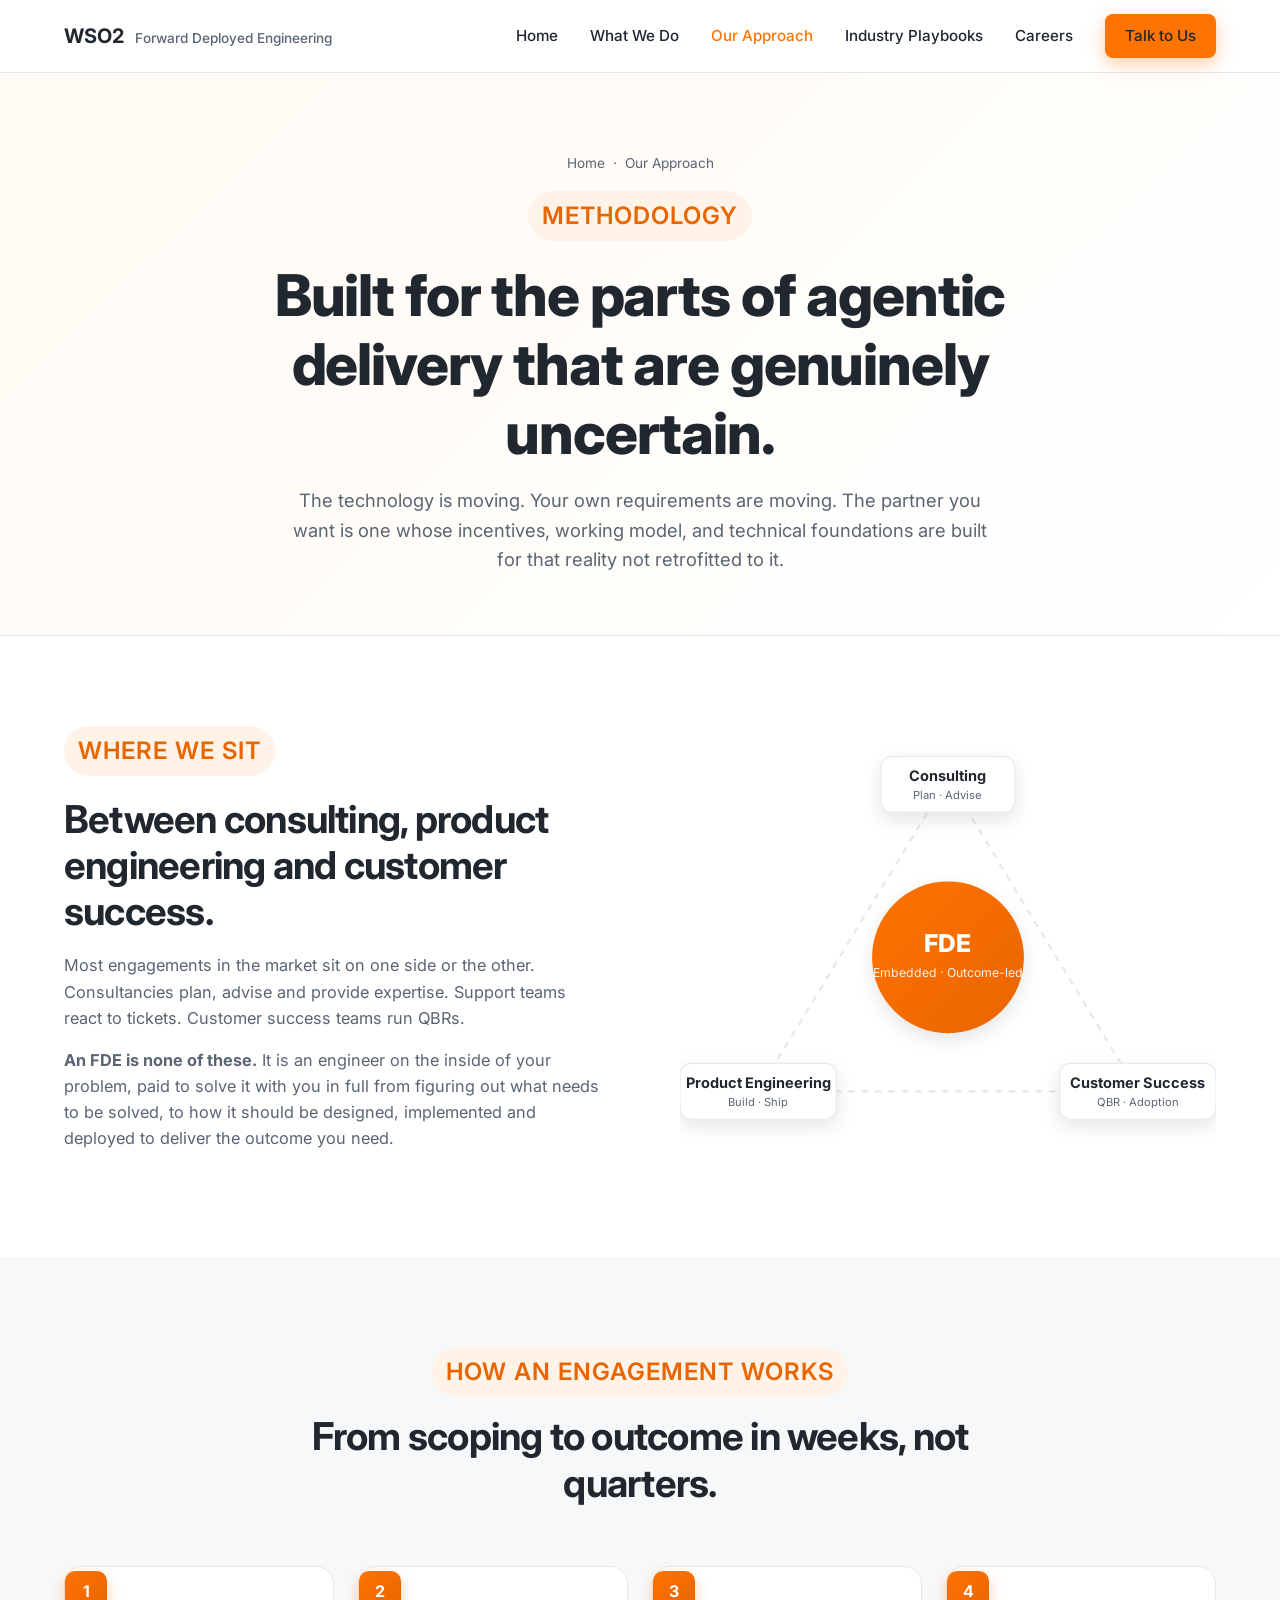
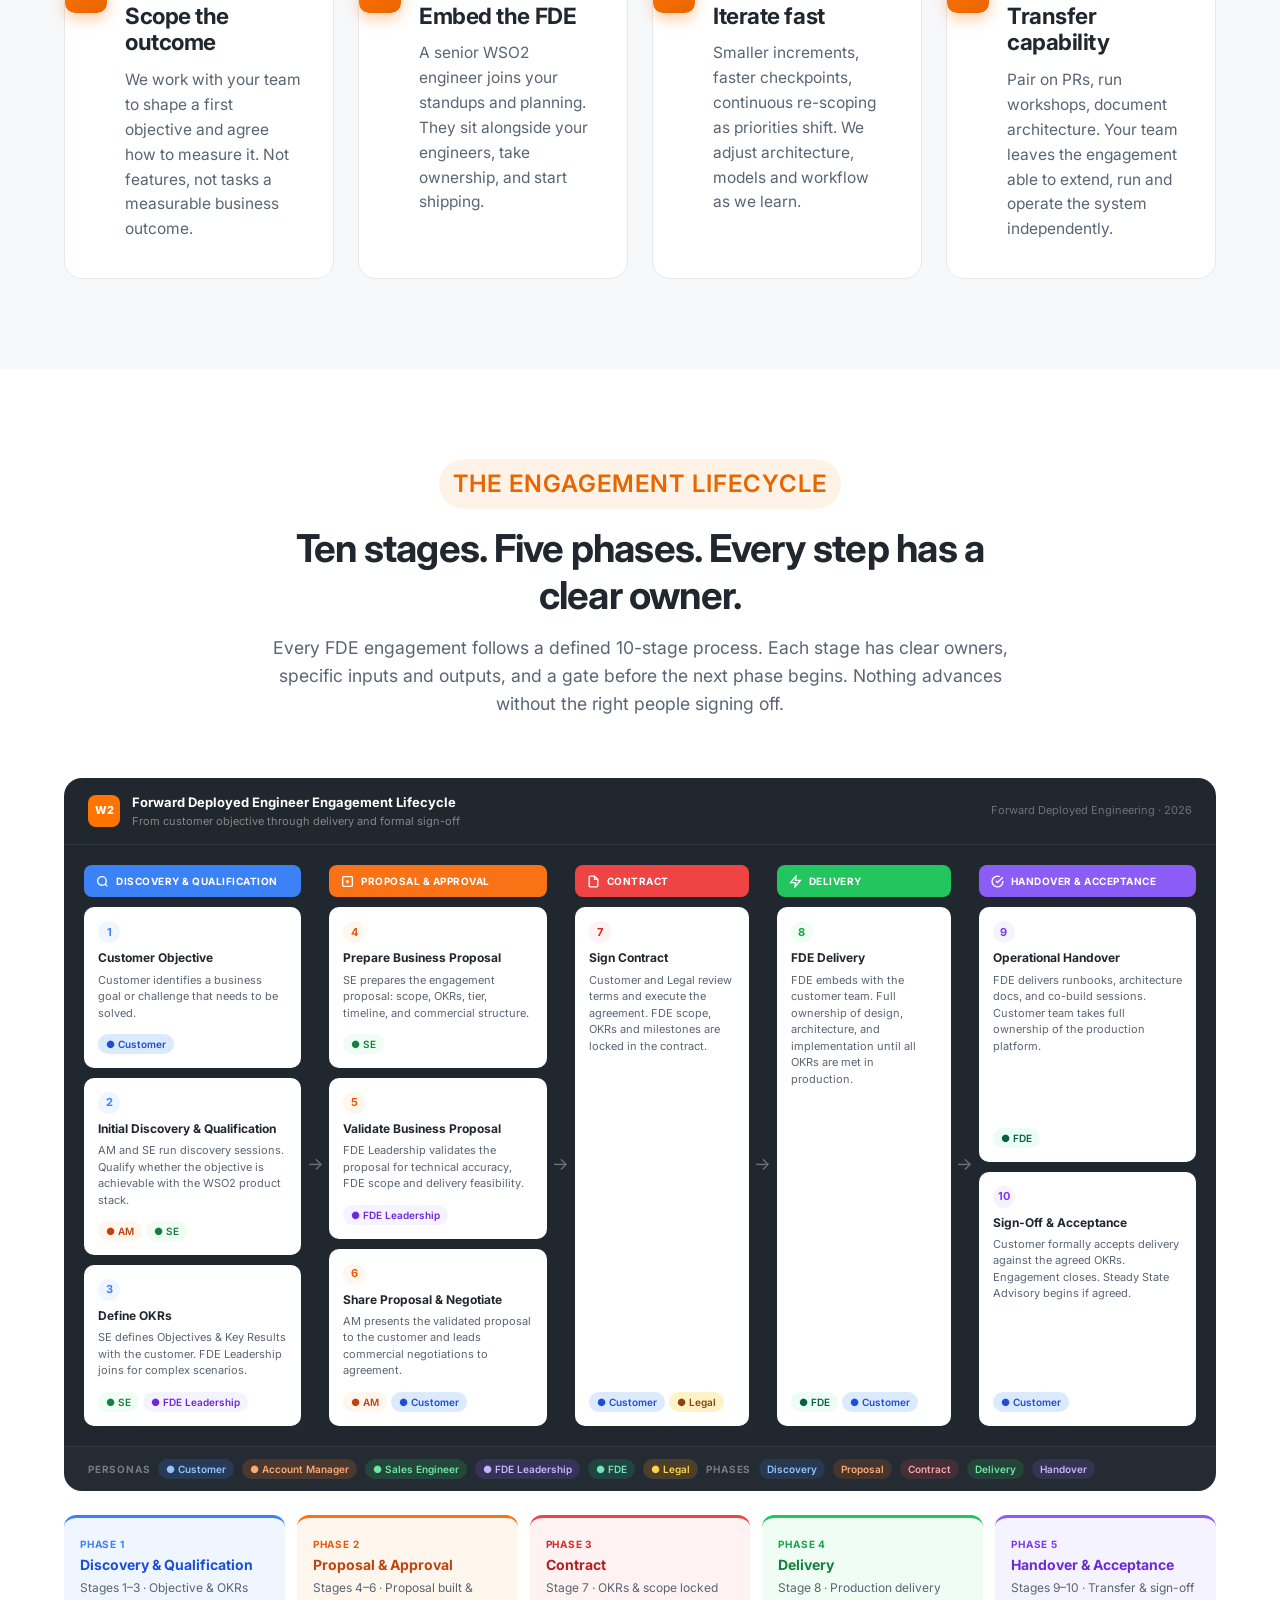
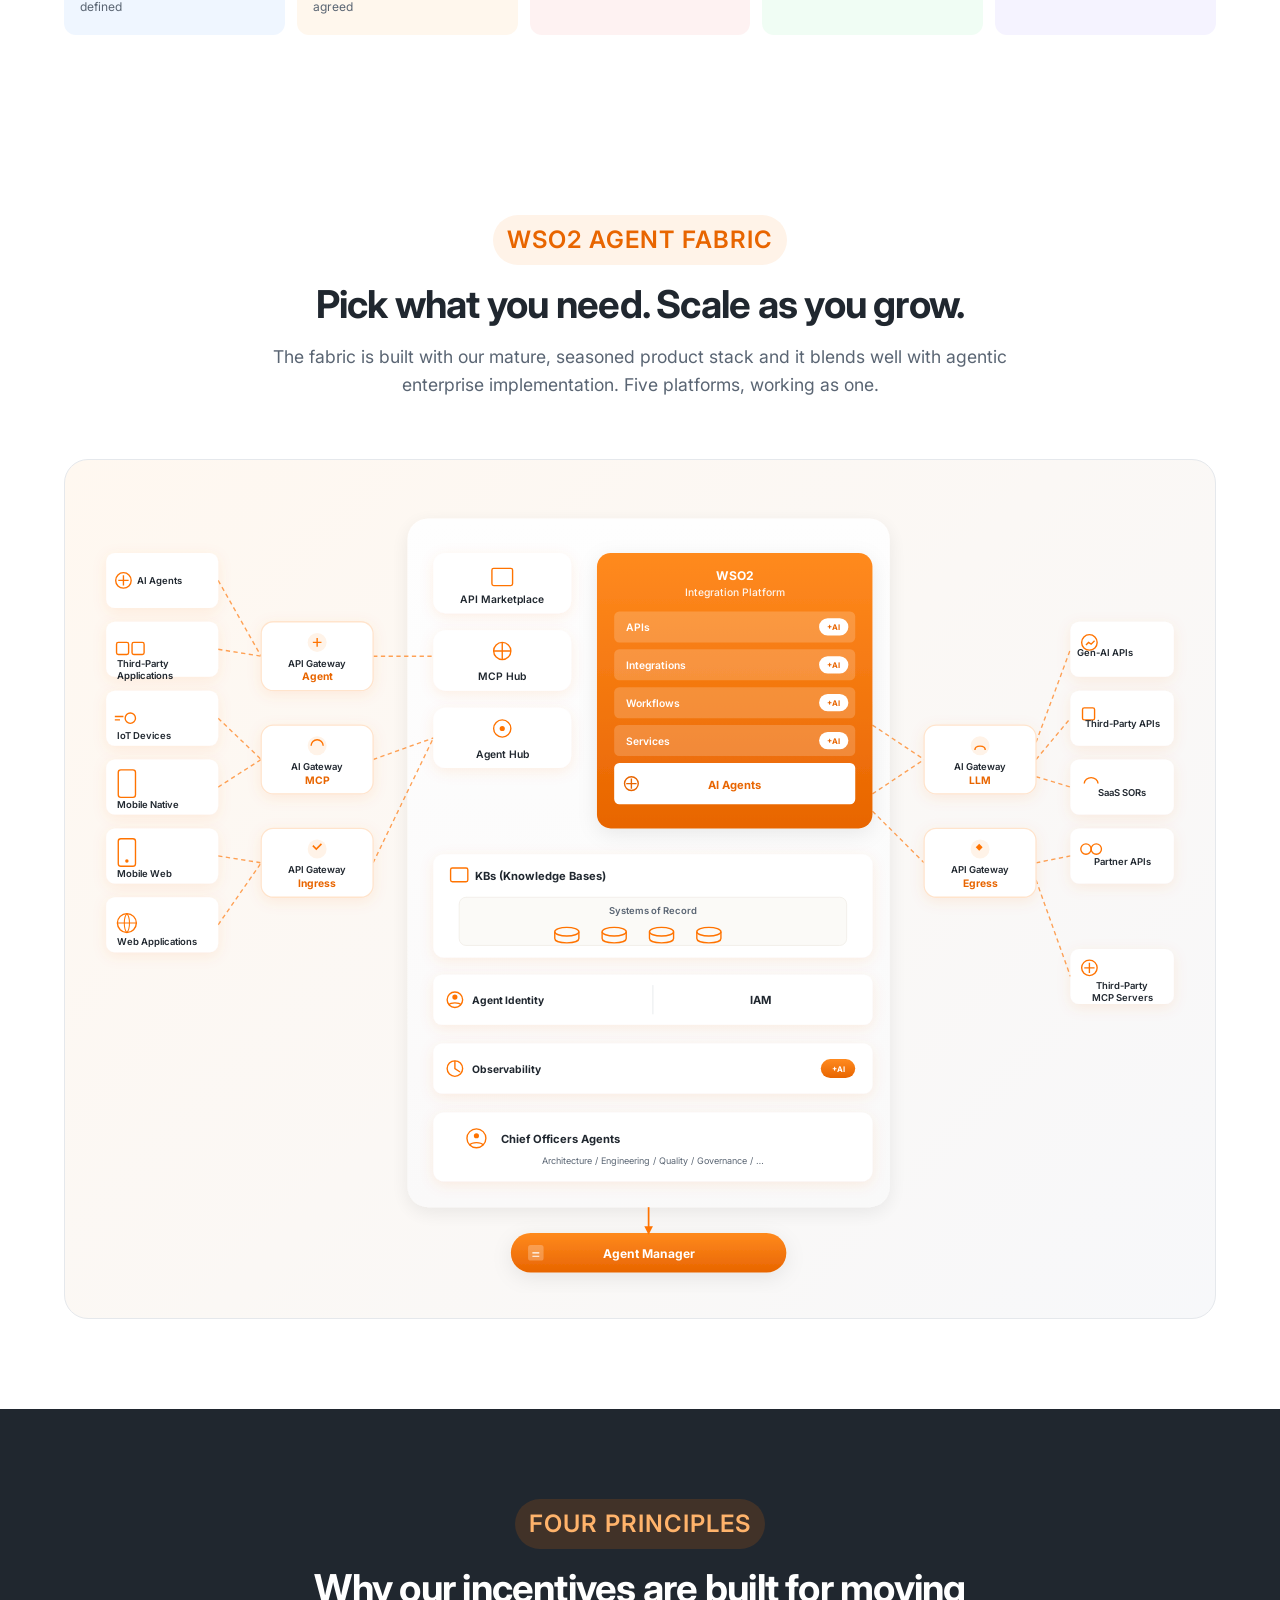
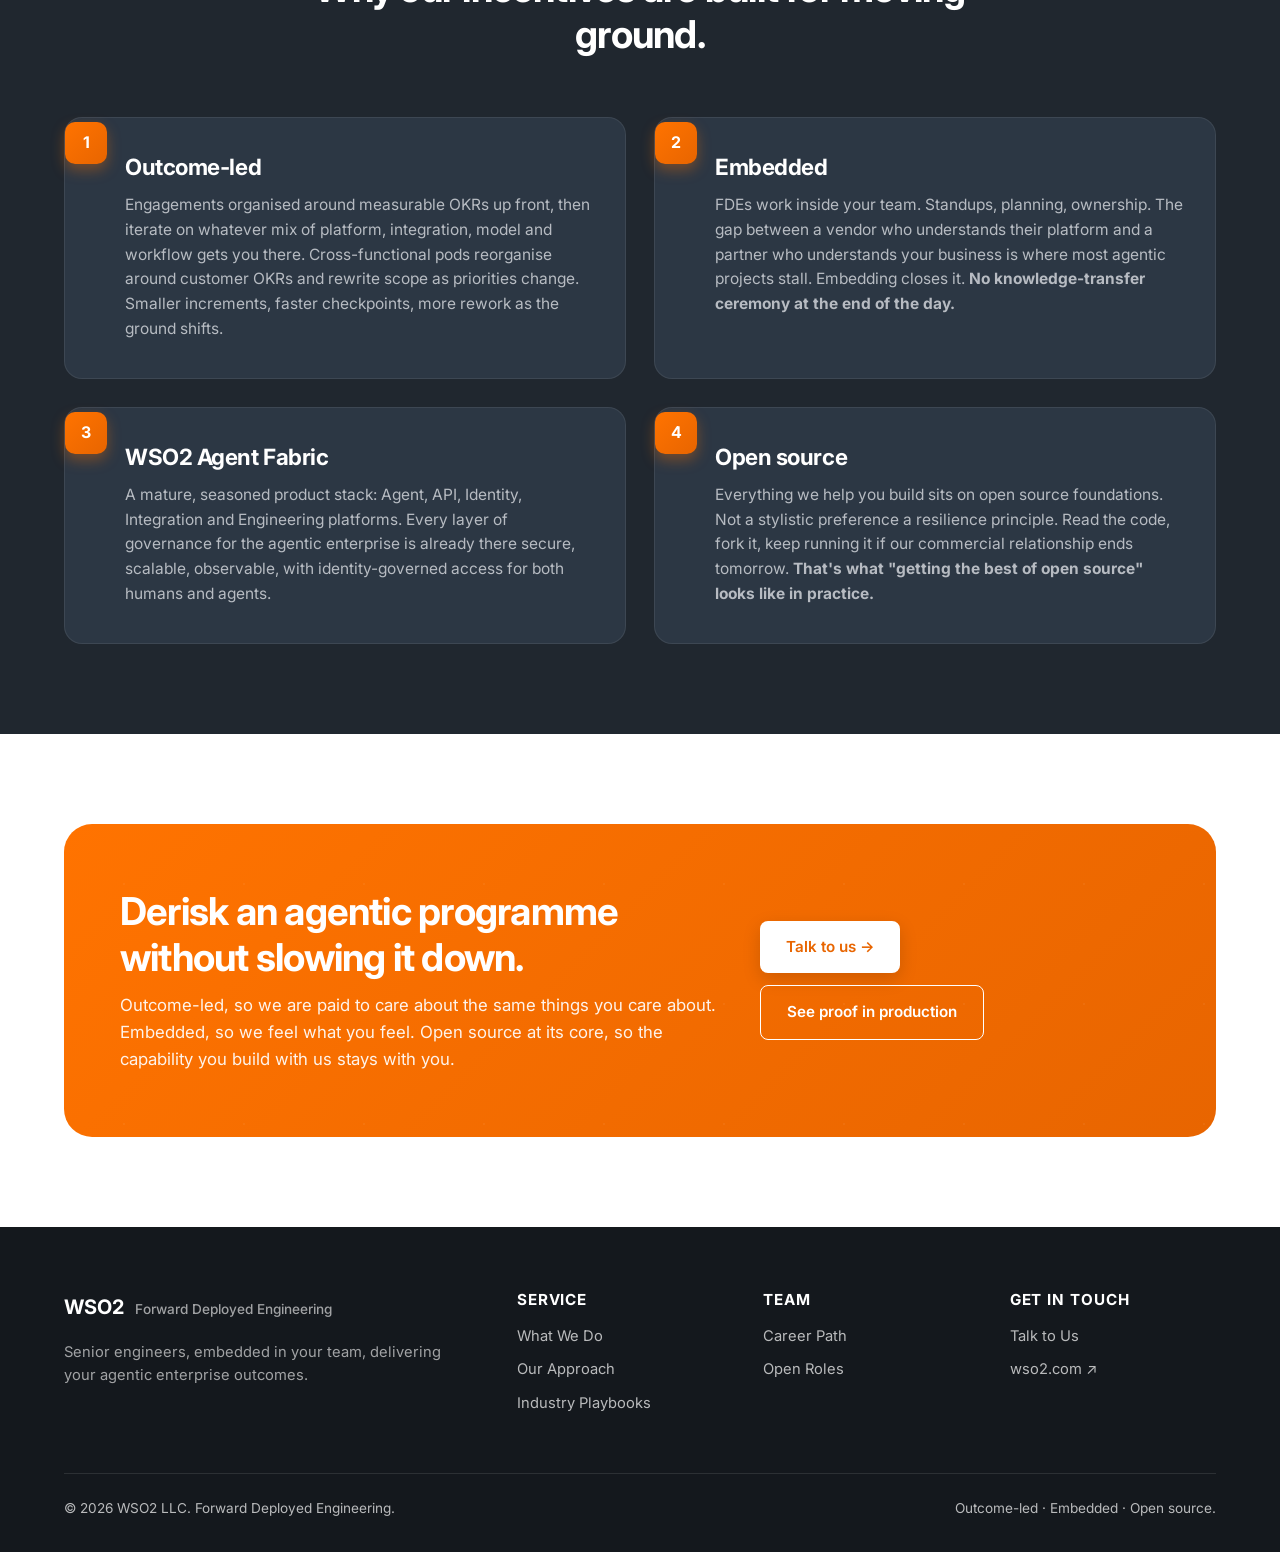
==== commit 30404918: "Add Engagement Lifecycle section to approach.html 10-stage, 5-phase lifecycle diagram (HTML+CSS) mat" ====
--- a/approach.html
+++ b/approach.html
@@ -14,6 +14,83 @@
       rel="stylesheet"
     />
     <link rel="stylesheet" href="assets/styles.css" />
+    <style>
+    /* ── Engagement Lifecycle ───────────────────────────── */
+    .lc-diagram {
+      background: var(--wso2-navy); border-radius: 18px;
+      overflow: hidden; margin-bottom: 24px;
+    }
+    .lc-diagram-header {
+      display: flex; align-items: center; justify-content: space-between;
+      padding: 14px 24px;
+      border-bottom: 1px solid rgba(255,255,255,0.08);
+    }
+    .lc-brand { display: flex; align-items: center; gap: 12px; }
+    .lc-brand-mark {
+      width: 32px; height: 32px; border-radius: 8px;
+      background: var(--wso2-orange); color: white;
+      font-weight: 800; font-size: 11px;
+      display: grid; place-items: center; flex-shrink: 0;
+    }
+    .lc-brand-title { color: white; font-weight: 700; font-size: 13px; }
+    .lc-brand-sub   { color: rgba(255,255,255,0.45); font-size: 11px; }
+    .lc-brand-meta  { color: rgba(255,255,255,0.35); font-size: 11px; flex-shrink: 0; }
+
+    .lc-cols {
+      display: flex; align-items: stretch; gap: 0;
+      padding: 20px; overflow-x: auto;
+    }
+    .lc-col     { flex: 1; min-width: 180px; display: flex; flex-direction: column; gap: 10px; }
+    .lc-col-sm  { flex: 0.8; min-width: 160px; }
+
+    .lc-phase-bar {
+      display: flex; align-items: center; gap: 7px;
+      padding: 8px 12px; border-radius: 8px;
+      color: white; font-weight: 700; font-size: 10px;
+      text-transform: uppercase; letter-spacing: 0.05em; flex-shrink: 0;
+    }
+    .lc-stage {
+      background: white; border-radius: 10px; padding: 14px;
+      flex: 1; display: flex; flex-direction: column; gap: 5px;
+    }
+    .lc-stage-n {
+      width: 22px; height: 22px; border-radius: 50%;
+      font-weight: 700; font-size: 11px;
+      display: grid; place-items: center; flex-shrink: 0; margin-bottom: 2px;
+    }
+    .lc-stage-title { font-size: 12px; font-weight: 700; color: #20272F; line-height: 1.35; }
+    .lc-stage-desc  { font-size: 11px; color: #5A6573; line-height: 1.5; margin: 0; flex: 1; }
+    .lc-chips       { display: flex; flex-wrap: wrap; gap: 4px; margin-top: auto; padding-top: 8px; }
+    .lc-chip        { font-size: 10px; font-weight: 600; padding: 2px 8px; border-radius: 12px; }
+    .lc-arrow-sep {
+      display: flex; align-items: center; justify-content: center;
+      width: 28px; flex-shrink: 0; margin-top: 36px;
+      color: rgba(255,255,255,0.35); font-size: 1.1rem;
+    }
+    .lc-legend {
+      display: flex; align-items: center; flex-wrap: wrap; gap: 8px;
+      padding: 12px 24px;
+      border-top: 1px solid rgba(255,255,255,0.06);
+      background: rgba(255,255,255,0.02);
+    }
+    .lc-legend-label {
+      font-size: 10px; font-weight: 700; letter-spacing: 0.08em;
+      color: rgba(255,255,255,0.38); text-transform: uppercase;
+    }
+    .lc-legend-sep { flex-basis: 100%; height: 0; display: none; }
+    @media (max-width: 700px) { .lc-legend-sep { display: block; } }
+
+    /* Phase summary cards */
+    .lc-phases-summary {
+      display: grid; grid-template-columns: repeat(5,1fr); gap: 12px; margin-top: 0;
+    }
+    @media (max-width: 900px) { .lc-phases-summary { grid-template-columns: repeat(2,1fr); } }
+    @media (max-width: 480px) { .lc-phases-summary { grid-template-columns: 1fr; } }
+    .lc-phase-card  { border-radius: 12px; padding: 18px 16px; }
+    .lc-phase-num   { font-size: 10px; font-weight: 700; letter-spacing: 0.08em; text-transform: uppercase; display: block; margin-bottom: 4px; }
+    .lc-phase-name  { font-weight: 700; font-size: 14px; margin-bottom: 4px; line-height: 1.3; }
+    .lc-phase-stages{ font-size: 12px; color: #5A6573; }
+    </style>
   </head>
   <body>
     <header class="nav">
@@ -291,6 +368,207 @@
             </p>
           </div>
         </div>
+      </div>
+    </section>
+
+    <!-- ===== ENGAGEMENT LIFECYCLE ===== -->
+    <section>
+      <div class="container">
+        <div class="section-head reveal">
+          <span class="eyebrow">The Engagement Lifecycle</span>
+          <h2>Ten stages. Five phases. Every step has a clear owner.</h2>
+          <p>Every FDE engagement follows a defined 10-stage process. Each stage has clear owners, specific inputs and outputs, and a gate before the next phase begins. Nothing advances without the right people signing off.</p>
+        </div>
+
+        <div class="lc-diagram reveal">
+          <!-- header -->
+          <div class="lc-diagram-header">
+            <div class="lc-brand">
+              <div class="lc-brand-mark">W2</div>
+              <div>
+                <div class="lc-brand-title">Forward Deployed Engineer Engagement Lifecycle</div>
+                <div class="lc-brand-sub">From customer objective through delivery and formal sign-off</div>
+              </div>
+            </div>
+            <div class="lc-brand-meta">Forward Deployed Engineering · 2026</div>
+          </div>
+
+          <!-- phase columns -->
+          <div class="lc-cols">
+
+            <!-- Phase 1 — Discovery -->
+            <div class="lc-col">
+              <div class="lc-phase-bar" style="background:#3B82F6;">
+                <svg width="13" height="13" viewBox="0 0 24 24" fill="none" stroke="white" stroke-width="2.5"><circle cx="11" cy="11" r="8"/><path d="M21 21l-4.35-4.35"/></svg>
+                Discovery &amp; Qualification
+              </div>
+              <div class="lc-stage">
+                <div class="lc-stage-n" style="background:#EFF6FF;color:#3B82F6;">1</div>
+                <div class="lc-stage-title">Customer Objective</div>
+                <p class="lc-stage-desc">Customer identifies a business goal or challenge that needs to be solved.</p>
+                <div class="lc-chips"><span class="lc-chip" style="background:#DBEAFE;color:#1D4ED8;">● Customer</span></div>
+              </div>
+              <div class="lc-stage">
+                <div class="lc-stage-n" style="background:#EFF6FF;color:#3B82F6;">2</div>
+                <div class="lc-stage-title">Initial Discovery &amp; Qualification</div>
+                <p class="lc-stage-desc">AM and SE run discovery sessions. Qualify whether the objective is achievable with the WSO2 product stack.</p>
+                <div class="lc-chips">
+                  <span class="lc-chip" style="background:#FFF7ED;color:#C2410C;">● AM</span>
+                  <span class="lc-chip" style="background:#F0FDF4;color:#15803D;">● SE</span>
+                </div>
+              </div>
+              <div class="lc-stage">
+                <div class="lc-stage-n" style="background:#EFF6FF;color:#3B82F6;">3</div>
+                <div class="lc-stage-title">Define OKRs</div>
+                <p class="lc-stage-desc">SE defines Objectives &amp; Key Results with the customer. FDE Leadership joins for complex scenarios.</p>
+                <div class="lc-chips">
+                  <span class="lc-chip" style="background:#F0FDF4;color:#15803D;">● SE</span>
+                  <span class="lc-chip" style="background:#F5F3FF;color:#6D28D9;">● FDE Leadership</span>
+                </div>
+              </div>
+            </div>
+
+            <div class="lc-arrow-sep">→</div>
+
+            <!-- Phase 2 — Proposal -->
+            <div class="lc-col">
+              <div class="lc-phase-bar" style="background:#F97316;">
+                <svg width="13" height="13" viewBox="0 0 24 24" fill="none" stroke="white" stroke-width="2.5"><rect x="3" y="3" width="18" height="18" rx="2"/><path d="M9 12h6M12 9v6"/></svg>
+                Proposal &amp; Approval
+              </div>
+              <div class="lc-stage">
+                <div class="lc-stage-n" style="background:#FFF7ED;color:#EA580C;">4</div>
+                <div class="lc-stage-title">Prepare Business Proposal</div>
+                <p class="lc-stage-desc">SE prepares the engagement proposal: scope, OKRs, tier, timeline, and commercial structure.</p>
+                <div class="lc-chips"><span class="lc-chip" style="background:#F0FDF4;color:#15803D;">● SE</span></div>
+              </div>
+              <div class="lc-stage">
+                <div class="lc-stage-n" style="background:#FFF7ED;color:#EA580C;">5</div>
+                <div class="lc-stage-title">Validate Business Proposal</div>
+                <p class="lc-stage-desc">FDE Leadership validates the proposal for technical accuracy, FDE scope and delivery feasibility.</p>
+                <div class="lc-chips"><span class="lc-chip" style="background:#F5F3FF;color:#6D28D9;">● FDE Leadership</span></div>
+              </div>
+              <div class="lc-stage">
+                <div class="lc-stage-n" style="background:#FFF7ED;color:#EA580C;">6</div>
+                <div class="lc-stage-title">Share Proposal &amp; Negotiate</div>
+                <p class="lc-stage-desc">AM presents the validated proposal to the customer and leads commercial negotiations to agreement.</p>
+                <div class="lc-chips">
+                  <span class="lc-chip" style="background:#FFF7ED;color:#C2410C;">● AM</span>
+                  <span class="lc-chip" style="background:#DBEAFE;color:#1D4ED8;">● Customer</span>
+                </div>
+              </div>
+            </div>
+
+            <div class="lc-arrow-sep">→</div>
+
+            <!-- Phase 3 — Contract -->
+            <div class="lc-col lc-col-sm">
+              <div class="lc-phase-bar" style="background:#EF4444;">
+                <svg width="13" height="13" viewBox="0 0 24 24" fill="none" stroke="white" stroke-width="2.5"><path d="M14 2H6a2 2 0 00-2 2v16a2 2 0 002 2h12a2 2 0 002-2V8z"/><path d="M14 2v6h6"/></svg>
+                Contract
+              </div>
+              <div class="lc-stage">
+                <div class="lc-stage-n" style="background:#FEF2F2;color:#DC2626;">7</div>
+                <div class="lc-stage-title">Sign Contract</div>
+                <p class="lc-stage-desc">Customer and Legal review terms and execute the agreement. FDE scope, OKRs and milestones are locked in the contract.</p>
+                <div class="lc-chips">
+                  <span class="lc-chip" style="background:#DBEAFE;color:#1D4ED8;">● Customer</span>
+                  <span class="lc-chip" style="background:#FEF3C7;color:#92400E;">● Legal</span>
+                </div>
+              </div>
+            </div>
+
+            <div class="lc-arrow-sep">→</div>
+
+            <!-- Phase 4 — Delivery -->
+            <div class="lc-col lc-col-sm">
+              <div class="lc-phase-bar" style="background:#22C55E;">
+                <svg width="13" height="13" viewBox="0 0 24 24" fill="none" stroke="white" stroke-width="2.5"><polygon points="13 2 3 14 12 14 11 22 21 10 12 10 13 2"/></svg>
+                Delivery
+              </div>
+              <div class="lc-stage">
+                <div class="lc-stage-n" style="background:#F0FDF4;color:#16A34A;">8</div>
+                <div class="lc-stage-title">FDE Delivery</div>
+                <p class="lc-stage-desc">FDE embeds with the customer team. Full ownership of design, architecture, and implementation until all OKRs are met in production.</p>
+                <div class="lc-chips">
+                  <span class="lc-chip" style="background:#ECFDF5;color:#065F46;">● FDE</span>
+                  <span class="lc-chip" style="background:#DBEAFE;color:#1D4ED8;">● Customer</span>
+                </div>
+              </div>
+            </div>
+
+            <div class="lc-arrow-sep">→</div>
+
+            <!-- Phase 5 — Handover -->
+            <div class="lc-col">
+              <div class="lc-phase-bar" style="background:#8B5CF6;">
+                <svg width="13" height="13" viewBox="0 0 24 24" fill="none" stroke="white" stroke-width="2.5"><path d="M22 11.08V12a10 10 0 11-5.93-9.14"/><polyline points="22 4 12 14.01 9 11.01"/></svg>
+                Handover &amp; Acceptance
+              </div>
+              <div class="lc-stage">
+                <div class="lc-stage-n" style="background:#F5F3FF;color:#7C3AED;">9</div>
+                <div class="lc-stage-title">Operational Handover</div>
+                <p class="lc-stage-desc">FDE delivers runbooks, architecture docs, and co-build sessions. Customer team takes full ownership of the production platform.</p>
+                <div class="lc-chips"><span class="lc-chip" style="background:#ECFDF5;color:#065F46;">● FDE</span></div>
+              </div>
+              <div class="lc-stage">
+                <div class="lc-stage-n" style="background:#F5F3FF;color:#7C3AED;">10</div>
+                <div class="lc-stage-title">Sign-Off &amp; Acceptance</div>
+                <p class="lc-stage-desc">Customer formally accepts delivery against the agreed OKRs. Engagement closes. Steady State Advisory begins if agreed.</p>
+                <div class="lc-chips"><span class="lc-chip" style="background:#DBEAFE;color:#1D4ED8;">● Customer</span></div>
+              </div>
+            </div>
+
+          </div><!-- /lc-cols -->
+
+          <!-- legend -->
+          <div class="lc-legend">
+            <span class="lc-legend-label">Personas</span>
+            <span class="lc-chip" style="background:rgba(59,130,246,0.18);color:#93C5FD;">● Customer</span>
+            <span class="lc-chip" style="background:rgba(249,115,22,0.18);color:#FCA974;">● Account Manager</span>
+            <span class="lc-chip" style="background:rgba(34,197,94,0.18);color:#6EE7A0;">● Sales Engineer</span>
+            <span class="lc-chip" style="background:rgba(139,92,246,0.18);color:#C4B5FD;">● FDE Leadership</span>
+            <span class="lc-chip" style="background:rgba(16,185,129,0.18);color:#6EE7B7;">● FDE</span>
+            <span class="lc-chip" style="background:rgba(245,158,11,0.18);color:#FCD34D;">● Legal</span>
+            <span class="lc-legend-sep"></span>
+            <span class="lc-legend-label">Phases</span>
+            <span class="lc-chip" style="background:rgba(59,130,246,0.15);color:#93C5FD;">Discovery</span>
+            <span class="lc-chip" style="background:rgba(249,115,22,0.15);color:#FCA974;">Proposal</span>
+            <span class="lc-chip" style="background:rgba(239,68,68,0.15);color:#FCA5A5;">Contract</span>
+            <span class="lc-chip" style="background:rgba(34,197,94,0.15);color:#6EE7A0;">Delivery</span>
+            <span class="lc-chip" style="background:rgba(139,92,246,0.15);color:#C4B5FD;">Handover</span>
+          </div>
+        </div><!-- /lc-diagram -->
+
+        <!-- phase summary cards -->
+        <div class="lc-phases-summary reveal">
+          <div class="lc-phase-card" style="border-top:3px solid #3B82F6;background:#EFF6FF;">
+            <span class="lc-phase-num" style="color:#3B82F6;">Phase 1</span>
+            <div class="lc-phase-name" style="color:#1D4ED8;">Discovery &amp; Qualification</div>
+            <div class="lc-phase-stages">Stages 1–3 · Objective &amp; OKRs defined</div>
+          </div>
+          <div class="lc-phase-card" style="border-top:3px solid #F97316;background:#FFF7ED;">
+            <span class="lc-phase-num" style="color:#EA580C;">Phase 2</span>
+            <div class="lc-phase-name" style="color:#C2410C;">Proposal &amp; Approval</div>
+            <div class="lc-phase-stages">Stages 4–6 · Proposal built &amp; agreed</div>
+          </div>
+          <div class="lc-phase-card" style="border-top:3px solid #EF4444;background:#FEF2F2;">
+            <span class="lc-phase-num" style="color:#DC2626;">Phase 3</span>
+            <div class="lc-phase-name" style="color:#B91C1C;">Contract</div>
+            <div class="lc-phase-stages">Stage 7 · OKRs &amp; scope locked</div>
+          </div>
+          <div class="lc-phase-card" style="border-top:3px solid #22C55E;background:#F0FDF4;">
+            <span class="lc-phase-num" style="color:#16A34A;">Phase 4</span>
+            <div class="lc-phase-name" style="color:#15803D;">Delivery</div>
+            <div class="lc-phase-stages">Stage 8 · Production delivery</div>
+          </div>
+          <div class="lc-phase-card" style="border-top:3px solid #8B5CF6;background:#F5F3FF;">
+            <span class="lc-phase-num" style="color:#7C3AED;">Phase 5</span>
+            <div class="lc-phase-name" style="color:#6D28D9;">Handover &amp; Acceptance</div>
+            <div class="lc-phase-stages">Stages 9–10 · Transfer &amp; sign-off</div>
+          </div>
+        </div>
+
       </div>
     </section>
 
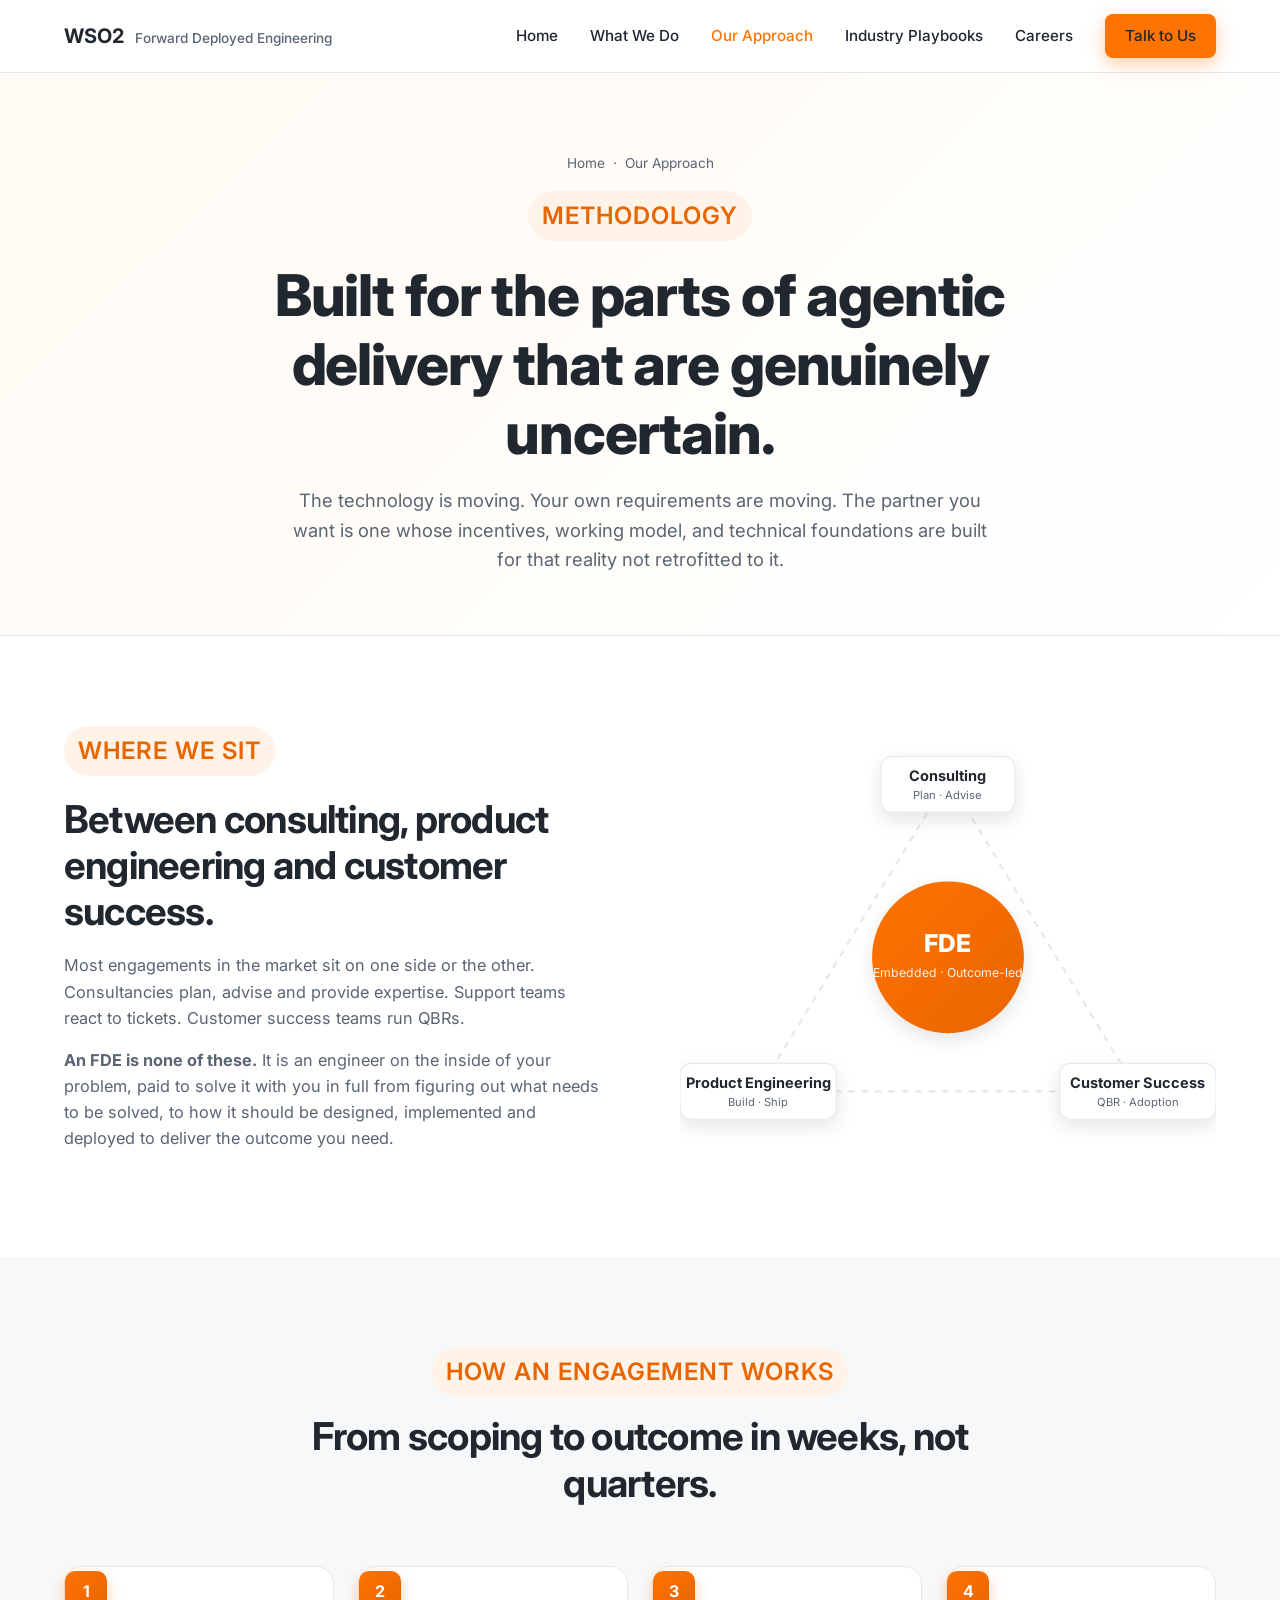
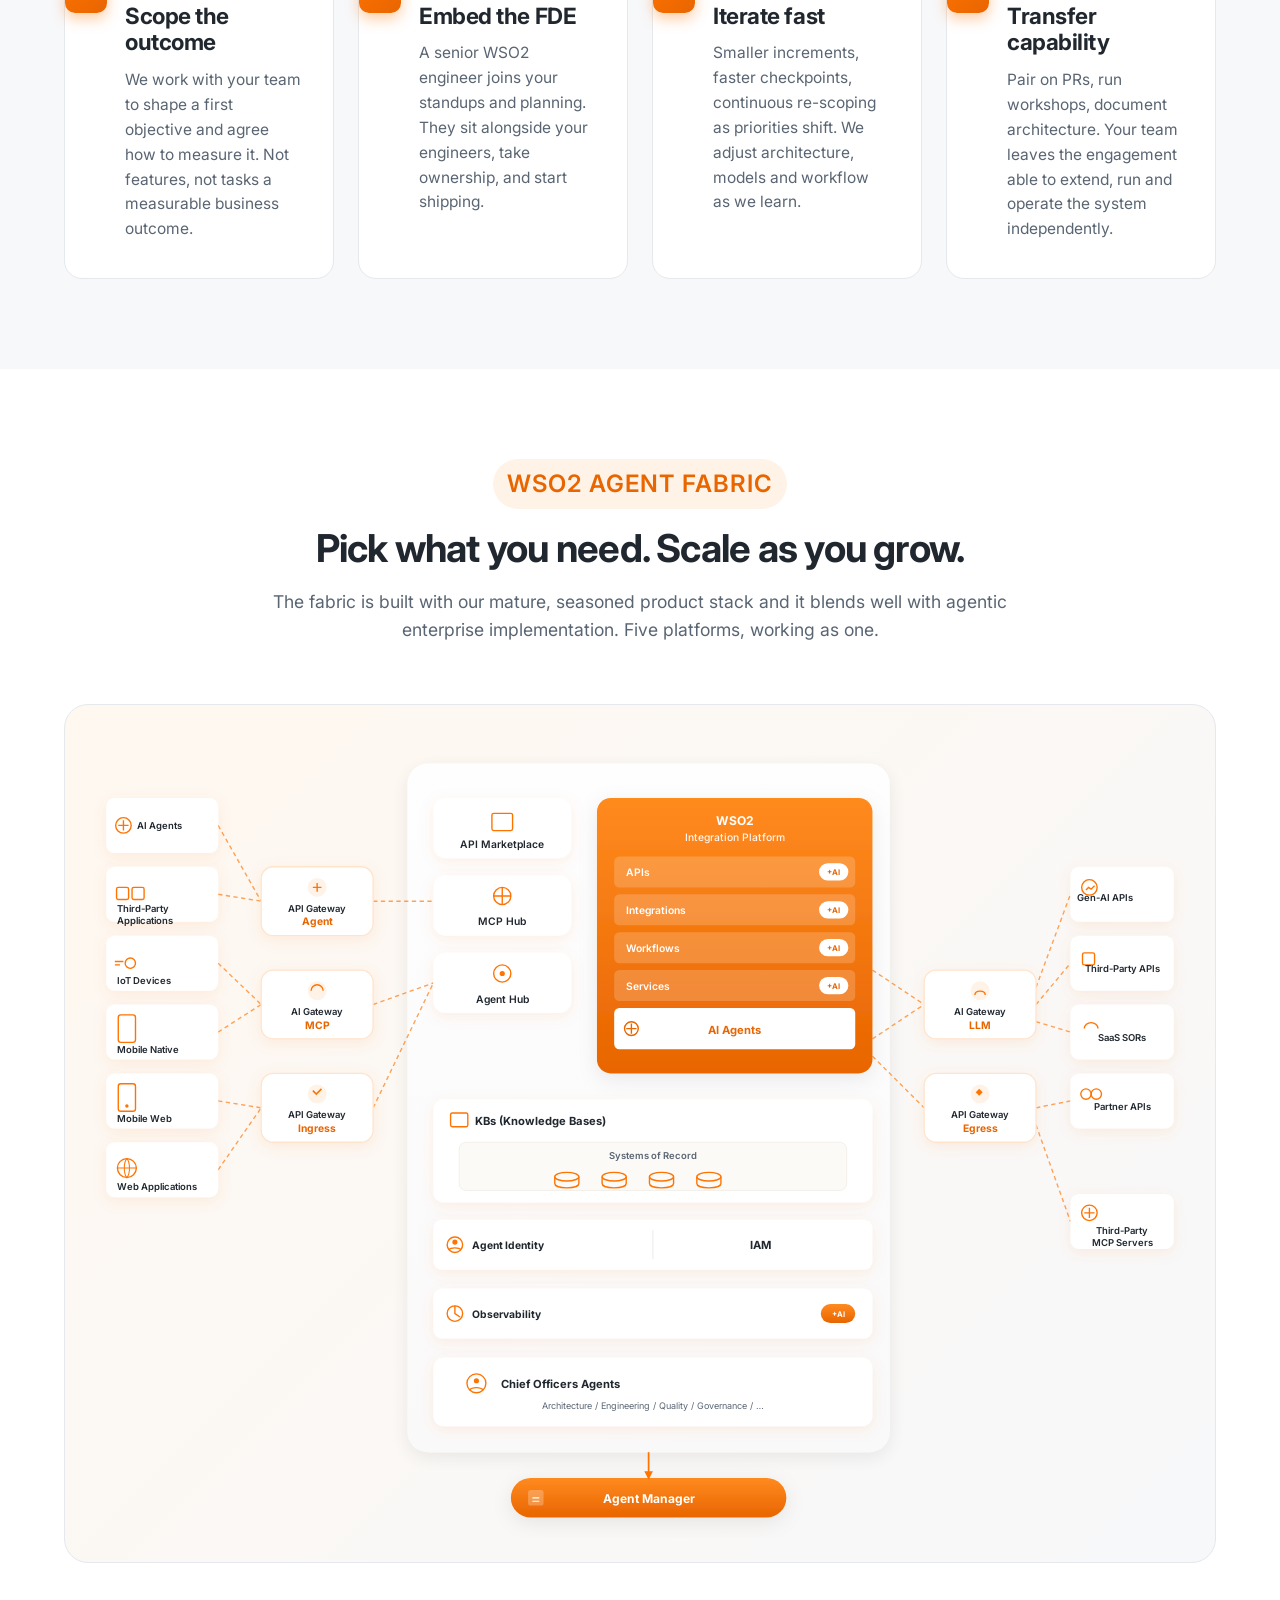
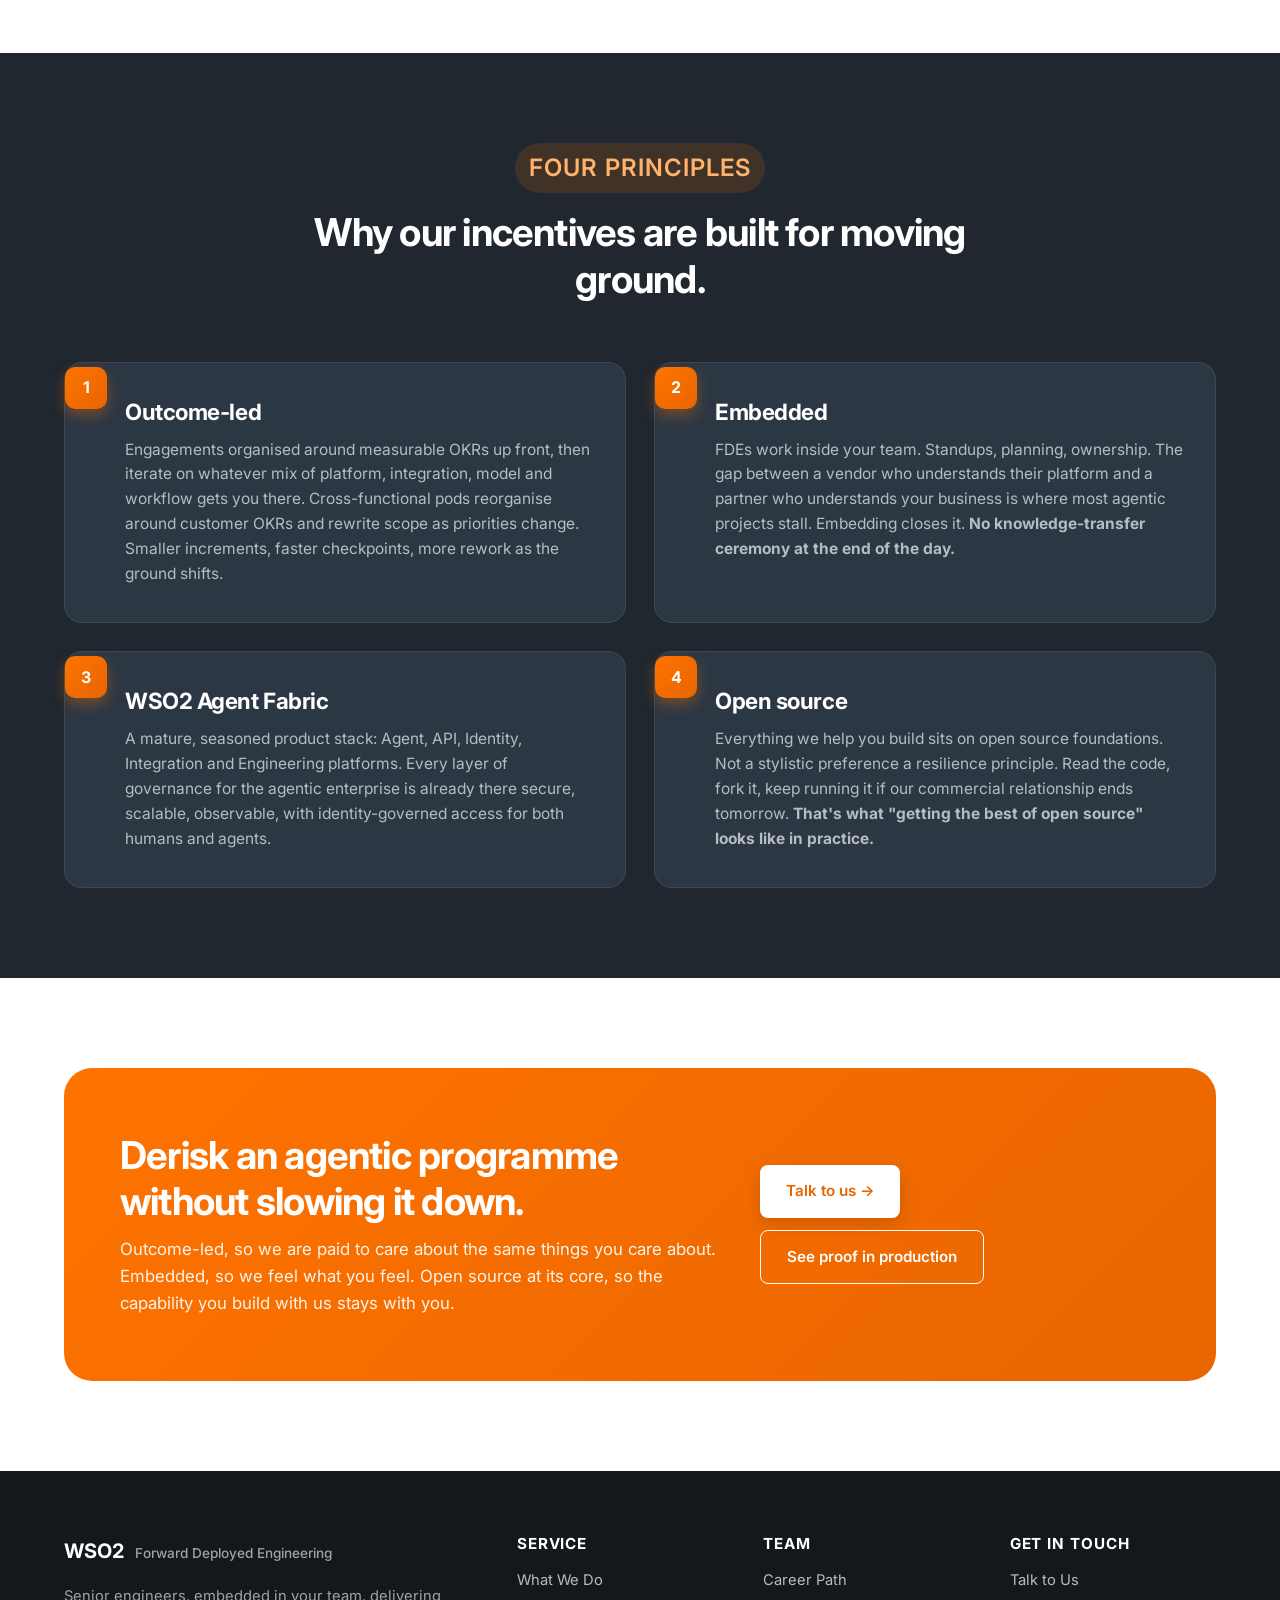
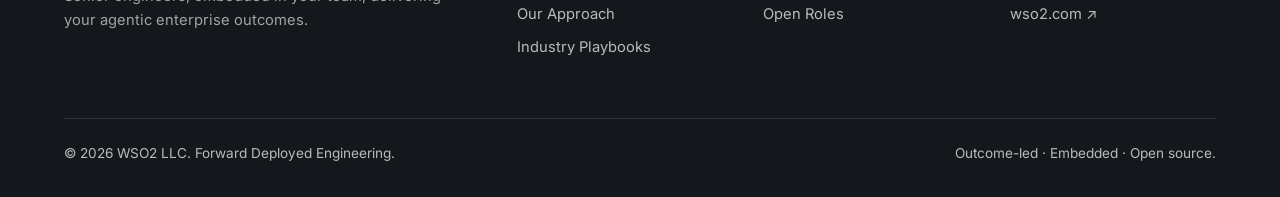
==== commit e5023fc8: "Auto-format approach.html (linter whitespace normalisation) Co-Authored-By: Claude Sonnet 4.6 <norep" ====
--- a/approach.html
+++ b/approach.html
@@ -15,81 +15,206 @@
     />
     <link rel="stylesheet" href="assets/styles.css" />
     <style>
-    /* ── Engagement Lifecycle ───────────────────────────── */
-    .lc-diagram {
-      background: var(--wso2-navy); border-radius: 18px;
-      overflow: hidden; margin-bottom: 24px;
-    }
-    .lc-diagram-header {
-      display: flex; align-items: center; justify-content: space-between;
-      padding: 14px 24px;
-      border-bottom: 1px solid rgba(255,255,255,0.08);
-    }
-    .lc-brand { display: flex; align-items: center; gap: 12px; }
-    .lc-brand-mark {
-      width: 32px; height: 32px; border-radius: 8px;
-      background: var(--wso2-orange); color: white;
-      font-weight: 800; font-size: 11px;
-      display: grid; place-items: center; flex-shrink: 0;
-    }
-    .lc-brand-title { color: white; font-weight: 700; font-size: 13px; }
-    .lc-brand-sub   { color: rgba(255,255,255,0.45); font-size: 11px; }
-    .lc-brand-meta  { color: rgba(255,255,255,0.35); font-size: 11px; flex-shrink: 0; }
-
-    .lc-cols {
-      display: flex; align-items: stretch; gap: 0;
-      padding: 20px; overflow-x: auto;
-    }
-    .lc-col     { flex: 1; min-width: 180px; display: flex; flex-direction: column; gap: 10px; }
-    .lc-col-sm  { flex: 0.8; min-width: 160px; }
-
-    .lc-phase-bar {
-      display: flex; align-items: center; gap: 7px;
-      padding: 8px 12px; border-radius: 8px;
-      color: white; font-weight: 700; font-size: 10px;
-      text-transform: uppercase; letter-spacing: 0.05em; flex-shrink: 0;
-    }
-    .lc-stage {
-      background: white; border-radius: 10px; padding: 14px;
-      flex: 1; display: flex; flex-direction: column; gap: 5px;
-    }
-    .lc-stage-n {
-      width: 22px; height: 22px; border-radius: 50%;
-      font-weight: 700; font-size: 11px;
-      display: grid; place-items: center; flex-shrink: 0; margin-bottom: 2px;
-    }
-    .lc-stage-title { font-size: 12px; font-weight: 700; color: #20272F; line-height: 1.35; }
-    .lc-stage-desc  { font-size: 11px; color: #5A6573; line-height: 1.5; margin: 0; flex: 1; }
-    .lc-chips       { display: flex; flex-wrap: wrap; gap: 4px; margin-top: auto; padding-top: 8px; }
-    .lc-chip        { font-size: 10px; font-weight: 600; padding: 2px 8px; border-radius: 12px; }
-    .lc-arrow-sep {
-      display: flex; align-items: center; justify-content: center;
-      width: 28px; flex-shrink: 0; margin-top: 36px;
-      color: rgba(255,255,255,0.35); font-size: 1.1rem;
-    }
-    .lc-legend {
-      display: flex; align-items: center; flex-wrap: wrap; gap: 8px;
-      padding: 12px 24px;
-      border-top: 1px solid rgba(255,255,255,0.06);
-      background: rgba(255,255,255,0.02);
-    }
-    .lc-legend-label {
-      font-size: 10px; font-weight: 700; letter-spacing: 0.08em;
-      color: rgba(255,255,255,0.38); text-transform: uppercase;
-    }
-    .lc-legend-sep { flex-basis: 100%; height: 0; display: none; }
-    @media (max-width: 700px) { .lc-legend-sep { display: block; } }
-
-    /* Phase summary cards */
-    .lc-phases-summary {
-      display: grid; grid-template-columns: repeat(5,1fr); gap: 12px; margin-top: 0;
-    }
-    @media (max-width: 900px) { .lc-phases-summary { grid-template-columns: repeat(2,1fr); } }
-    @media (max-width: 480px) { .lc-phases-summary { grid-template-columns: 1fr; } }
-    .lc-phase-card  { border-radius: 12px; padding: 18px 16px; }
-    .lc-phase-num   { font-size: 10px; font-weight: 700; letter-spacing: 0.08em; text-transform: uppercase; display: block; margin-bottom: 4px; }
-    .lc-phase-name  { font-weight: 700; font-size: 14px; margin-bottom: 4px; line-height: 1.3; }
-    .lc-phase-stages{ font-size: 12px; color: #5A6573; }
+      /* ── Engagement Lifecycle ───────────────────────────── */
+      .lc-diagram {
+        background: var(--wso2-navy);
+        border-radius: 18px;
+        overflow: hidden;
+        margin-bottom: 24px;
+      }
+      .lc-diagram-header {
+        display: flex;
+        align-items: center;
+        justify-content: space-between;
+        padding: 14px 24px;
+        border-bottom: 1px solid rgba(255, 255, 255, 0.08);
+      }
+      .lc-brand {
+        display: flex;
+        align-items: center;
+        gap: 12px;
+      }
+      .lc-brand-mark {
+        width: 32px;
+        height: 32px;
+        border-radius: 8px;
+        background: var(--wso2-orange);
+        color: white;
+        font-weight: 800;
+        font-size: 11px;
+        display: grid;
+        place-items: center;
+        flex-shrink: 0;
+      }
+      .lc-brand-title {
+        color: white;
+        font-weight: 700;
+        font-size: 13px;
+      }
+      .lc-brand-sub {
+        color: rgba(255, 255, 255, 0.45);
+        font-size: 11px;
+      }
+      .lc-brand-meta {
+        color: rgba(255, 255, 255, 0.35);
+        font-size: 11px;
+        flex-shrink: 0;
+      }
+
+      .lc-cols {
+        display: flex;
+        align-items: stretch;
+        gap: 0;
+        padding: 20px;
+        overflow-x: auto;
+      }
+      .lc-col {
+        flex: 1;
+        min-width: 180px;
+        display: flex;
+        flex-direction: column;
+        gap: 10px;
+      }
+      .lc-col-sm {
+        flex: 0.8;
+        min-width: 160px;
+      }
+
+      .lc-phase-bar {
+        display: flex;
+        align-items: center;
+        gap: 7px;
+        padding: 8px 12px;
+        border-radius: 8px;
+        color: white;
+        font-weight: 700;
+        font-size: 10px;
+        text-transform: uppercase;
+        letter-spacing: 0.05em;
+        flex-shrink: 0;
+      }
+      .lc-stage {
+        background: white;
+        border-radius: 10px;
+        padding: 14px;
+        flex: 1;
+        display: flex;
+        flex-direction: column;
+        gap: 5px;
+      }
+      .lc-stage-n {
+        width: 22px;
+        height: 22px;
+        border-radius: 50%;
+        font-weight: 700;
+        font-size: 11px;
+        display: grid;
+        place-items: center;
+        flex-shrink: 0;
+        margin-bottom: 2px;
+      }
+      .lc-stage-title {
+        font-size: 12px;
+        font-weight: 700;
+        color: #20272f;
+        line-height: 1.35;
+      }
+      .lc-stage-desc {
+        font-size: 11px;
+        color: #5a6573;
+        line-height: 1.5;
+        margin: 0;
+        flex: 1;
+      }
+      .lc-chips {
+        display: flex;
+        flex-wrap: wrap;
+        gap: 4px;
+        margin-top: auto;
+        padding-top: 8px;
+      }
+      .lc-chip {
+        font-size: 10px;
+        font-weight: 600;
+        padding: 2px 8px;
+        border-radius: 12px;
+      }
+      .lc-arrow-sep {
+        display: flex;
+        align-items: center;
+        justify-content: center;
+        width: 28px;
+        flex-shrink: 0;
+        margin-top: 36px;
+        color: rgba(255, 255, 255, 0.35);
+        font-size: 1.1rem;
+      }
+      .lc-legend {
+        display: flex;
+        align-items: center;
+        flex-wrap: wrap;
+        gap: 8px;
+        padding: 12px 24px;
+        border-top: 1px solid rgba(255, 255, 255, 0.06);
+        background: rgba(255, 255, 255, 0.02);
+      }
+      .lc-legend-label {
+        font-size: 10px;
+        font-weight: 700;
+        letter-spacing: 0.08em;
+        color: rgba(255, 255, 255, 0.38);
+        text-transform: uppercase;
+      }
+      .lc-legend-sep {
+        flex-basis: 100%;
+        height: 0;
+        display: none;
+      }
+      @media (max-width: 700px) {
+        .lc-legend-sep {
+          display: block;
+        }
+      }
+
+      /* Phase summary cards */
+      .lc-phases-summary {
+        display: grid;
+        grid-template-columns: repeat(5, 1fr);
+        gap: 12px;
+        margin-top: 0;
+      }
+      @media (max-width: 900px) {
+        .lc-phases-summary {
+          grid-template-columns: repeat(2, 1fr);
+        }
+      }
+      @media (max-width: 480px) {
+        .lc-phases-summary {
+          grid-template-columns: 1fr;
+        }
+      }
+      .lc-phase-card {
+        border-radius: 12px;
+        padding: 18px 16px;
+      }
+      .lc-phase-num {
+        font-size: 10px;
+        font-weight: 700;
+        letter-spacing: 0.08em;
+        text-transform: uppercase;
+        display: block;
+        margin-bottom: 4px;
+      }
+      .lc-phase-name {
+        font-weight: 700;
+        font-size: 14px;
+        margin-bottom: 4px;
+        line-height: 1.3;
+      }
+      .lc-phase-stages {
+        font-size: 12px;
+        color: #5a6573;
+      }
     </style>
   </head>
   <body>
@@ -371,207 +496,6 @@
       </div>
     </section>
 
-    <!-- ===== ENGAGEMENT LIFECYCLE ===== -->
-    <section>
-      <div class="container">
-        <div class="section-head reveal">
-          <span class="eyebrow">The Engagement Lifecycle</span>
-          <h2>Ten stages. Five phases. Every step has a clear owner.</h2>
-          <p>Every FDE engagement follows a defined 10-stage process. Each stage has clear owners, specific inputs and outputs, and a gate before the next phase begins. Nothing advances without the right people signing off.</p>
-        </div>
-
-        <div class="lc-diagram reveal">
-          <!-- header -->
-          <div class="lc-diagram-header">
-            <div class="lc-brand">
-              <div class="lc-brand-mark">W2</div>
-              <div>
-                <div class="lc-brand-title">Forward Deployed Engineer Engagement Lifecycle</div>
-                <div class="lc-brand-sub">From customer objective through delivery and formal sign-off</div>
-              </div>
-            </div>
-            <div class="lc-brand-meta">Forward Deployed Engineering · 2026</div>
-          </div>
-
-          <!-- phase columns -->
-          <div class="lc-cols">
-
-            <!-- Phase 1 — Discovery -->
-            <div class="lc-col">
-              <div class="lc-phase-bar" style="background:#3B82F6;">
-                <svg width="13" height="13" viewBox="0 0 24 24" fill="none" stroke="white" stroke-width="2.5"><circle cx="11" cy="11" r="8"/><path d="M21 21l-4.35-4.35"/></svg>
-                Discovery &amp; Qualification
-              </div>
-              <div class="lc-stage">
-                <div class="lc-stage-n" style="background:#EFF6FF;color:#3B82F6;">1</div>
-                <div class="lc-stage-title">Customer Objective</div>
-                <p class="lc-stage-desc">Customer identifies a business goal or challenge that needs to be solved.</p>
-                <div class="lc-chips"><span class="lc-chip" style="background:#DBEAFE;color:#1D4ED8;">● Customer</span></div>
-              </div>
-              <div class="lc-stage">
-                <div class="lc-stage-n" style="background:#EFF6FF;color:#3B82F6;">2</div>
-                <div class="lc-stage-title">Initial Discovery &amp; Qualification</div>
-                <p class="lc-stage-desc">AM and SE run discovery sessions. Qualify whether the objective is achievable with the WSO2 product stack.</p>
-                <div class="lc-chips">
-                  <span class="lc-chip" style="background:#FFF7ED;color:#C2410C;">● AM</span>
-                  <span class="lc-chip" style="background:#F0FDF4;color:#15803D;">● SE</span>
-                </div>
-              </div>
-              <div class="lc-stage">
-                <div class="lc-stage-n" style="background:#EFF6FF;color:#3B82F6;">3</div>
-                <div class="lc-stage-title">Define OKRs</div>
-                <p class="lc-stage-desc">SE defines Objectives &amp; Key Results with the customer. FDE Leadership joins for complex scenarios.</p>
-                <div class="lc-chips">
-                  <span class="lc-chip" style="background:#F0FDF4;color:#15803D;">● SE</span>
-                  <span class="lc-chip" style="background:#F5F3FF;color:#6D28D9;">● FDE Leadership</span>
-                </div>
-              </div>
-            </div>
-
-            <div class="lc-arrow-sep">→</div>
-
-            <!-- Phase 2 — Proposal -->
-            <div class="lc-col">
-              <div class="lc-phase-bar" style="background:#F97316;">
-                <svg width="13" height="13" viewBox="0 0 24 24" fill="none" stroke="white" stroke-width="2.5"><rect x="3" y="3" width="18" height="18" rx="2"/><path d="M9 12h6M12 9v6"/></svg>
-                Proposal &amp; Approval
-              </div>
-              <div class="lc-stage">
-                <div class="lc-stage-n" style="background:#FFF7ED;color:#EA580C;">4</div>
-                <div class="lc-stage-title">Prepare Business Proposal</div>
-                <p class="lc-stage-desc">SE prepares the engagement proposal: scope, OKRs, tier, timeline, and commercial structure.</p>
-                <div class="lc-chips"><span class="lc-chip" style="background:#F0FDF4;color:#15803D;">● SE</span></div>
-              </div>
-              <div class="lc-stage">
-                <div class="lc-stage-n" style="background:#FFF7ED;color:#EA580C;">5</div>
-                <div class="lc-stage-title">Validate Business Proposal</div>
-                <p class="lc-stage-desc">FDE Leadership validates the proposal for technical accuracy, FDE scope and delivery feasibility.</p>
-                <div class="lc-chips"><span class="lc-chip" style="background:#F5F3FF;color:#6D28D9;">● FDE Leadership</span></div>
-              </div>
-              <div class="lc-stage">
-                <div class="lc-stage-n" style="background:#FFF7ED;color:#EA580C;">6</div>
-                <div class="lc-stage-title">Share Proposal &amp; Negotiate</div>
-                <p class="lc-stage-desc">AM presents the validated proposal to the customer and leads commercial negotiations to agreement.</p>
-                <div class="lc-chips">
-                  <span class="lc-chip" style="background:#FFF7ED;color:#C2410C;">● AM</span>
-                  <span class="lc-chip" style="background:#DBEAFE;color:#1D4ED8;">● Customer</span>
-                </div>
-              </div>
-            </div>
-
-            <div class="lc-arrow-sep">→</div>
-
-            <!-- Phase 3 — Contract -->
-            <div class="lc-col lc-col-sm">
-              <div class="lc-phase-bar" style="background:#EF4444;">
-                <svg width="13" height="13" viewBox="0 0 24 24" fill="none" stroke="white" stroke-width="2.5"><path d="M14 2H6a2 2 0 00-2 2v16a2 2 0 002 2h12a2 2 0 002-2V8z"/><path d="M14 2v6h6"/></svg>
-                Contract
-              </div>
-              <div class="lc-stage">
-                <div class="lc-stage-n" style="background:#FEF2F2;color:#DC2626;">7</div>
-                <div class="lc-stage-title">Sign Contract</div>
-                <p class="lc-stage-desc">Customer and Legal review terms and execute the agreement. FDE scope, OKRs and milestones are locked in the contract.</p>
-                <div class="lc-chips">
-                  <span class="lc-chip" style="background:#DBEAFE;color:#1D4ED8;">● Customer</span>
-                  <span class="lc-chip" style="background:#FEF3C7;color:#92400E;">● Legal</span>
-                </div>
-              </div>
-            </div>
-
-            <div class="lc-arrow-sep">→</div>
-
-            <!-- Phase 4 — Delivery -->
-            <div class="lc-col lc-col-sm">
-              <div class="lc-phase-bar" style="background:#22C55E;">
-                <svg width="13" height="13" viewBox="0 0 24 24" fill="none" stroke="white" stroke-width="2.5"><polygon points="13 2 3 14 12 14 11 22 21 10 12 10 13 2"/></svg>
-                Delivery
-              </div>
-              <div class="lc-stage">
-                <div class="lc-stage-n" style="background:#F0FDF4;color:#16A34A;">8</div>
-                <div class="lc-stage-title">FDE Delivery</div>
-                <p class="lc-stage-desc">FDE embeds with the customer team. Full ownership of design, architecture, and implementation until all OKRs are met in production.</p>
-                <div class="lc-chips">
-                  <span class="lc-chip" style="background:#ECFDF5;color:#065F46;">● FDE</span>
-                  <span class="lc-chip" style="background:#DBEAFE;color:#1D4ED8;">● Customer</span>
-                </div>
-              </div>
-            </div>
-
-            <div class="lc-arrow-sep">→</div>
-
-            <!-- Phase 5 — Handover -->
-            <div class="lc-col">
-              <div class="lc-phase-bar" style="background:#8B5CF6;">
-                <svg width="13" height="13" viewBox="0 0 24 24" fill="none" stroke="white" stroke-width="2.5"><path d="M22 11.08V12a10 10 0 11-5.93-9.14"/><polyline points="22 4 12 14.01 9 11.01"/></svg>
-                Handover &amp; Acceptance
-              </div>
-              <div class="lc-stage">
-                <div class="lc-stage-n" style="background:#F5F3FF;color:#7C3AED;">9</div>
-                <div class="lc-stage-title">Operational Handover</div>
-                <p class="lc-stage-desc">FDE delivers runbooks, architecture docs, and co-build sessions. Customer team takes full ownership of the production platform.</p>
-                <div class="lc-chips"><span class="lc-chip" style="background:#ECFDF5;color:#065F46;">● FDE</span></div>
-              </div>
-              <div class="lc-stage">
-                <div class="lc-stage-n" style="background:#F5F3FF;color:#7C3AED;">10</div>
-                <div class="lc-stage-title">Sign-Off &amp; Acceptance</div>
-                <p class="lc-stage-desc">Customer formally accepts delivery against the agreed OKRs. Engagement closes. Steady State Advisory begins if agreed.</p>
-                <div class="lc-chips"><span class="lc-chip" style="background:#DBEAFE;color:#1D4ED8;">● Customer</span></div>
-              </div>
-            </div>
-
-          </div><!-- /lc-cols -->
-
-          <!-- legend -->
-          <div class="lc-legend">
-            <span class="lc-legend-label">Personas</span>
-            <span class="lc-chip" style="background:rgba(59,130,246,0.18);color:#93C5FD;">● Customer</span>
-            <span class="lc-chip" style="background:rgba(249,115,22,0.18);color:#FCA974;">● Account Manager</span>
-            <span class="lc-chip" style="background:rgba(34,197,94,0.18);color:#6EE7A0;">● Sales Engineer</span>
-            <span class="lc-chip" style="background:rgba(139,92,246,0.18);color:#C4B5FD;">● FDE Leadership</span>
-            <span class="lc-chip" style="background:rgba(16,185,129,0.18);color:#6EE7B7;">● FDE</span>
-            <span class="lc-chip" style="background:rgba(245,158,11,0.18);color:#FCD34D;">● Legal</span>
-            <span class="lc-legend-sep"></span>
-            <span class="lc-legend-label">Phases</span>
-            <span class="lc-chip" style="background:rgba(59,130,246,0.15);color:#93C5FD;">Discovery</span>
-            <span class="lc-chip" style="background:rgba(249,115,22,0.15);color:#FCA974;">Proposal</span>
-            <span class="lc-chip" style="background:rgba(239,68,68,0.15);color:#FCA5A5;">Contract</span>
-            <span class="lc-chip" style="background:rgba(34,197,94,0.15);color:#6EE7A0;">Delivery</span>
-            <span class="lc-chip" style="background:rgba(139,92,246,0.15);color:#C4B5FD;">Handover</span>
-          </div>
-        </div><!-- /lc-diagram -->
-
-        <!-- phase summary cards -->
-        <div class="lc-phases-summary reveal">
-          <div class="lc-phase-card" style="border-top:3px solid #3B82F6;background:#EFF6FF;">
-            <span class="lc-phase-num" style="color:#3B82F6;">Phase 1</span>
-            <div class="lc-phase-name" style="color:#1D4ED8;">Discovery &amp; Qualification</div>
-            <div class="lc-phase-stages">Stages 1–3 · Objective &amp; OKRs defined</div>
-          </div>
-          <div class="lc-phase-card" style="border-top:3px solid #F97316;background:#FFF7ED;">
-            <span class="lc-phase-num" style="color:#EA580C;">Phase 2</span>
-            <div class="lc-phase-name" style="color:#C2410C;">Proposal &amp; Approval</div>
-            <div class="lc-phase-stages">Stages 4–6 · Proposal built &amp; agreed</div>
-          </div>
-          <div class="lc-phase-card" style="border-top:3px solid #EF4444;background:#FEF2F2;">
-            <span class="lc-phase-num" style="color:#DC2626;">Phase 3</span>
-            <div class="lc-phase-name" style="color:#B91C1C;">Contract</div>
-            <div class="lc-phase-stages">Stage 7 · OKRs &amp; scope locked</div>
-          </div>
-          <div class="lc-phase-card" style="border-top:3px solid #22C55E;background:#F0FDF4;">
-            <span class="lc-phase-num" style="color:#16A34A;">Phase 4</span>
-            <div class="lc-phase-name" style="color:#15803D;">Delivery</div>
-            <div class="lc-phase-stages">Stage 8 · Production delivery</div>
-          </div>
-          <div class="lc-phase-card" style="border-top:3px solid #8B5CF6;background:#F5F3FF;">
-            <span class="lc-phase-num" style="color:#7C3AED;">Phase 5</span>
-            <div class="lc-phase-name" style="color:#6D28D9;">Handover &amp; Acceptance</div>
-            <div class="lc-phase-stages">Stages 9–10 · Transfer &amp; sign-off</div>
-          </div>
-        </div>
-
-      </div>
-    </section>
-
     <!-- ===== WSO2 AGENT FABRIC DETAIL ===== -->
     <section>
       <div class="container">
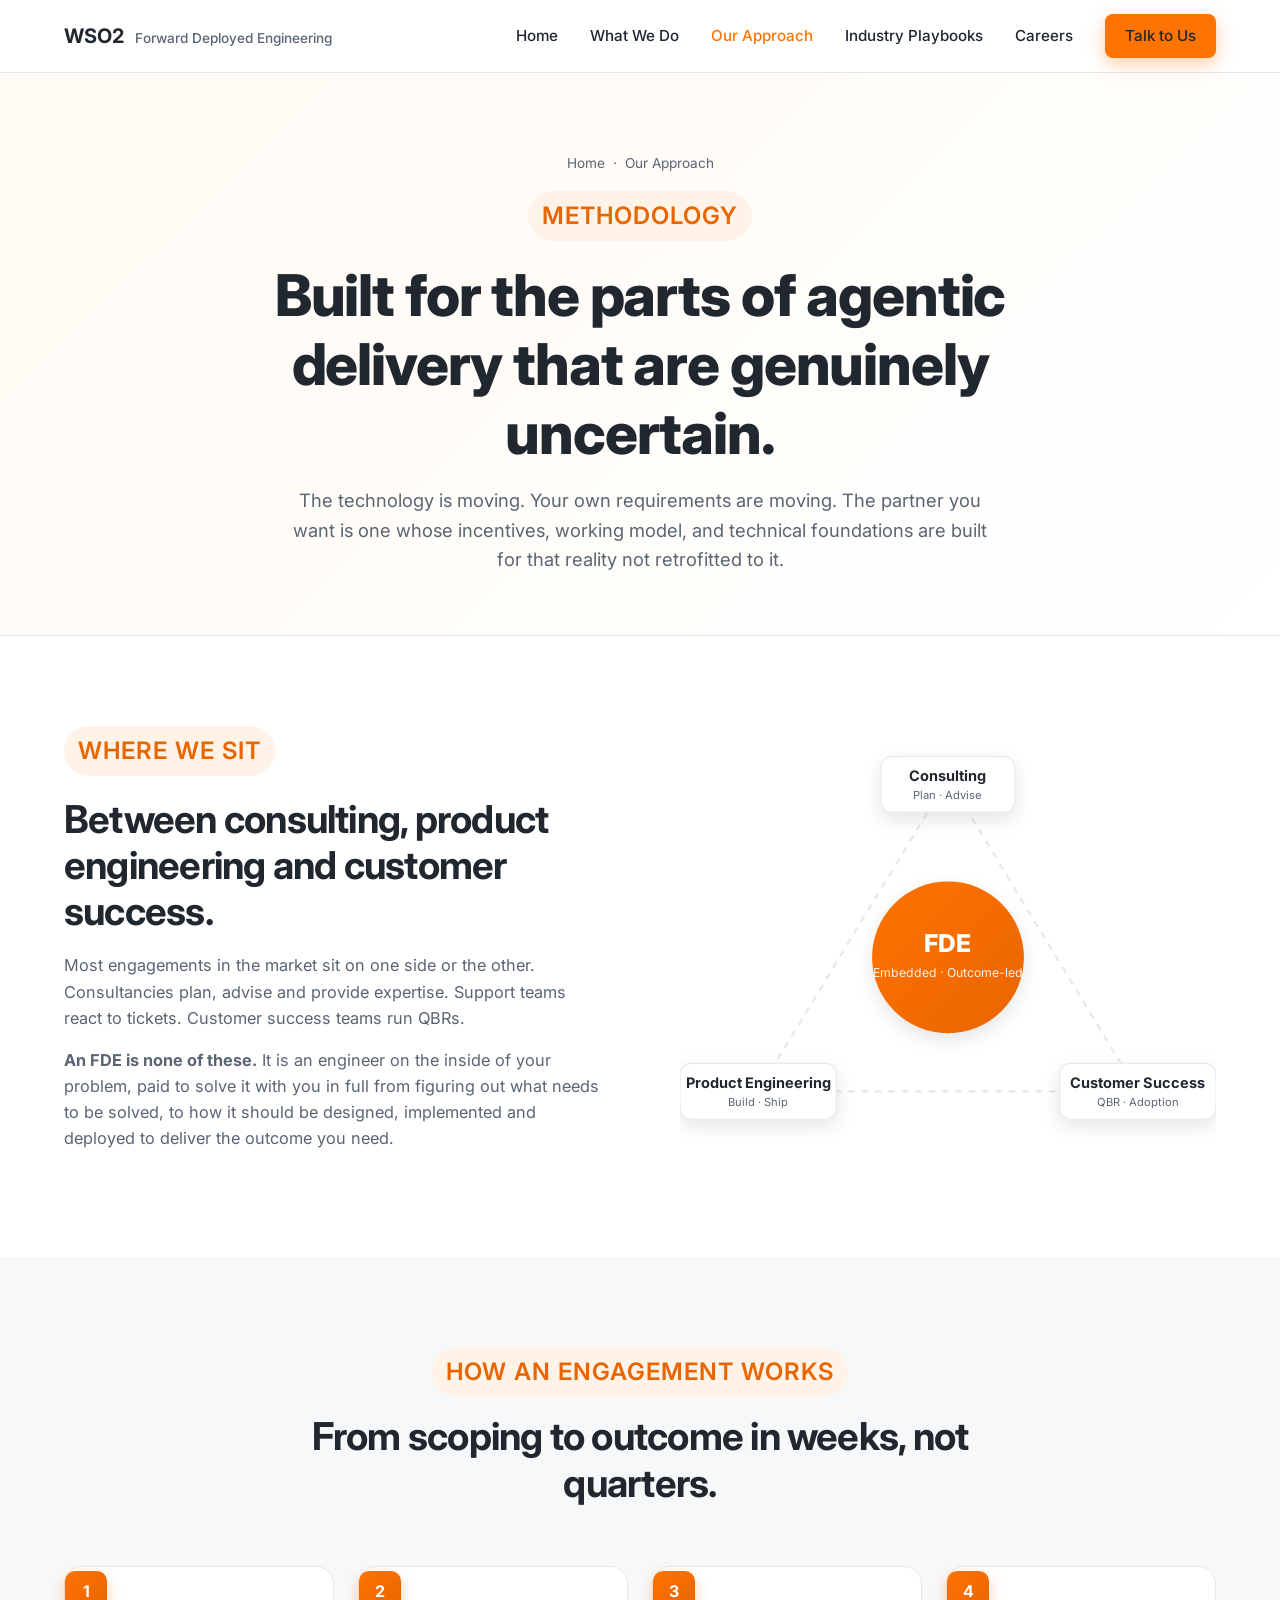
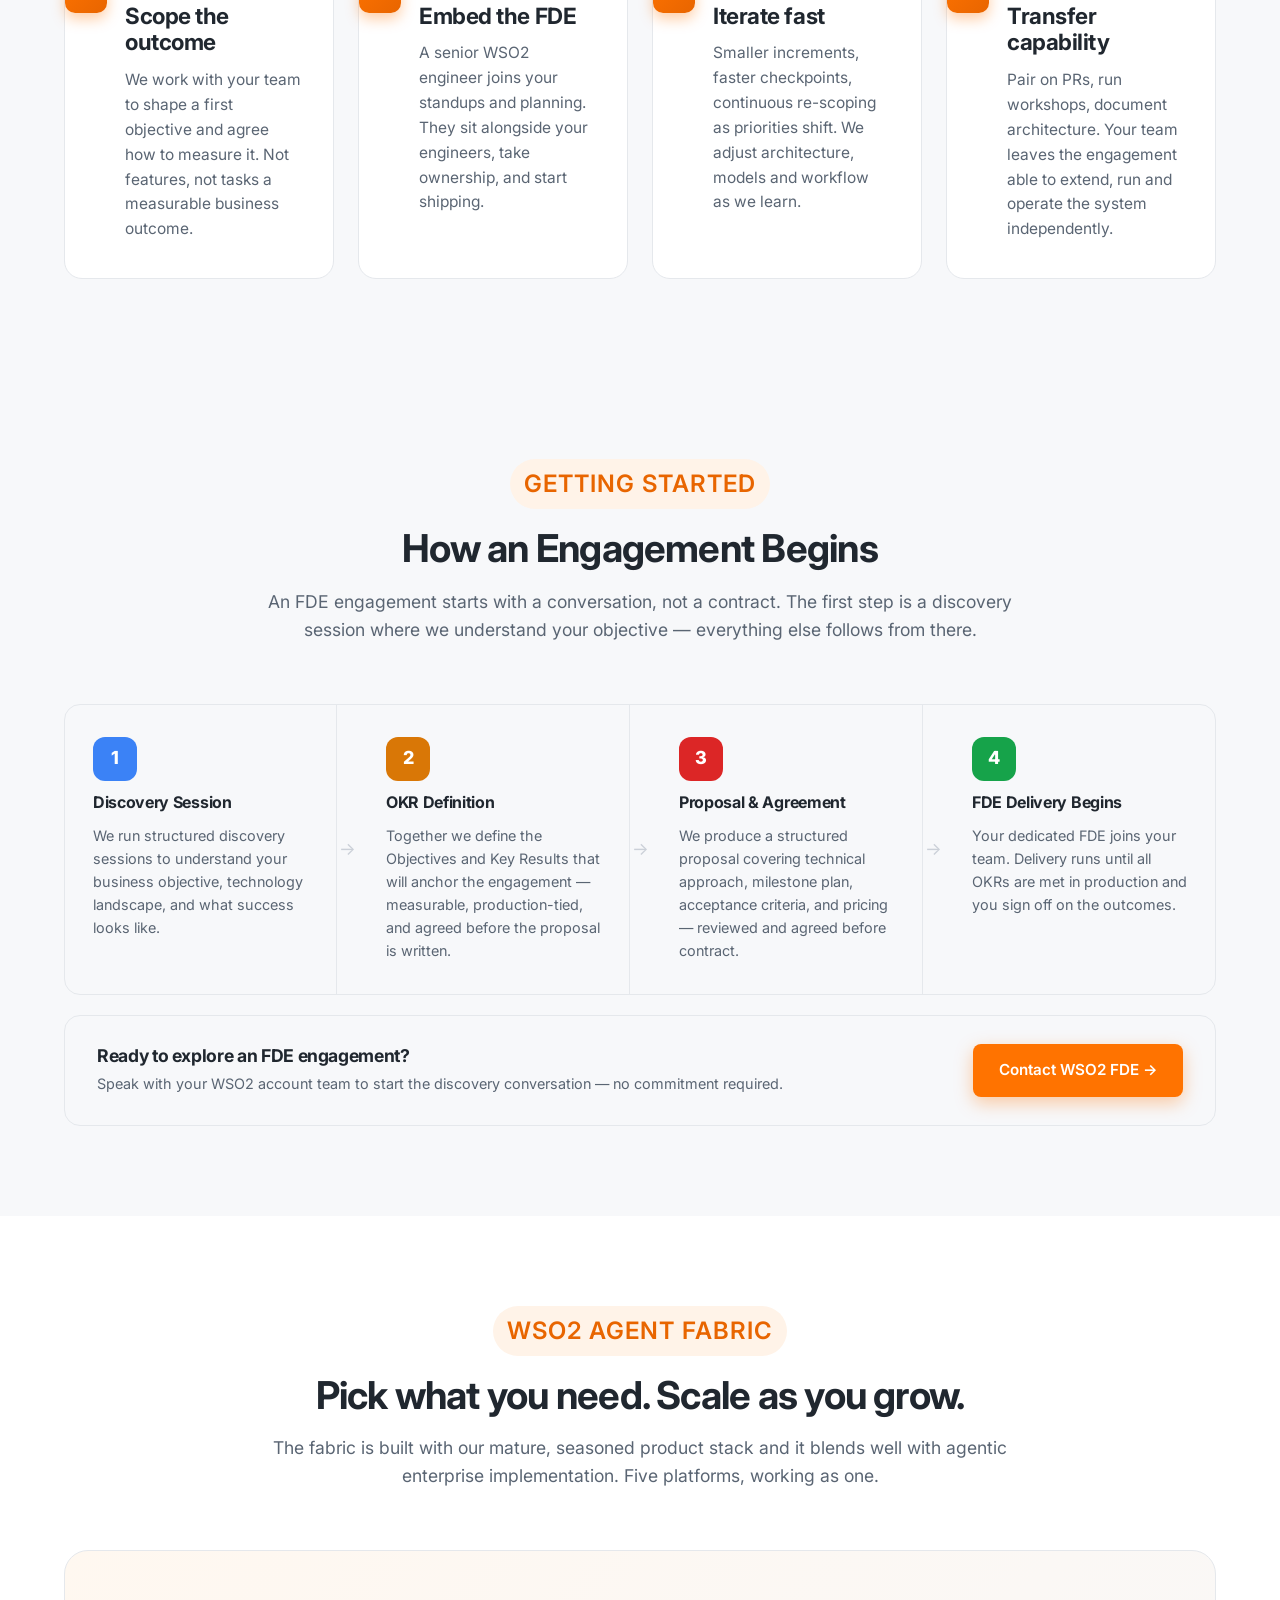
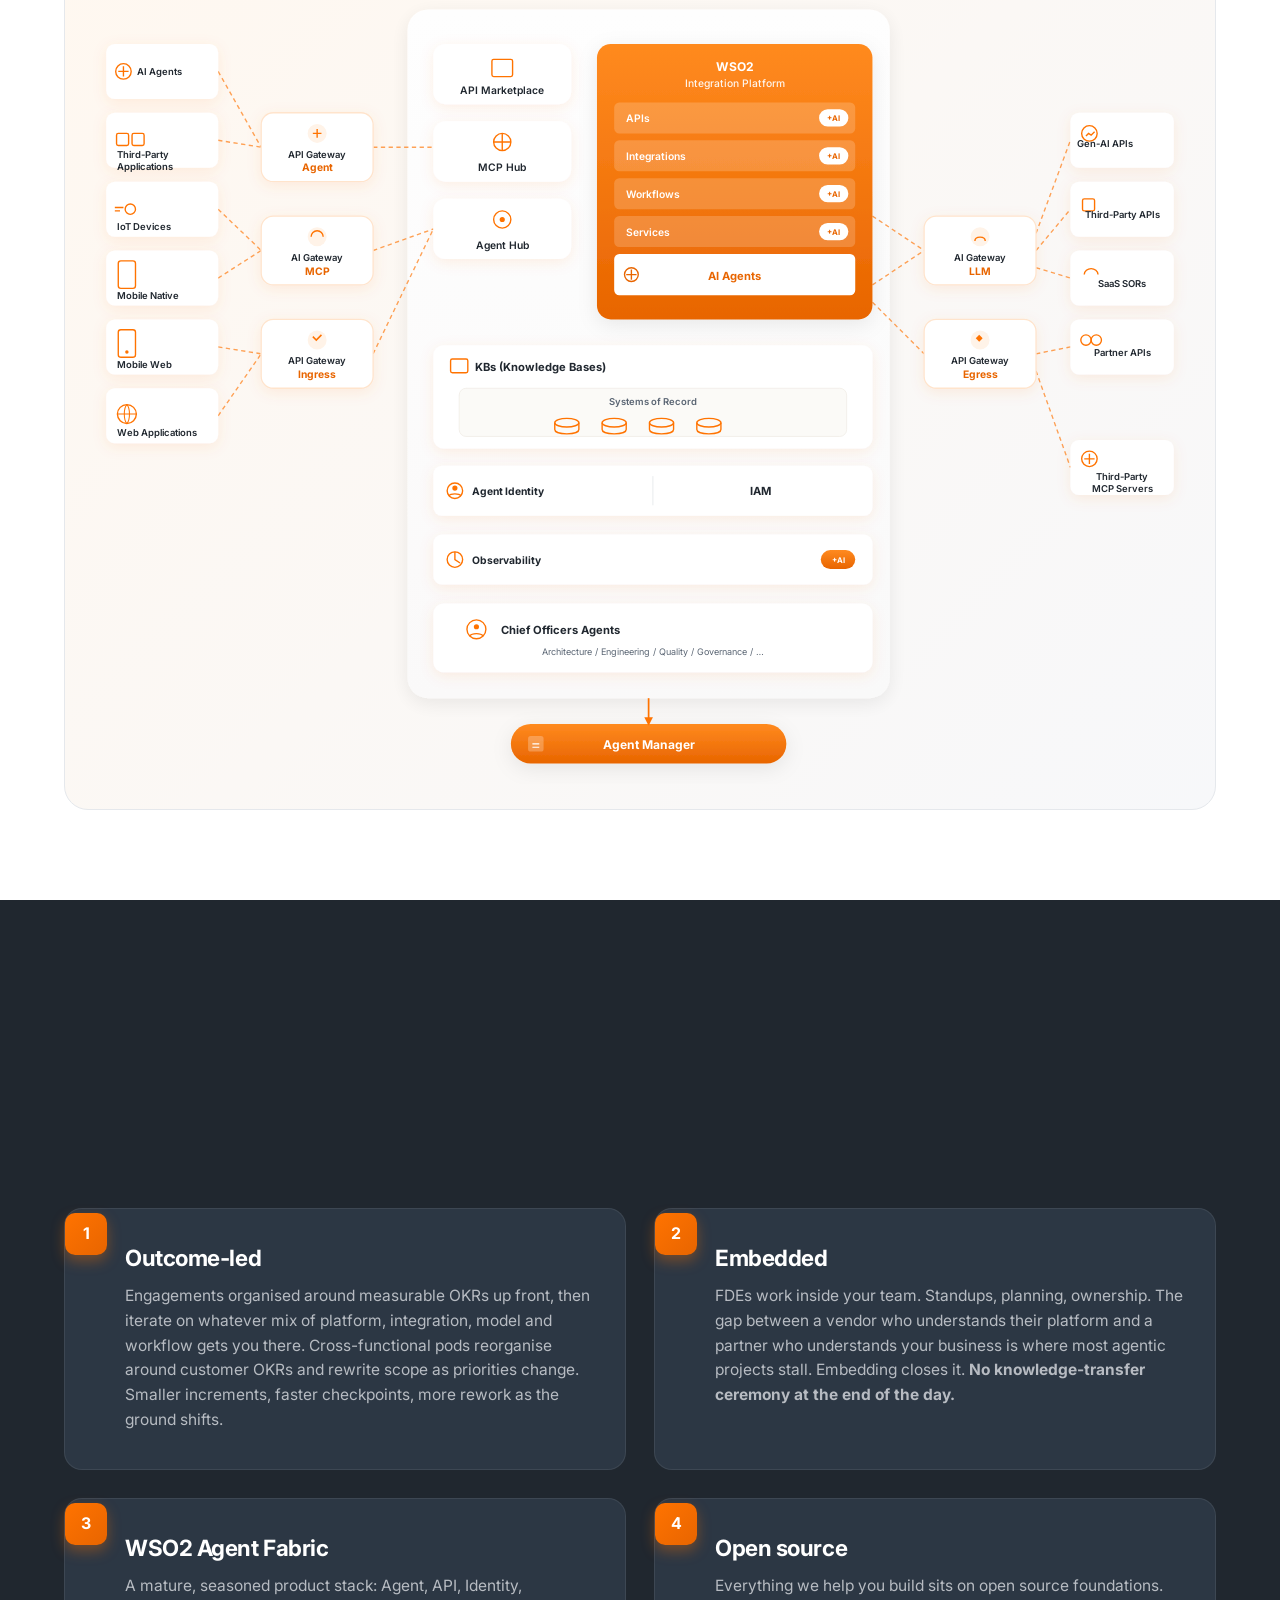
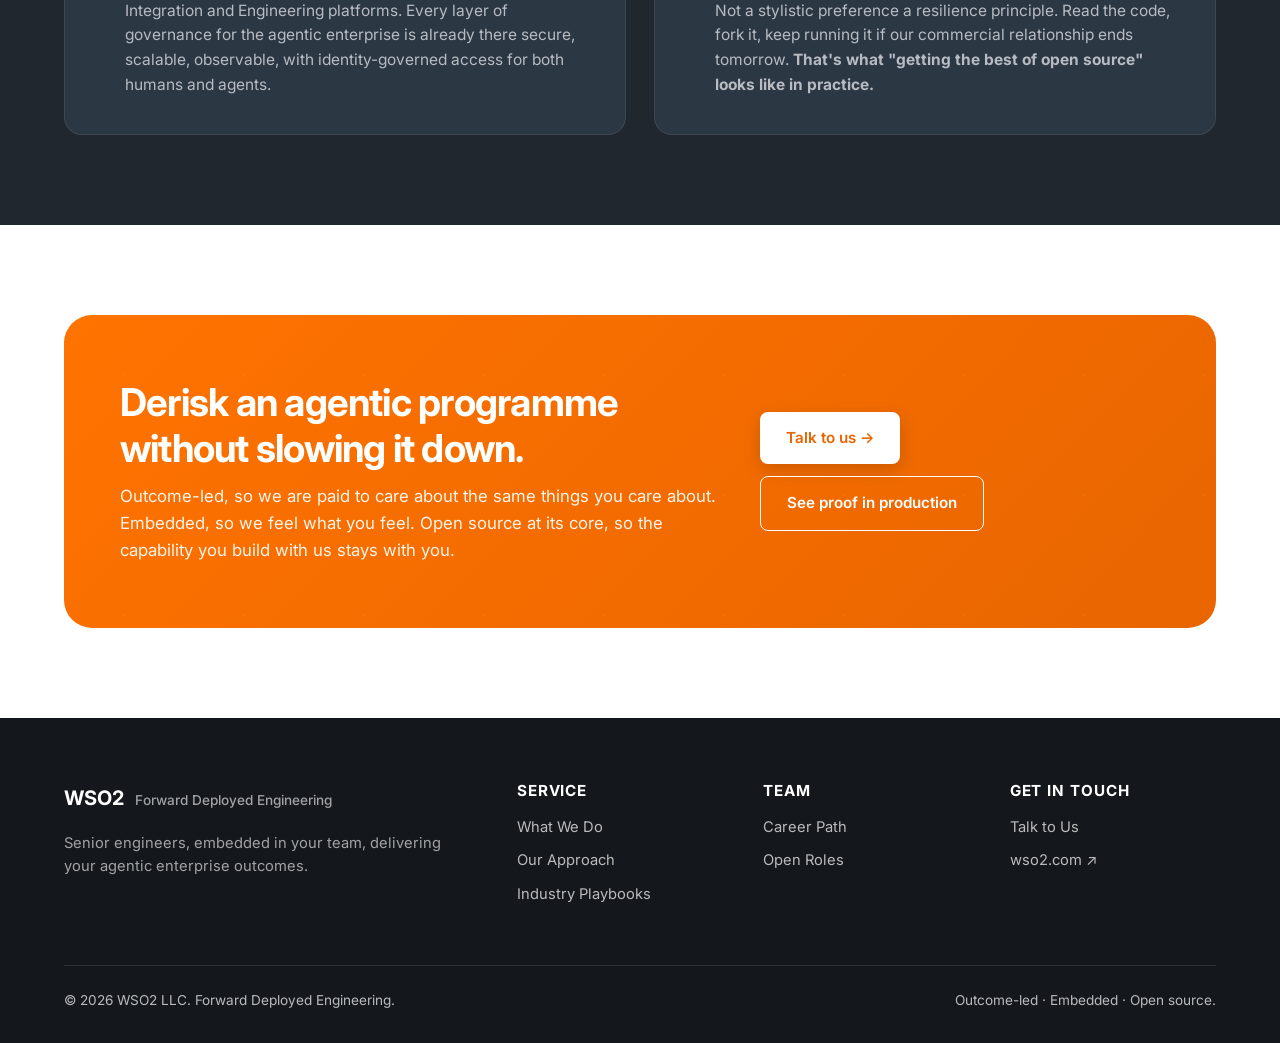
==== commit 6215f480: "Add 'How an Engagement Begins' section to approach.html Four-step card row (Discovery → OKR Definiti" ====
--- a/approach.html
+++ b/approach.html
@@ -214,6 +214,44 @@
       .lc-phase-stages {
         font-size: 12px;
         color: #5a6573;
+      }
+
+      /* ── How an Engagement Begins ─────────────────────────── */
+      .heb-steps {
+        display: flex; align-items: stretch;
+        border: 1px solid var(--wso2-border);
+        border-radius: 16px; overflow: hidden;
+        margin-bottom: 20px;
+      }
+      .heb-step {
+        flex: 1; padding: 32px 28px;
+        display: flex; flex-direction: column; gap: 12px;
+        border-right: 1px solid var(--wso2-border);
+      }
+      .heb-step:last-child { border-right: none; }
+      .heb-num {
+        width: 44px; height: 44px; border-radius: 12px;
+        color: white; font-weight: 800; font-size: 18px;
+        display: grid; place-items: center; flex-shrink: 0;
+      }
+      .heb-title { font-size: 1rem; font-weight: 700; margin: 0; color: var(--wso2-navy); }
+      .heb-desc  { font-size: 0.9rem; color: var(--wso2-text-muted); margin: 0; line-height: 1.6; flex: 1; }
+      .heb-arrow {
+        display: flex; align-items: center; padding: 0 2px;
+        color: #CBD0D8; font-size: 1.1rem; flex-shrink: 0;
+      }
+      .heb-cta {
+        display: flex; align-items: center; justify-content: space-between; gap: 24px;
+        background: #F7F8FA; border: 1px solid var(--wso2-border);
+        border-radius: 16px; padding: 28px 32px; flex-wrap: wrap;
+      }
+      .heb-cta h3 { margin: 0 0 6px; font-size: 1.1rem; }
+      .heb-cta p  { margin: 0; color: var(--wso2-text-muted); font-size: 0.9rem; }
+      @media (max-width: 780px) {
+        .heb-steps { flex-direction: column; }
+        .heb-arrow { display: none; }
+        .heb-step  { border-right: none; border-bottom: 1px solid var(--wso2-border); }
+        .heb-step:last-child { border-bottom: none; }
       }
     </style>
   </head>
@@ -492,6 +530,51 @@
               independently.
             </p>
           </div>
+        </div>
+      </div>
+    </section>
+
+    <!-- ===== HOW AN ENGAGEMENT BEGINS ===== -->
+    <section class="section-soft">
+      <div class="container">
+        <div class="section-head reveal">
+          <span class="eyebrow">Getting started</span>
+          <h2>How an Engagement Begins</h2>
+          <p>An FDE engagement starts with a conversation, not a contract. The first step is a discovery session where we understand your objective — everything else follows from there.</p>
+        </div>
+
+        <div class="heb-steps reveal">
+          <div class="heb-step">
+            <div class="heb-num" style="background:#3B82F6;">1</div>
+            <h3 class="heb-title">Discovery Session</h3>
+            <p class="heb-desc">We run structured discovery sessions to understand your business objective, technology landscape, and what success looks like.</p>
+          </div>
+          <div class="heb-arrow">→</div>
+          <div class="heb-step">
+            <div class="heb-num" style="background:#D97706;">2</div>
+            <h3 class="heb-title">OKR Definition</h3>
+            <p class="heb-desc">Together we define the Objectives and Key Results that will anchor the engagement — measurable, production-tied, and agreed before the proposal is written.</p>
+          </div>
+          <div class="heb-arrow">→</div>
+          <div class="heb-step">
+            <div class="heb-num" style="background:#DC2626;">3</div>
+            <h3 class="heb-title">Proposal &amp; Agreement</h3>
+            <p class="heb-desc">We produce a structured proposal covering technical approach, milestone plan, acceptance criteria, and pricing — reviewed and agreed before contract.</p>
+          </div>
+          <div class="heb-arrow">→</div>
+          <div class="heb-step">
+            <div class="heb-num" style="background:#16A34A;">4</div>
+            <h3 class="heb-title">FDE Delivery Begins</h3>
+            <p class="heb-desc">Your dedicated FDE joins your team. Delivery runs until all OKRs are met in production and you sign off on the outcomes.</p>
+          </div>
+        </div>
+
+        <div class="heb-cta reveal">
+          <div>
+            <h3>Ready to explore an FDE engagement?</h3>
+            <p>Speak with your WSO2 account team to start the discovery conversation — no commitment required.</p>
+          </div>
+          <a href="contact.html" class="btn btn-primary">Contact WSO2 FDE →</a>
         </div>
       </div>
     </section>
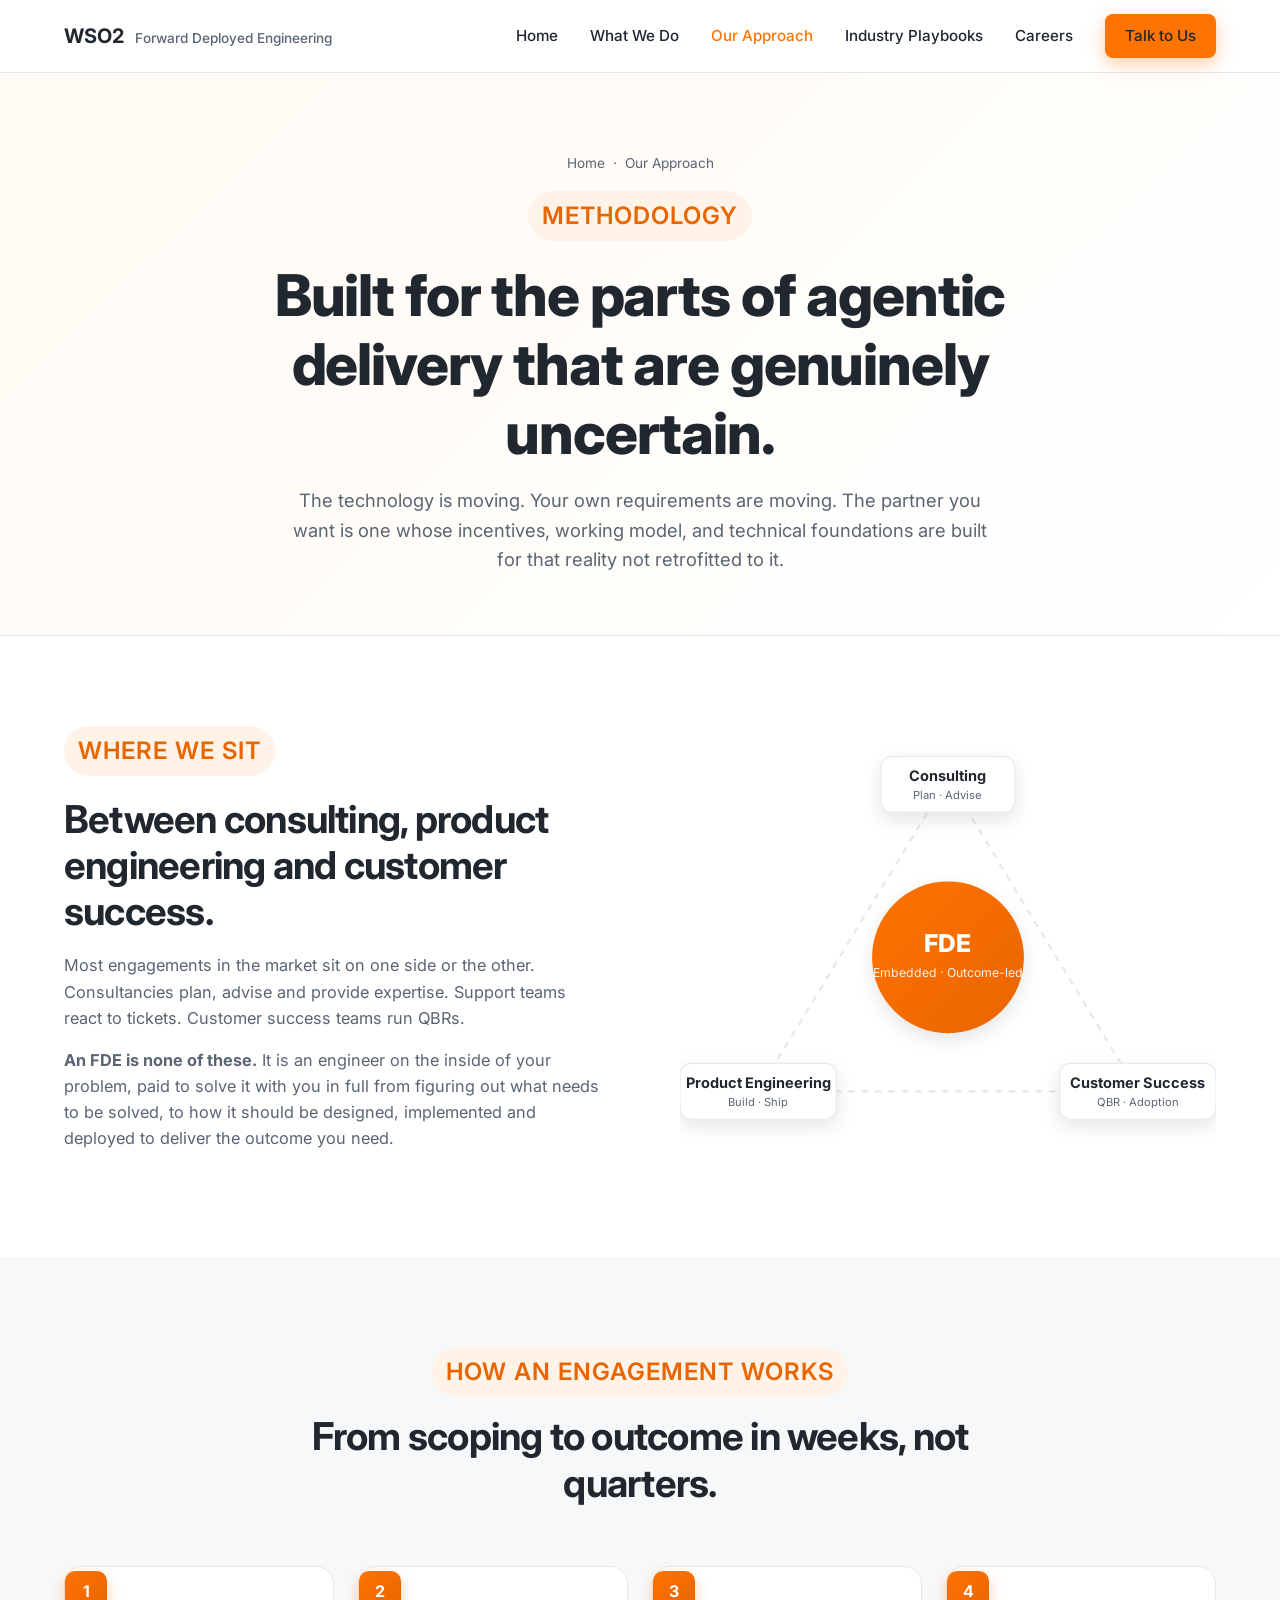
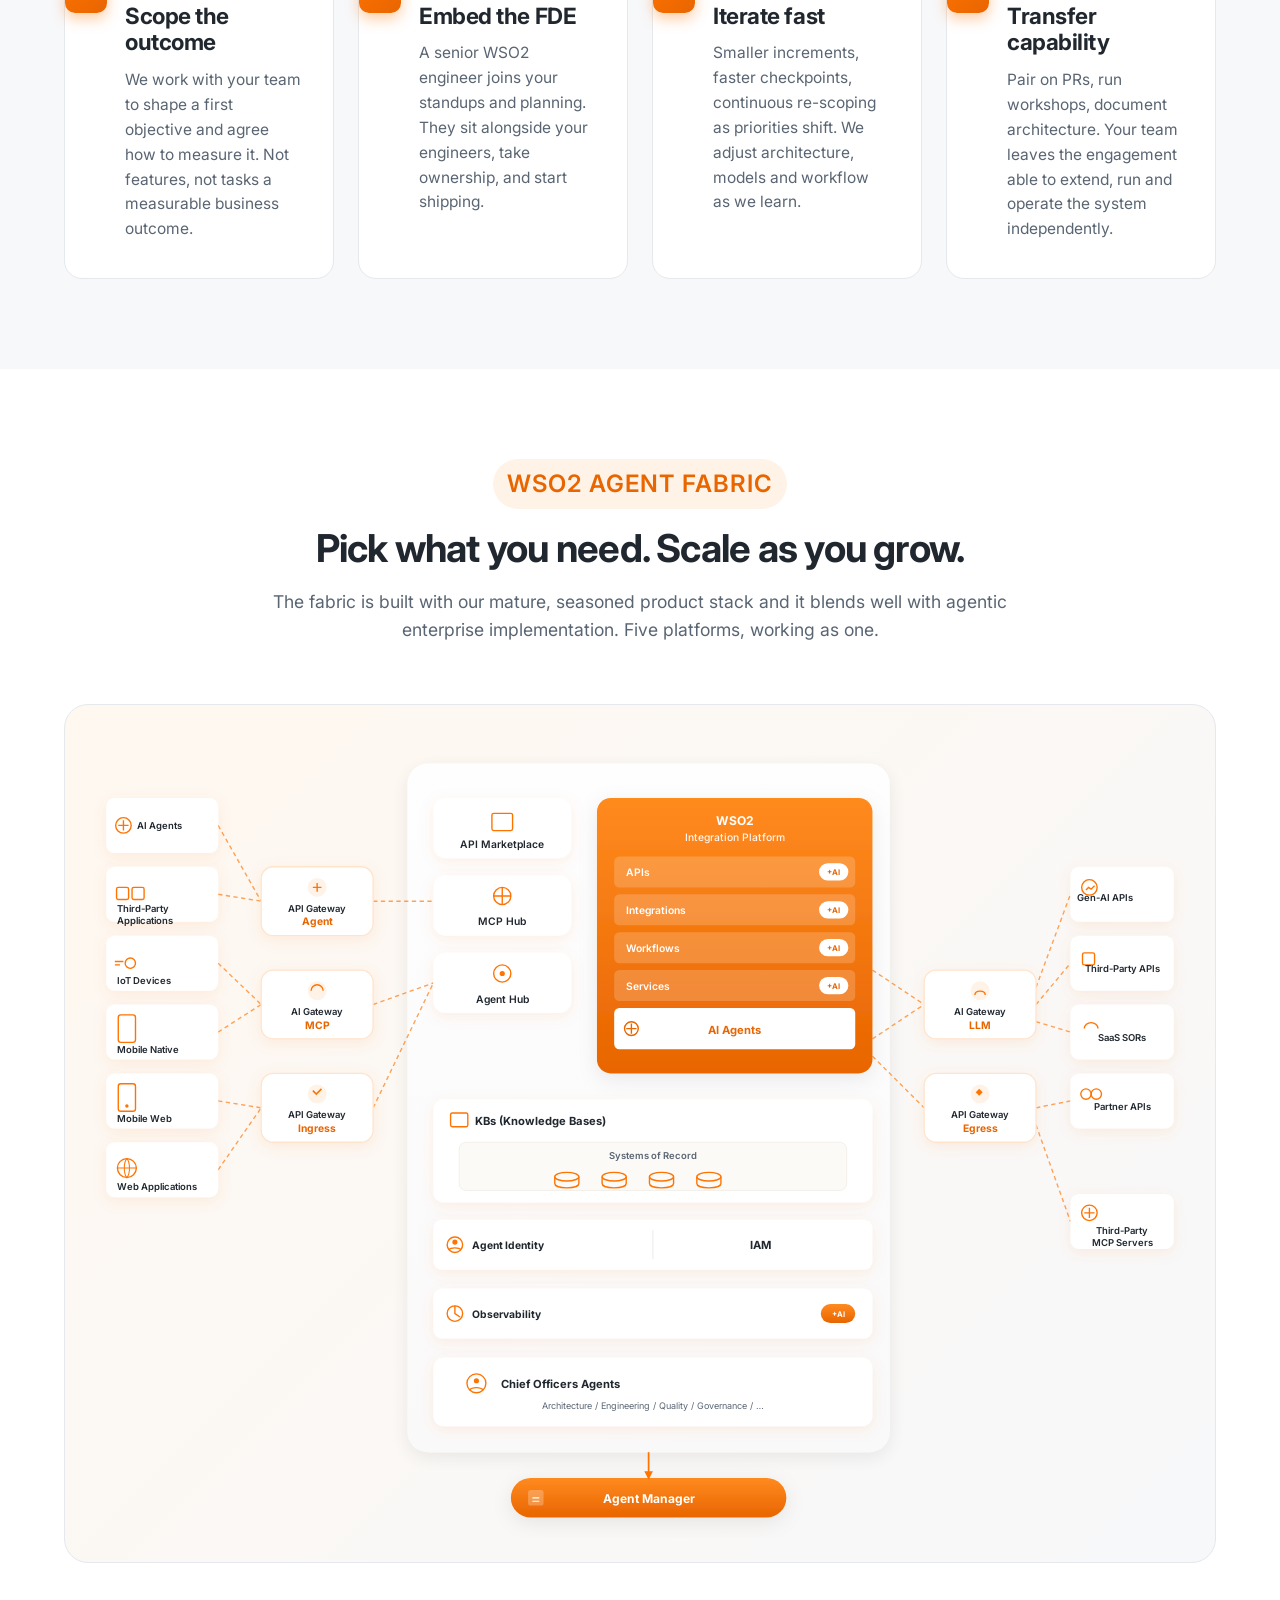
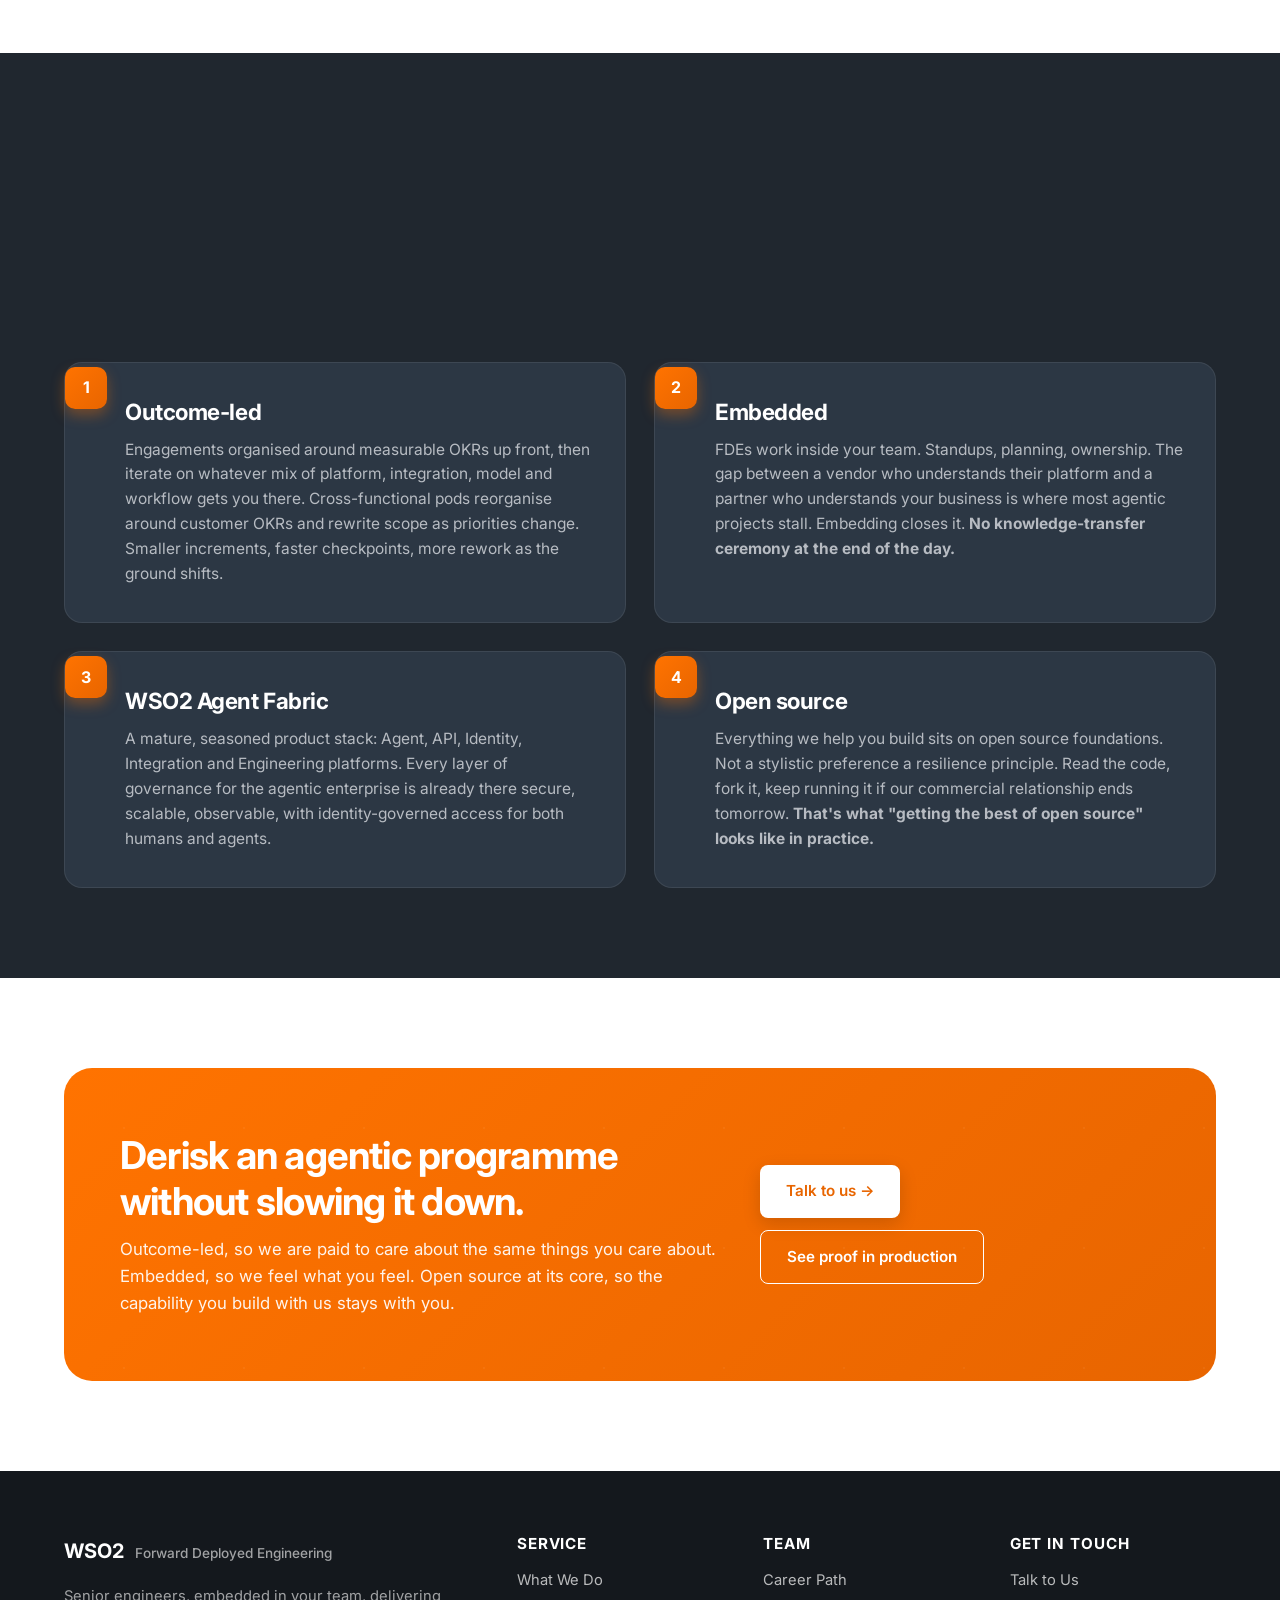
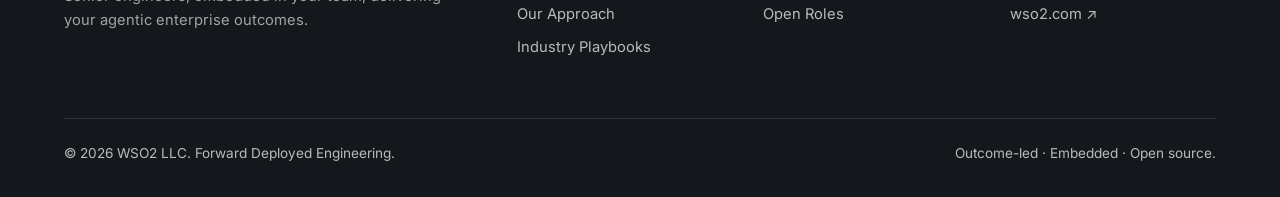
==== commit f6c8c07c: "Add 'How an Engagement Begins' to index.html; sync linter changes Four-step card row (Discovery → OK" ====
--- a/approach.html
+++ b/approach.html
@@ -218,40 +218,90 @@
 
       /* ── How an Engagement Begins ─────────────────────────── */
       .heb-steps {
-        display: flex; align-items: stretch;
+        display: flex;
+        align-items: stretch;
         border: 1px solid var(--wso2-border);
-        border-radius: 16px; overflow: hidden;
+        border-radius: 16px;
+        overflow: hidden;
         margin-bottom: 20px;
       }
       .heb-step {
-        flex: 1; padding: 32px 28px;
-        display: flex; flex-direction: column; gap: 12px;
+        flex: 1;
+        padding: 32px 28px;
+        display: flex;
+        flex-direction: column;
+        gap: 12px;
         border-right: 1px solid var(--wso2-border);
       }
-      .heb-step:last-child { border-right: none; }
+      .heb-step:last-child {
+        border-right: none;
+      }
       .heb-num {
-        width: 44px; height: 44px; border-radius: 12px;
-        color: white; font-weight: 800; font-size: 18px;
-        display: grid; place-items: center; flex-shrink: 0;
-      }
-      .heb-title { font-size: 1rem; font-weight: 700; margin: 0; color: var(--wso2-navy); }
-      .heb-desc  { font-size: 0.9rem; color: var(--wso2-text-muted); margin: 0; line-height: 1.6; flex: 1; }
+        width: 44px;
+        height: 44px;
+        border-radius: 12px;
+        color: white;
+        font-weight: 800;
+        font-size: 18px;
+        display: grid;
+        place-items: center;
+        flex-shrink: 0;
+      }
+      .heb-title {
+        font-size: 1rem;
+        font-weight: 700;
+        margin: 0;
+        color: var(--wso2-navy);
+      }
+      .heb-desc {
+        font-size: 0.9rem;
+        color: var(--wso2-text-muted);
+        margin: 0;
+        line-height: 1.6;
+        flex: 1;
+      }
       .heb-arrow {
-        display: flex; align-items: center; padding: 0 2px;
-        color: #CBD0D8; font-size: 1.1rem; flex-shrink: 0;
+        display: flex;
+        align-items: center;
+        padding: 0 2px;
+        color: #cbd0d8;
+        font-size: 1.1rem;
+        flex-shrink: 0;
       }
       .heb-cta {
-        display: flex; align-items: center; justify-content: space-between; gap: 24px;
-        background: #F7F8FA; border: 1px solid var(--wso2-border);
-        border-radius: 16px; padding: 28px 32px; flex-wrap: wrap;
-      }
-      .heb-cta h3 { margin: 0 0 6px; font-size: 1.1rem; }
-      .heb-cta p  { margin: 0; color: var(--wso2-text-muted); font-size: 0.9rem; }
+        display: flex;
+        align-items: center;
+        justify-content: space-between;
+        gap: 24px;
+        background: #f7f8fa;
+        border: 1px solid var(--wso2-border);
+        border-radius: 16px;
+        padding: 28px 32px;
+        flex-wrap: wrap;
+      }
+      .heb-cta h3 {
+        margin: 0 0 6px;
+        font-size: 1.1rem;
+      }
+      .heb-cta p {
+        margin: 0;
+        color: var(--wso2-text-muted);
+        font-size: 0.9rem;
+      }
       @media (max-width: 780px) {
-        .heb-steps { flex-direction: column; }
-        .heb-arrow { display: none; }
-        .heb-step  { border-right: none; border-bottom: 1px solid var(--wso2-border); }
-        .heb-step:last-child { border-bottom: none; }
+        .heb-steps {
+          flex-direction: column;
+        }
+        .heb-arrow {
+          display: none;
+        }
+        .heb-step {
+          border-right: none;
+          border-bottom: 1px solid var(--wso2-border);
+        }
+        .heb-step:last-child {
+          border-bottom: none;
+        }
       }
     </style>
   </head>
@@ -534,51 +584,6 @@
       </div>
     </section>
 
-    <!-- ===== HOW AN ENGAGEMENT BEGINS ===== -->
-    <section class="section-soft">
-      <div class="container">
-        <div class="section-head reveal">
-          <span class="eyebrow">Getting started</span>
-          <h2>How an Engagement Begins</h2>
-          <p>An FDE engagement starts with a conversation, not a contract. The first step is a discovery session where we understand your objective — everything else follows from there.</p>
-        </div>
-
-        <div class="heb-steps reveal">
-          <div class="heb-step">
-            <div class="heb-num" style="background:#3B82F6;">1</div>
-            <h3 class="heb-title">Discovery Session</h3>
-            <p class="heb-desc">We run structured discovery sessions to understand your business objective, technology landscape, and what success looks like.</p>
-          </div>
-          <div class="heb-arrow">→</div>
-          <div class="heb-step">
-            <div class="heb-num" style="background:#D97706;">2</div>
-            <h3 class="heb-title">OKR Definition</h3>
-            <p class="heb-desc">Together we define the Objectives and Key Results that will anchor the engagement — measurable, production-tied, and agreed before the proposal is written.</p>
-          </div>
-          <div class="heb-arrow">→</div>
-          <div class="heb-step">
-            <div class="heb-num" style="background:#DC2626;">3</div>
-            <h3 class="heb-title">Proposal &amp; Agreement</h3>
-            <p class="heb-desc">We produce a structured proposal covering technical approach, milestone plan, acceptance criteria, and pricing — reviewed and agreed before contract.</p>
-          </div>
-          <div class="heb-arrow">→</div>
-          <div class="heb-step">
-            <div class="heb-num" style="background:#16A34A;">4</div>
-            <h3 class="heb-title">FDE Delivery Begins</h3>
-            <p class="heb-desc">Your dedicated FDE joins your team. Delivery runs until all OKRs are met in production and you sign off on the outcomes.</p>
-          </div>
-        </div>
-
-        <div class="heb-cta reveal">
-          <div>
-            <h3>Ready to explore an FDE engagement?</h3>
-            <p>Speak with your WSO2 account team to start the discovery conversation — no commitment required.</p>
-          </div>
-          <a href="contact.html" class="btn btn-primary">Contact WSO2 FDE →</a>
-        </div>
-      </div>
-    </section>
-
     <!-- ===== WSO2 AGENT FABRIC DETAIL ===== -->
     <section>
       <div class="container">
